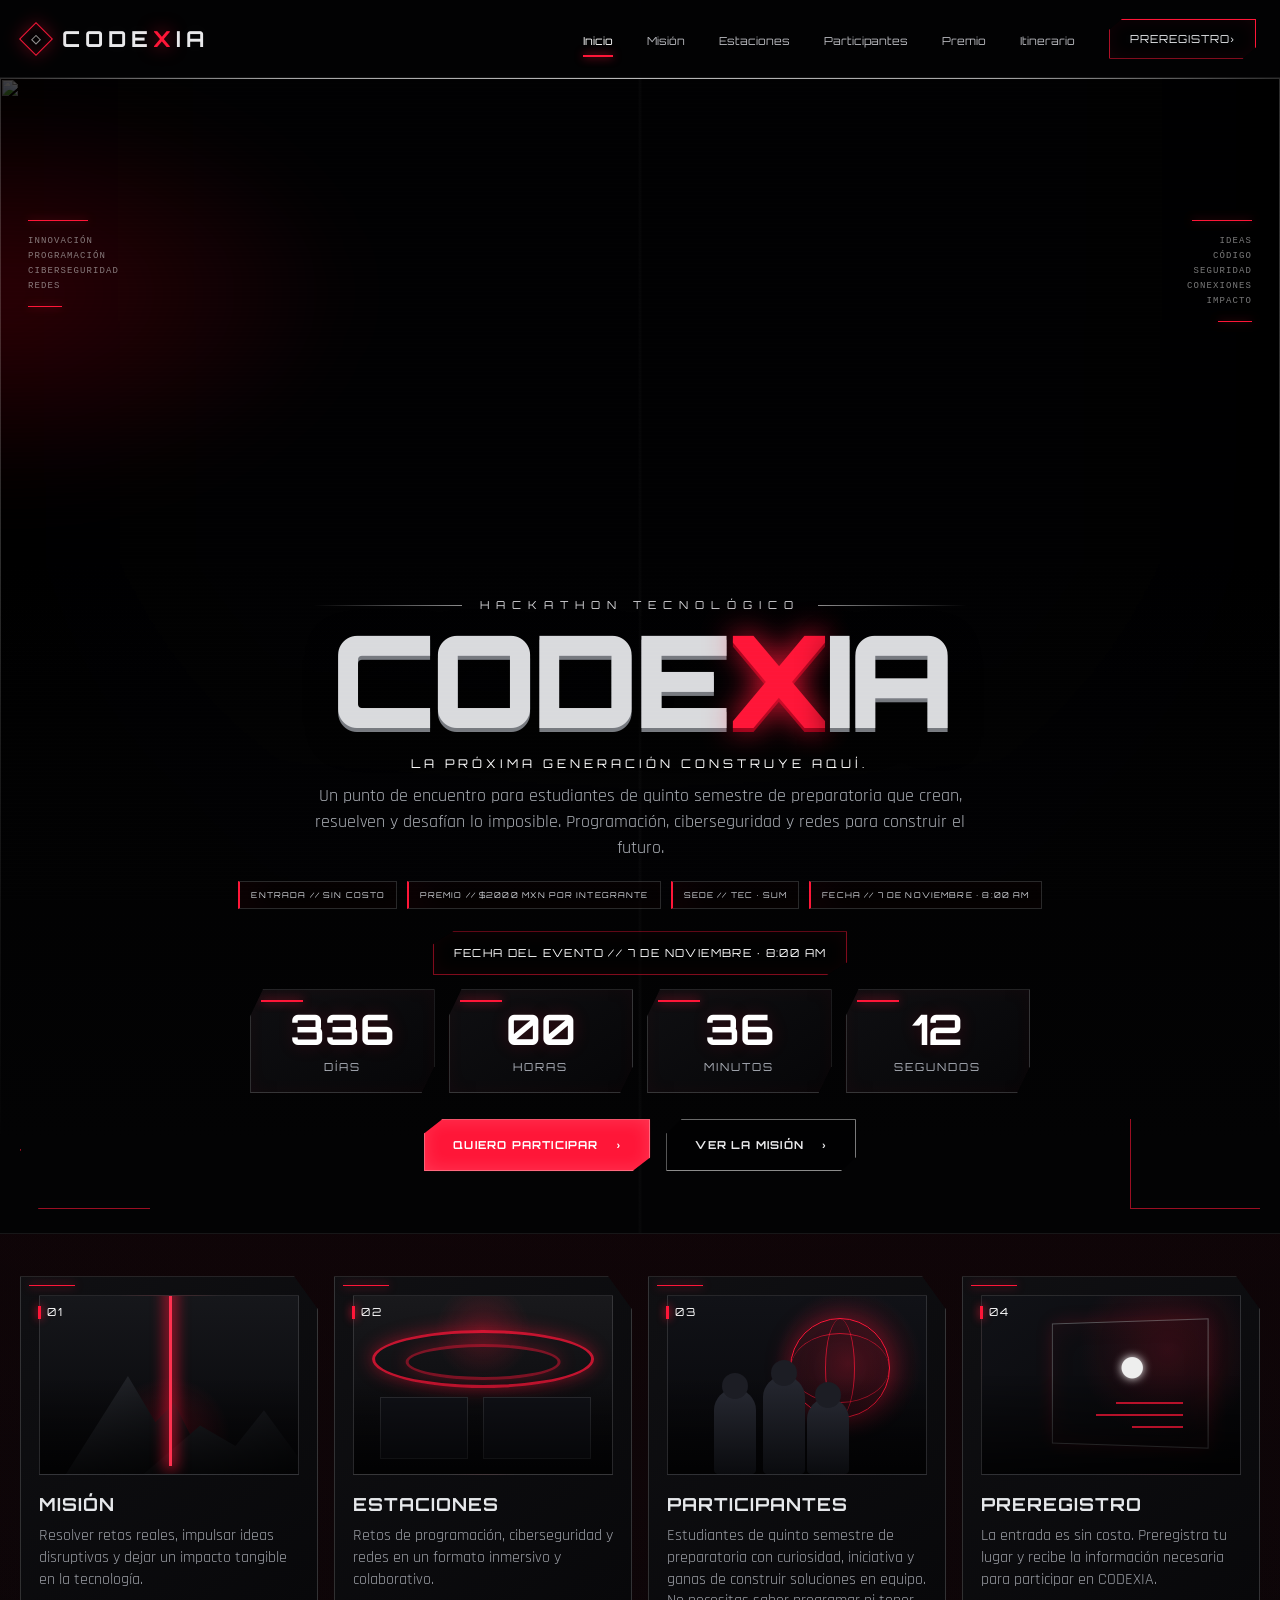
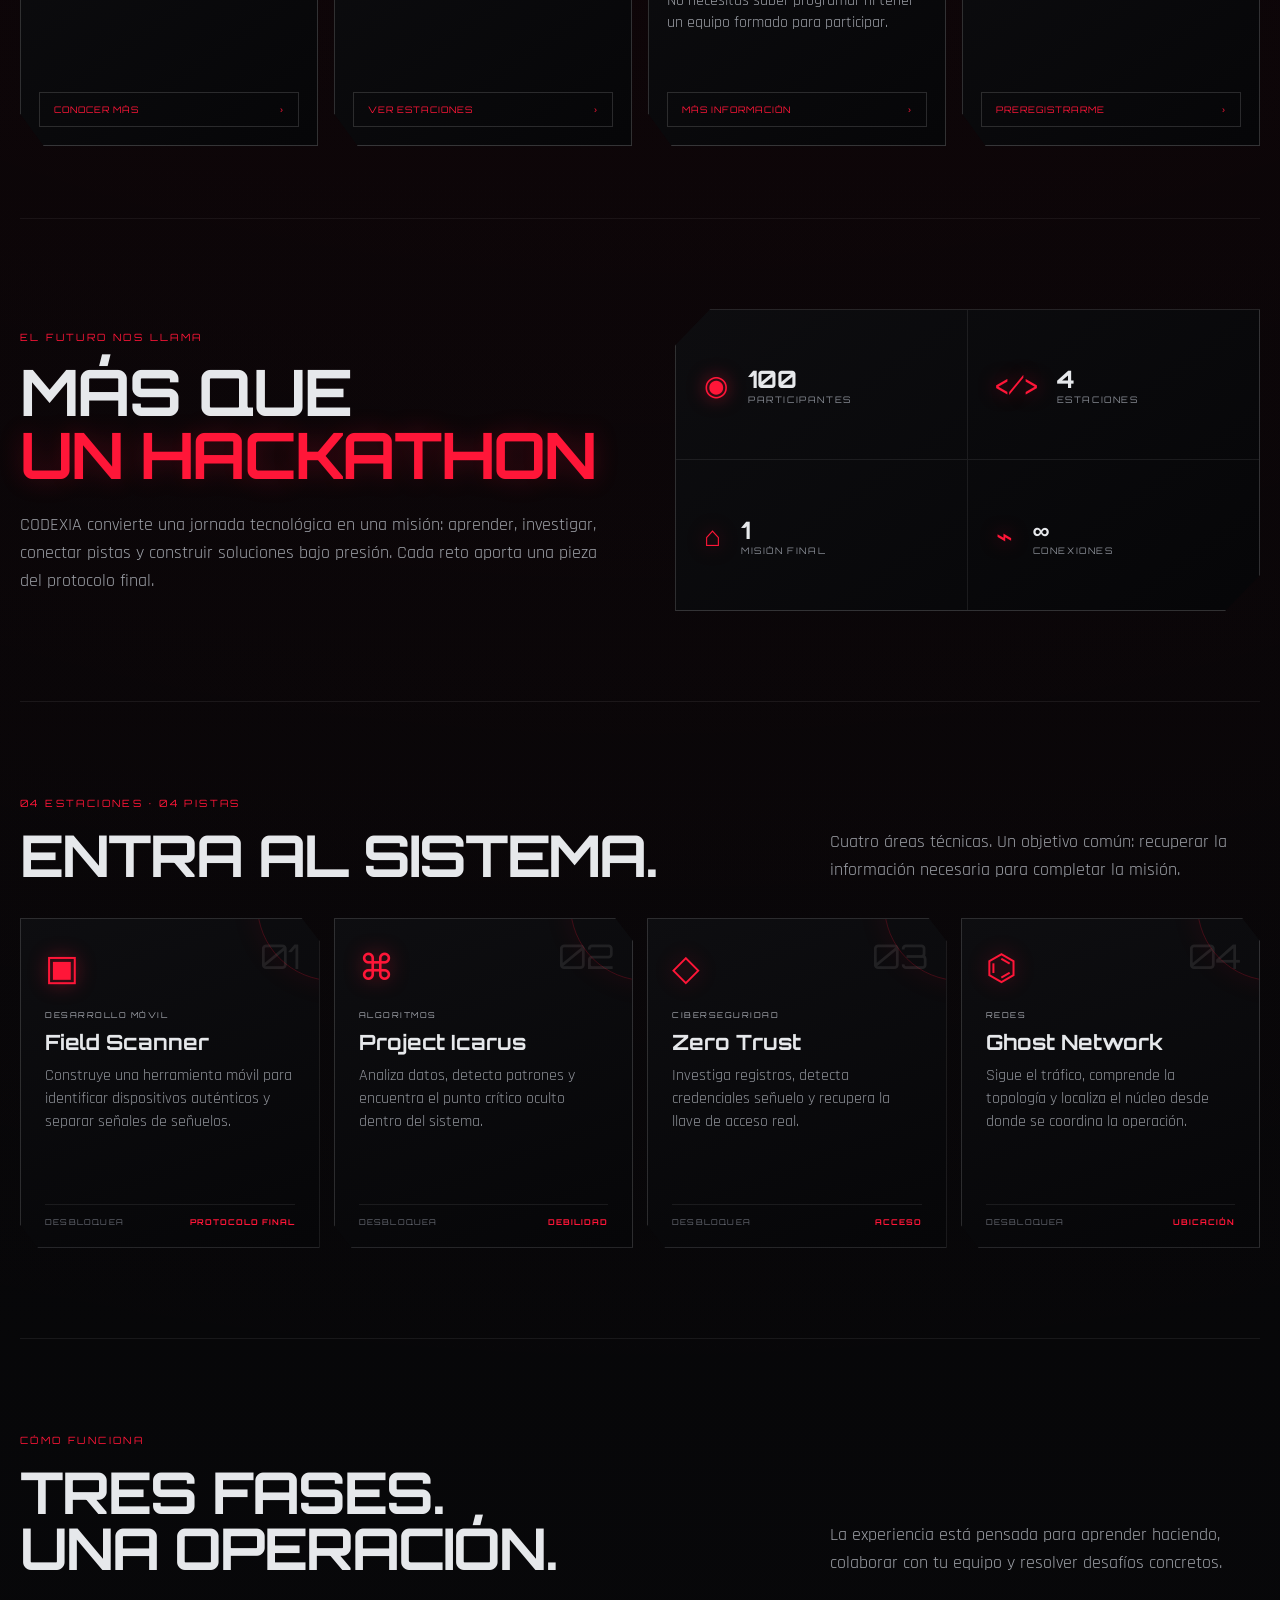
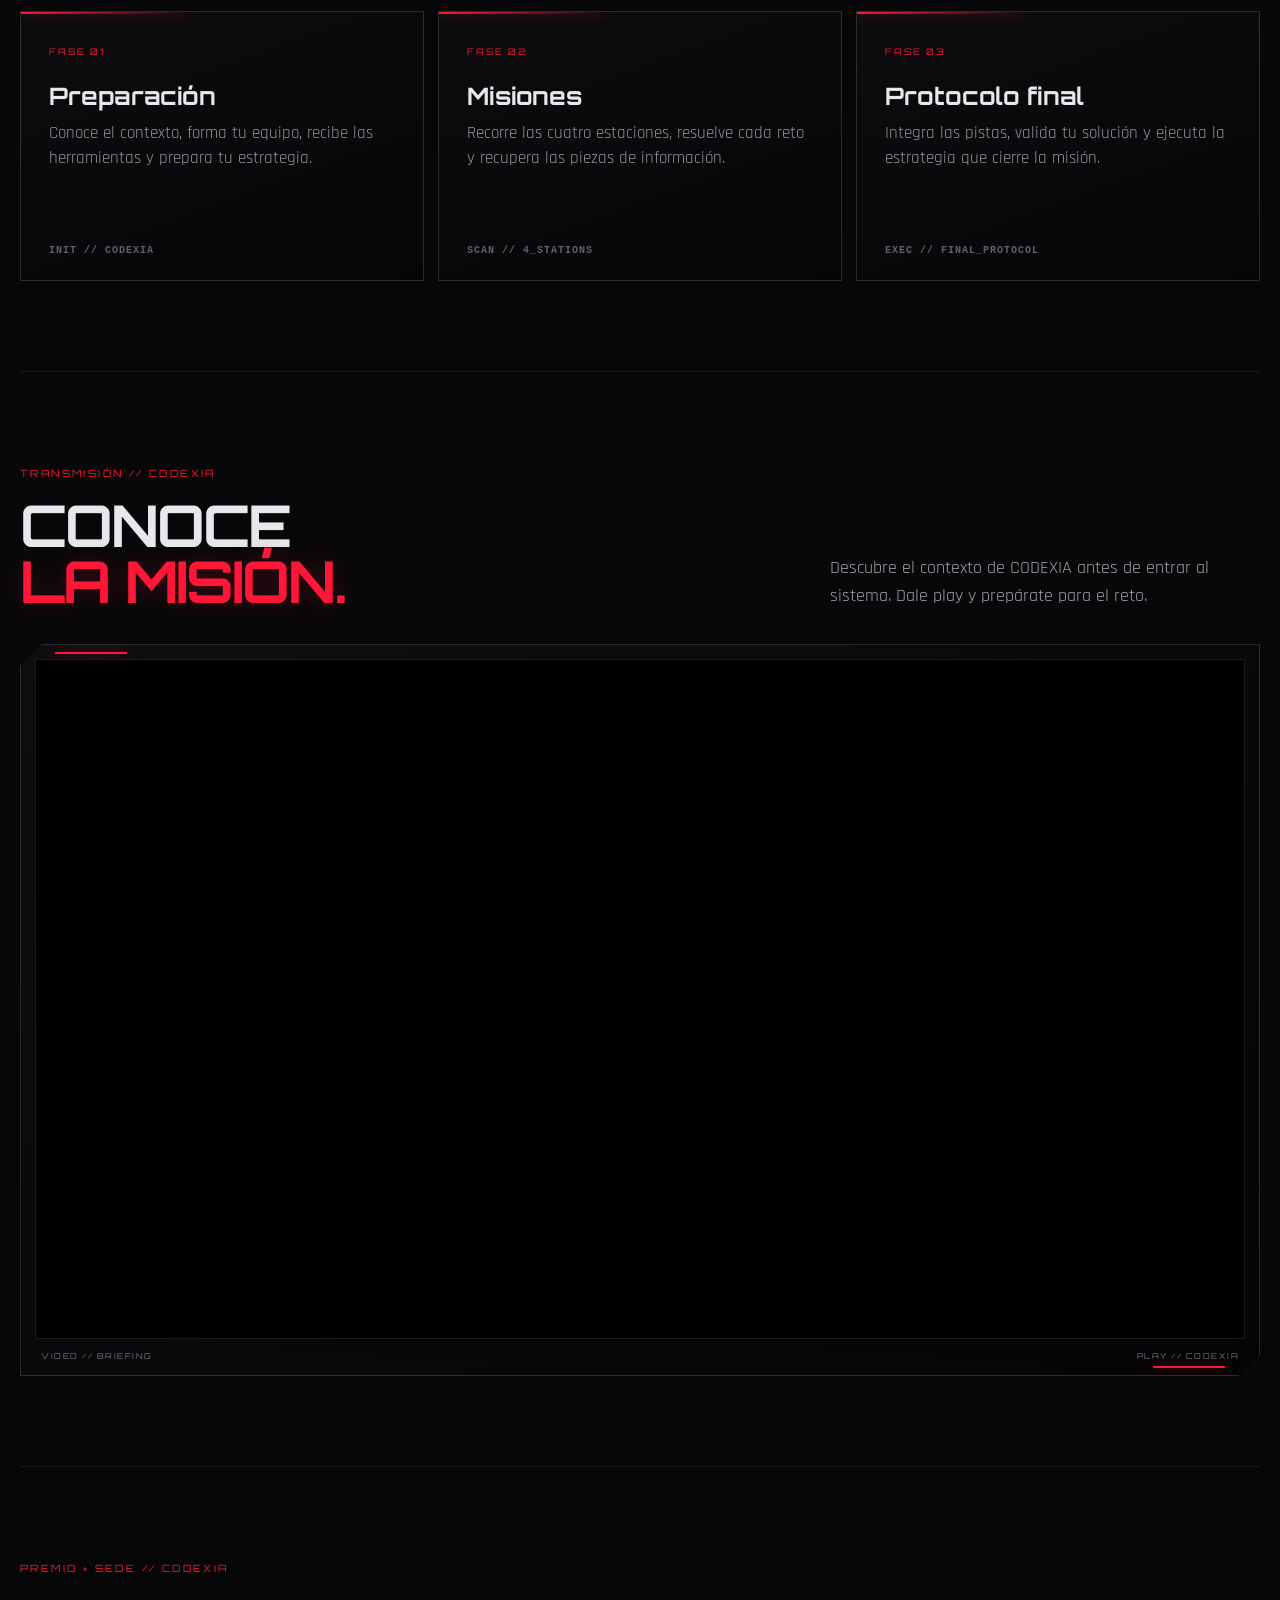
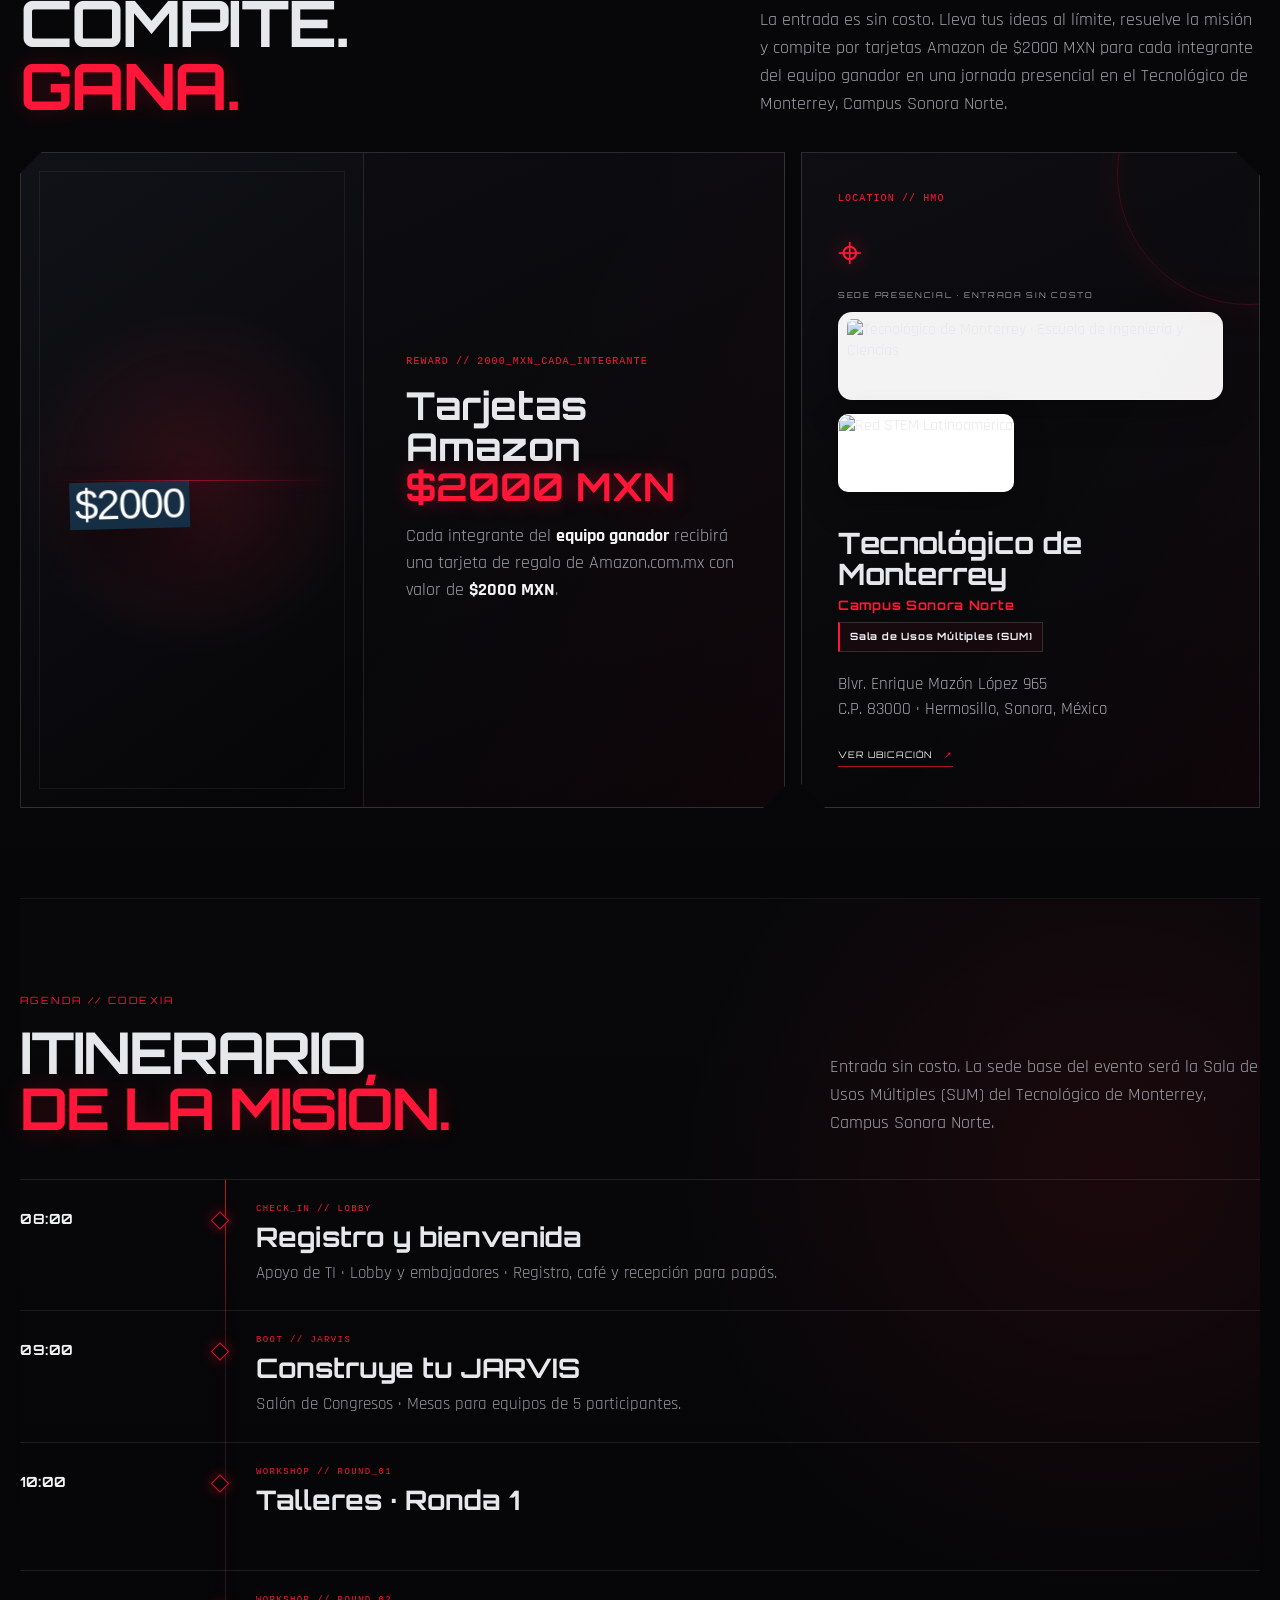
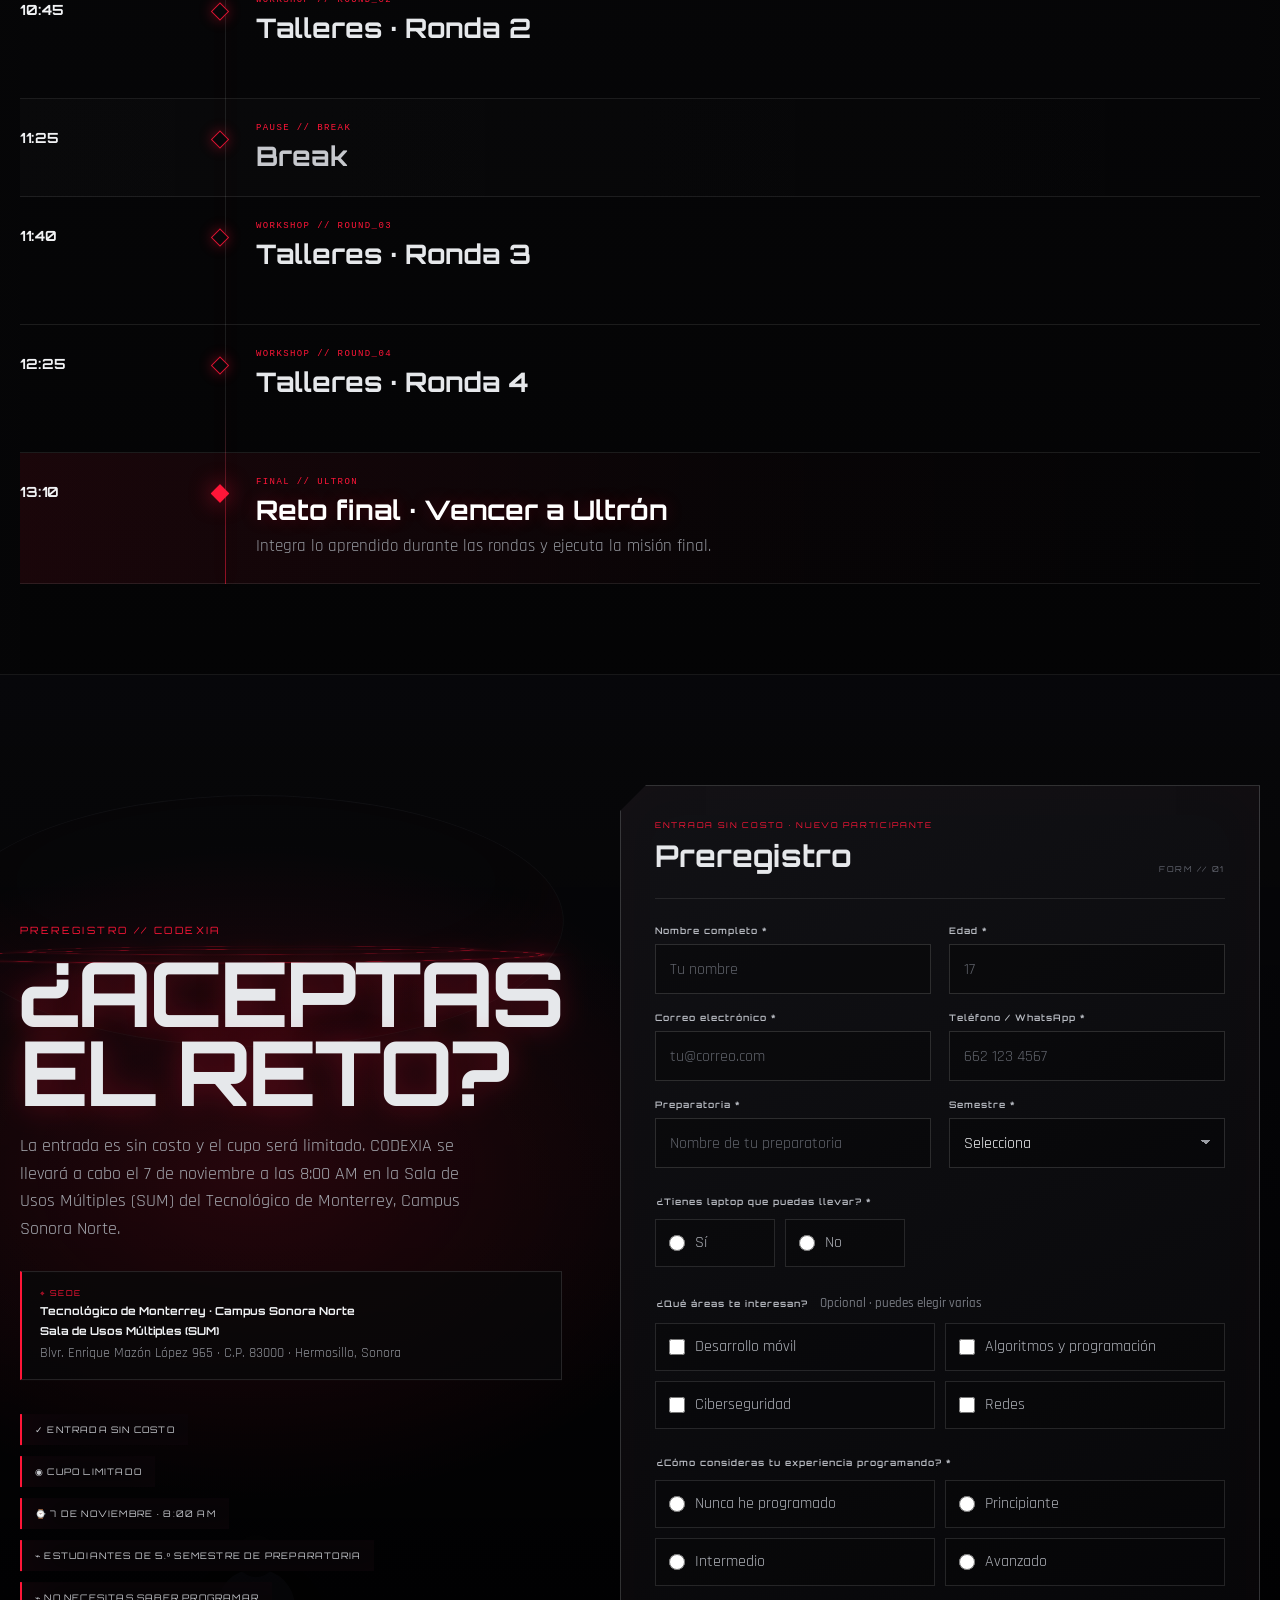
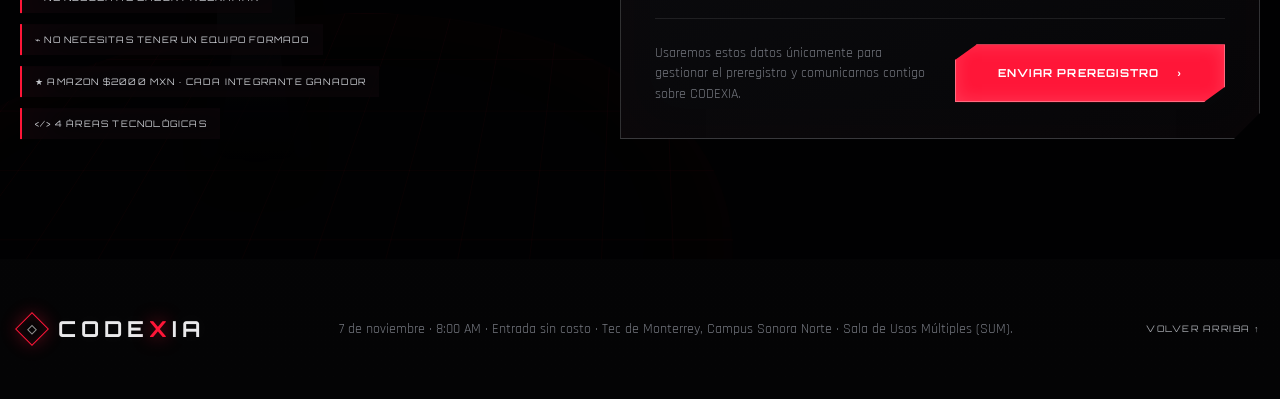
==== index.html @ 2ec7e184 "Add files via upload" ====
<!DOCTYPE html>
<html lang="es">
<head>
  <meta charset="UTF-8" />
  <meta name="viewport" content="width=device-width, initial-scale=1.0" />
  <meta name="theme-color" content="#050506" />
  <meta name="description" content="CODEXIA — hackathon tecnológico para estudiantes de quinto semestre de preparatoria de Sonora." />
  <title>CODEXIA | Hackathon Tecnológico</title>
  <link rel="preconnect" href="https://fonts.googleapis.com">
  <link rel="preconnect" href="https://fonts.gstatic.com" crossorigin>
  <link href="https://fonts.googleapis.com/css2?family=Orbitron:wght@500;600;700;800;900&family=Rajdhani:wght@400;500;600;700&display=swap" rel="stylesheet">
  <link rel="stylesheet" href="styles.css" />
</head>
<body>
  <div class="ambient-grid" aria-hidden="true"></div>
  <div class="scanlines" aria-hidden="true"></div>

  <header class="topbar">
    <a class="brand" href="#inicio" aria-label="CODEXIA, ir al inicio">
      <span class="brand-emblem" aria-hidden="true"><i></i></span>
      <span class="brand-word">CODE<span>X</span>IA</span>
    </a>

    <button class="menu-btn" id="menuBtn" aria-label="Abrir menú" aria-expanded="false">
      <span></span><span></span><span></span>
    </button>

    <nav class="nav" id="nav" aria-label="Navegación principal">
      <a href="#inicio" class="active">Inicio</a>
      <a href="#mision">Misión</a>
      <a href="#estaciones">Estaciones</a>
      <a href="#participantes">Participantes</a>
      <a href="#premio">Premio</a>
      <a href="#itinerario">Itinerario</a>
      <a class="nav-cta" href="#registro">Preregistro <span>›</span></a>
    </nav>
  </header>

  <main>
    <section class="hero" id="inicio">
      <div class="hero-image-wrap" id="heroImageWrap" aria-hidden="true">
        <img class="ultron-layer is-visible" id="ultronLayerA" src="assets/ultron-sd-dim.webp" alt="" fetchpriority="high" decoding="async" />
        <img class="ultron-layer" id="ultronLayerB" src="assets/ultron-sd-bright.webp" alt="" decoding="async" />
        <div class="hero-shade"></div>
        <div class="hero-red-glow"></div>
      </div>

      <div class="hud hud-left" aria-hidden="true">
        <span>INNOVACIÓN</span>
        <span>PROGRAMACIÓN</span>
        <span>CIBERSEGURIDAD</span>
        <span>REDES</span>
      </div>
      <div class="hud hud-right" aria-hidden="true">
        <span>IDEAS</span>
        <span>CÓDIGO</span>
        <span>SEGURIDAD</span>
        <span>CONEXIONES</span>
        <span>IMPACTO</span>
      </div>

      <div class="hero-content reveal">
        <div class="hero-rule"><i></i><span>HACKATHON TECNOLÓGICO</span><i></i></div>
        <h1>CODE<span>X</span>IA</h1>
        <p class="hero-subtitle">La próxima generación construye aquí.</p>
        <p class="hero-description">
          Un punto de encuentro para estudiantes de quinto semestre de preparatoria que crean, resuelven y desafían lo imposible.
          Programación, ciberseguridad y redes para construir el futuro.
        </p>
        <div class="hero-intel" aria-label="Información destacada del evento">
          <span>ENTRADA // SIN COSTO</span>
          <span>PREMIO // $2000 MXN POR INTEGRANTE</span>
          <span>SEDE // TEC · SUM</span>
          <span>FECHA // 7 DE NOVIEMBRE · 8:00 AM</span>
        </div>

        <div class="event-countdown reveal" aria-label="Cuenta regresiva para CODEXIA">
          <div class="event-date-row">
            <span class="event-date-pill">FECHA DEL EVENTO // 7 DE NOVIEMBRE · 8:00 AM</span>
          </div>
          <div class="countdown-grid" id="countdown" data-target-month="11" data-target-day="7" data-target-hour="8" data-target-minute="0">
            <div class="countdown-card">
              <strong id="countdownDays">--</strong>
              <span>DÍAS</span>
            </div>
            <div class="countdown-card">
              <strong id="countdownHours">--</strong>
              <span>HORAS</span>
            </div>
            <div class="countdown-card">
              <strong id="countdownMinutes">--</strong>
              <span>MINUTOS</span>
            </div>
            <div class="countdown-card">
              <strong id="countdownSeconds">--</strong>
              <span>SEGUNDOS</span>
            </div>
          </div>
        </div>
        <div class="hero-actions">
          <a class="btn btn-primary" href="#registro">QUIERO PARTICIPAR <span>›</span></a>
          <a class="btn btn-outline" href="#mision">VER LA MISIÓN <span>›</span></a>
        </div>
      </div>

      <div class="hero-corner hero-corner-left" aria-hidden="true"></div>
      <div class="hero-corner hero-corner-right" aria-hidden="true"></div>
    </section>

    <section class="quick-grid" aria-label="Explora CODEXIA">
      <article class="quick-card reveal">
        <div class="quick-visual visual-mission" aria-hidden="true">
          <span class="beam"></span><span class="mountain m1"></span><span class="mountain m2"></span>
        </div>
        <div class="quick-index">01</div>
        <h2>MISIÓN</h2>
        <p>Resolver retos reales, impulsar ideas disruptivas y dejar un impacto tangible en la tecnología.</p>
        <a href="#mision">CONOCER MÁS <span>›</span></a>
      </article>

      <article class="quick-card reveal">
        <div class="quick-visual visual-stations" aria-hidden="true">
          <span class="ring r1"></span><span class="ring r2"></span><span class="terminal-block t1"></span><span class="terminal-block t2"></span>
        </div>
        <div class="quick-index">02</div>
        <h2>ESTACIONES</h2>
        <p>Retos de programación, ciberseguridad y redes en un formato inmersivo y colaborativo.</p>
        <a href="#estaciones">VER ESTACIONES <span>›</span></a>
      </article>

      <article class="quick-card reveal" id="participantes">
        <div class="quick-visual visual-people" aria-hidden="true">
          <span class="globe"></span><span class="person p1"></span><span class="person p2"></span><span class="person p3"></span>
        </div>
        <div class="quick-index">03</div>
        <h2>PARTICIPANTES</h2>
        <p>Estudiantes de quinto semestre de preparatoria con curiosidad, iniciativa y ganas de construir soluciones en equipo. No necesitas saber programar ni tener un equipo formado para participar.</p>
        <a href="#perfil">MÁS INFORMACIÓN <span>›</span></a>
      </article>

      <article class="quick-card reveal">
        <div class="quick-visual visual-register" aria-hidden="true">
          <span class="screen"></span><span class="user-icon">●</span><span class="screen-line l1"></span><span class="screen-line l2"></span><span class="screen-line l3"></span>
        </div>
        <div class="quick-index">04</div>
        <h2>PREREGISTRO</h2>
        <p>La entrada es sin costo. Preregistra tu lugar y recibe la información necesaria para participar en CODEXIA.</p>
        <a href="#registro">PREREGISTRARME <span>›</span></a>
      </article>
    </section>

    <section class="section mission" id="mision">
      <div class="section-heading reveal">
        <div>
          <span class="eyebrow">EL FUTURO NOS LLAMA</span>
          <h2>MÁS QUE<br><strong>UN HACKATHON</strong></h2>
        </div>
        <p>
          CODEXIA convierte una jornada tecnológica en una misión: aprender, investigar, conectar pistas
          y construir soluciones bajo presión. Cada reto aporta una pieza del protocolo final.
        </p>
      </div>

      <div class="stats-panel reveal">
        <div class="stat"><span class="stat-icon">◉</span><strong>100</strong><small>PARTICIPANTES</small></div>
        <div class="stat"><span class="stat-icon">&lt;/&gt;</span><strong>4</strong><small>ESTACIONES</small></div>
        <div class="stat"><span class="stat-icon">⌂</span><strong>1</strong><small>MISIÓN FINAL</small></div>
        <div class="stat"><span class="stat-icon">⌁</span><strong>∞</strong><small>CONEXIONES</small></div>
      </div>
    </section>

    <section class="section stations" id="estaciones">
      <div class="section-title-row reveal">
        <div>
          <span class="eyebrow">04 ESTACIONES · 04 PISTAS</span>
          <h2>ENTRA AL SISTEMA.</h2>
        </div>
        <p>Cuatro áreas técnicas. Un objetivo común: recuperar la información necesaria para completar la misión.</p>
      </div>

      <div class="station-grid">
        <article class="station-card reveal">
          <span class="station-no">01</span>
          <span class="station-icon">▣</span>
          <span class="station-type">DESARROLLO MÓVIL</span>
          <h3>Field Scanner</h3>
          <p>Construye una herramienta móvil para identificar dispositivos auténticos y separar señales de señuelos.</p>
          <div class="station-output"><span>DESBLOQUEA</span><strong>PROTOCOLO FINAL</strong></div>
        </article>

        <article class="station-card reveal">
          <span class="station-no">02</span>
          <span class="station-icon">⌘</span>
          <span class="station-type">ALGORITMOS</span>
          <h3>Project Icarus</h3>
          <p>Analiza datos, detecta patrones y encuentra el punto crítico oculto dentro del sistema.</p>
          <div class="station-output"><span>DESBLOQUEA</span><strong>DEBILIDAD</strong></div>
        </article>

        <article class="station-card reveal">
          <span class="station-no">03</span>
          <span class="station-icon">◇</span>
          <span class="station-type">CIBERSEGURIDAD</span>
          <h3>Zero Trust</h3>
          <p>Investiga registros, detecta credenciales señuelo y recupera la llave de acceso real.</p>
          <div class="station-output"><span>DESBLOQUEA</span><strong>ACCESO</strong></div>
        </article>

        <article class="station-card reveal">
          <span class="station-no">04</span>
          <span class="station-icon">⌬</span>
          <span class="station-type">REDES</span>
          <h3>Ghost Network</h3>
          <p>Sigue el tráfico, comprende la topología y localiza el núcleo desde donde se coordina la operación.</p>
          <div class="station-output"><span>DESBLOQUEA</span><strong>UBICACIÓN</strong></div>
        </article>
      </div>
    </section>

    <section class="section flow" id="perfil">
      <div class="section-title-row reveal">
        <div>
          <span class="eyebrow">CÓMO FUNCIONA</span>
          <h2>TRES FASES.<br>UNA OPERACIÓN.</h2>
        </div>
        <p>La experiencia está pensada para aprender haciendo, colaborar con tu equipo y resolver desafíos concretos.</p>
      </div>

      <div class="flow-grid">
        <article class="flow-card reveal">
          <span>FASE 01</span>
          <h3>Preparación</h3>
          <p>Conoce el contexto, forma tu equipo, recibe las herramientas y prepara tu estrategia.</p>
          <b>INIT // CODEXIA</b>
        </article>
        <article class="flow-card reveal">
          <span>FASE 02</span>
          <h3>Misiones</h3>
          <p>Recorre las cuatro estaciones, resuelve cada reto y recupera las piezas de información.</p>
          <b>SCAN // 4_STATIONS</b>
        </article>
        <article class="flow-card reveal">
          <span>FASE 03</span>
          <h3>Protocolo final</h3>
          <p>Integra las pistas, valida tu solución y ejecuta la estrategia que cierre la misión.</p>
          <b>EXEC // FINAL_PROTOCOL</b>
        </article>
      </div>
    </section>



    <section class="section video-section" id="video">
      <div class="section-title-row video-heading reveal">
        <div>
          <span class="eyebrow">TRANSMISIÓN // CODEXIA</span>
          <h2>CONOCE<br><strong>LA MISIÓN.</strong></h2>
        </div>
        <p>
          Descubre el contexto de CODEXIA antes de entrar al sistema. Dale play y prepárate para el reto.
        </p>
      </div>

      <div class="video-shell reveal">
        <div class="video-frame">
          <iframe
            src="https://www.youtube-nocookie.com/embed/uPzdcvvG328?rel=0"
            title="Video de CODEXIA"
            loading="lazy"
            referrerpolicy="strict-origin-when-cross-origin"
            allow="accelerometer; autoplay; clipboard-write; encrypted-media; gyroscope; picture-in-picture; web-share"
            allowfullscreen
          ></iframe>
        </div>
        <div class="video-meta" aria-hidden="true">
          <span>VIDEO // BRIEFING</span>
          <span>PLAY // CODEXIA</span>
        </div>
      </div>
    </section>

    <section class="section reward-section" id="premio">
      <div class="reward-heading reveal">
        <div>
          <span class="eyebrow">PREMIO + SEDE // CODEXIA</span>
          <h2>COMPITE.<br><strong>GANA.</strong></h2>
        </div>
        <p>
          La entrada es sin costo. Lleva tus ideas al límite, resuelve la misión y compite por tarjetas Amazon de $2000 MXN para cada integrante del equipo ganador
          en una jornada presencial en el Tecnológico de Monterrey, Campus Sonora Norte.
        </p>
      </div>

      <div class="reward-grid">
        <article class="prize-card reveal">
          <div class="prize-image-wrap">
            <div class="amazon-card-visual" aria-hidden="true">
              <img src="assets/amazon-500.webp" alt="" />
              <span class="amazon-card-value">$2000</span>
            </div>
            <span class="prize-scan" aria-hidden="true"></span>
          </div>
          <div class="prize-copy">
            <span class="card-code">REWARD // 2000_MXN_CADA_INTEGRANTE</span>
            <h3>Tarjetas Amazon<br><strong>$2000 MXN</strong></h3>
            <p>
              Cada integrante del <strong>equipo ganador</strong> recibirá una tarjeta de regalo de Amazon.com.mx
              con valor de <strong>$2000 MXN</strong>.
            </p>
          </div>
        </article>

        <article class="venue-card reveal">
          <span class="card-code">LOCATION // HMO</span>
          <div class="venue-pin" aria-hidden="true">⌖</div>
          <span class="venue-label">SEDE PRESENCIAL · ENTRADA SIN COSTO</span>
          <div class="venue-logos" aria-label="Organizaciones participantes">
            <img class="venue-logo venue-logo-tec" src="assets/tec-ingenieria-ciencias.png" alt="Tecnológico de Monterrey · Escuela de Ingeniería y Ciencias" />
            <img class="venue-logo venue-logo-stem" src="assets/red-stem-logo.png" alt="Red STEM Latinoamérica" />
          </div>
          <h3>Tecnológico de Monterrey</h3>
          <strong class="venue-campus">Campus Sonora Norte</strong>
          <strong class="venue-room">Sala de Usos Múltiples (SUM)</strong>
          <address>
            Blvr. Enrique Mazón López 965<br>
            C.P. 83000 · Hermosillo, Sonora, México
          </address>
          <a class="venue-link" href="https://www.google.com/maps/search/?api=1&amp;query=Tecnologico+de+Monterrey+Campus+Sonora+Norte+Hermosillo" target="_blank" rel="noopener noreferrer">
            VER UBICACIÓN <span>↗</span>
          </a>
        </article>
      </div>
    </section>

    <section class="section itinerary-section" id="itinerario">
      <div class="section-title-row itinerary-heading reveal">
        <div>
          <span class="eyebrow">AGENDA // CODEXIA</span>
          <h2>ITINERARIO<br><strong>DE LA MISIÓN.</strong></h2>
        </div>
        <p>
          Entrada sin costo. La sede base del evento será la Sala de Usos Múltiples (SUM) del
          Tecnológico de Monterrey, Campus Sonora Norte.
        </p>
      </div>

      <div class="timeline" aria-label="Itinerario del hackathon">
        <article class="timeline-item reveal">
          <time datetime="08:00">08:00</time>
          <div class="timeline-copy">
            <span class="timeline-code">CHECK_IN // LOBBY</span>
            <h3>Registro y bienvenida</h3>
            <p>Apoyo de TI · Lobby y embajadores · Registro, café y recepción para papás.</p>
          </div>
        </article>

        <article class="timeline-item reveal">
          <time datetime="09:00">09:00</time>
          <div class="timeline-copy">
            <span class="timeline-code">BOOT // JARVIS</span>
            <h3>Construye tu JARVIS</h3>
            <p>Salón de Congresos · Mesas para equipos de 5 participantes.</p>
          </div>
        </article>

        <article class="timeline-item reveal">
          <time datetime="10:00">10:00</time>
          <div class="timeline-copy">
            <span class="timeline-code">WORKSHOP // ROUND_01</span>
            <h3>Talleres · Ronda 1</h3>
          </div>
        </article>

        <article class="timeline-item reveal">
          <time datetime="10:45">10:45</time>
          <div class="timeline-copy">
            <span class="timeline-code">WORKSHOP // ROUND_02</span>
            <h3>Talleres · Ronda 2</h3>
          </div>
        </article>

        <article class="timeline-item timeline-break reveal">
          <time datetime="11:25">11:25</time>
          <div class="timeline-copy">
            <span class="timeline-code">PAUSE // BREAK</span>
            <h3>Break</h3>
          </div>
        </article>

        <article class="timeline-item reveal">
          <time datetime="11:40">11:40</time>
          <div class="timeline-copy">
            <span class="timeline-code">WORKSHOP // ROUND_03</span>
            <h3>Talleres · Ronda 3</h3>
          </div>
        </article>

        <article class="timeline-item reveal">
          <time datetime="12:25">12:25</time>
          <div class="timeline-copy">
            <span class="timeline-code">WORKSHOP // ROUND_04</span>
            <h3>Talleres · Ronda 4</h3>
          </div>
        </article>

        <article class="timeline-item timeline-final reveal">
          <time datetime="13:10">13:10</time>
          <div class="timeline-copy">
            <span class="timeline-code">FINAL // ULTRON</span>
            <h3>Reto final · Vencer a Ultrón</h3>
            <p>Integra lo aprendido durante las rondas y ejecuta la misión final.</p>
          </div>
        </article>
      </div>
    </section>

    <section class="final-cta registration-section" id="registro-section" data-nav-id="registro">
      <div class="arena" aria-hidden="true">
        <span class="arena-ring ring-a"></span>
        <span class="arena-ring ring-b"></span>
        <span class="arena-floor"></span>
        <span class="silhouette"><i></i></span>
      </div>

      <div class="registration-shell">
        <div class="registration-intro reveal">
          <span class="eyebrow">PREREGISTRO // CODEXIA</span>
          <h2>¿ACEPTAS<br>EL RETO?</h2>
          <p>
            La entrada es sin costo y el cupo será limitado. CODEXIA se llevará a cabo el 7 de noviembre a las 8:00 AM en la
            Sala de Usos Múltiples (SUM) del Tecnológico de Monterrey, Campus Sonora Norte.
          </p>

          <div class="registration-location">
            <span>⌖ SEDE</span>
            <strong>Tecnológico de Monterrey · Campus Sonora Norte</strong>
            <strong>Sala de Usos Múltiples (SUM)</strong>
            <small>Blvr. Enrique Mazón López 965 · C.P. 83000 · Hermosillo, Sonora</small>
          </div>

          <div class="registration-meta" aria-label="Información del preregistro">
            <span>✓ ENTRADA SIN COSTO</span>
            <span>◉ CUPO LIMITADO</span>
            <span>⌚ 7 DE NOVIEMBRE · 8:00 AM</span>
            <span>⌁ ESTUDIANTES DE 5.º SEMESTRE DE PREPARATORIA</span>
            <span>⌁ NO NECESITAS SABER PROGRAMAR</span>
            <span>⌁ NO NECESITAS TENER UN EQUIPO FORMADO</span>
            <span>★ AMAZON $2000 MXN · CADA INTEGRANTE GANADOR</span>
            <span>&lt;/&gt; 4 ÁREAS TECNOLÓGICAS</span>
          </div>
        </div>

        <div class="registration-form-target" id="registro">
        <form class="registration-form reveal" id="preregistroForm" novalidate>
          <div class="form-header">
            <div>
              <span class="form-kicker">ENTRADA SIN COSTO · NUEVO PARTICIPANTE</span>
              <h3>Preregistro</h3>
            </div>
            <span class="form-status-code">FORM // 01</span>
          </div>


          <div class="registration-success" id="registrationSuccess" role="status" aria-live="polite" hidden>
            <div class="registration-success-check" aria-hidden="true">✓</div>
            <strong>PREREGISTRO CORRECTO</strong>
            <span>Tu lugar quedó registrado. Te contactaremos con la información de CODEXIA.</span>
          </div>

          <div class="form-message" id="formMessage" role="status" aria-live="polite"></div>

          <div class="form-grid">
            <label class="field">
              <span>Nombre completo *</span>
              <input
                type="text"
                name="nombre"
                autocomplete="name"
                minlength="2"
                maxlength="120"
                placeholder="Tu nombre"
                required
              />
            </label>

            <label class="field">
              <span>Edad *</span>
              <input
                type="number"
                name="edad"
                inputmode="numeric"
                min="12"
                max="100"
                placeholder="17"
                required
              />
            </label>

            <label class="field">
              <span>Correo electrónico *</span>
              <input
                type="email"
                name="email"
                autocomplete="email"
                maxlength="254"
                placeholder="tu@correo.com"
                required
              />
            </label>

            <label class="field">
              <span>Teléfono / WhatsApp *</span>
              <input
                type="tel"
                name="telefono"
                autocomplete="tel"
                minlength="7"
                maxlength="30"
                placeholder="662 123 4567"
                required
              />
            </label>

            <label class="field">
              <span>Preparatoria *</span>
              <input
                type="text"
                name="preparatoria"
                autocomplete="organization"
                minlength="2"
                maxlength="150"
                placeholder="Nombre de tu preparatoria"
                required
              />
            </label>

            <label class="field">
              <span>Semestre *</span>
              <select name="semestre" required>
                <option value="" selected disabled>Selecciona</option>
                <option value="1">1.º semestre</option>
                <option value="2">2.º semestre</option>
                <option value="3">3.º semestre</option>
                <option value="4">4.º semestre</option>
                <option value="5">5.º semestre</option>
                <option value="6">6.º semestre</option>
              </select>
            </label>
          </div>

          <fieldset class="choice-group">
            <legend>¿Tienes laptop que puedas llevar? *</legend>
            <div class="choice-row choice-row-small">
              <label class="choice-card">
                <input type="radio" name="tiene_laptop" value="true" required />
                <span>Sí</span>
              </label>
              <label class="choice-card">
                <input type="radio" name="tiene_laptop" value="false" required />
                <span>No</span>
              </label>
            </div>
          </fieldset>

          <fieldset class="choice-group">
            <legend>
              ¿Qué áreas te interesan?
              <small>Opcional · puedes elegir varias</small>
            </legend>
            <div class="choice-grid">
              <label class="choice-card">
                <input type="checkbox" name="areas_interes" value="desarrollo_movil" />
                <span>Desarrollo móvil</span>
              </label>
              <label class="choice-card">
                <input type="checkbox" name="areas_interes" value="algoritmos_programacion" />
                <span>Algoritmos y programación</span>
              </label>
              <label class="choice-card">
                <input type="checkbox" name="areas_interes" value="ciberseguridad" />
                <span>Ciberseguridad</span>
              </label>
              <label class="choice-card">
                <input type="checkbox" name="areas_interes" value="redes" />
                <span>Redes</span>
              </label>
            </div>
          </fieldset>

          <fieldset class="choice-group">
            <legend>¿Cómo consideras tu experiencia programando? *</legend>
            <div class="choice-grid">
              <label class="choice-card">
                <input type="radio" name="experiencia_programando" value="nunca" required />
                <span>Nunca he programado</span>
              </label>
              <label class="choice-card">
                <input type="radio" name="experiencia_programando" value="principiante" required />
                <span>Principiante</span>
              </label>
              <label class="choice-card">
                <input type="radio" name="experiencia_programando" value="intermedio" required />
                <span>Intermedio</span>
              </label>
              <label class="choice-card">
                <input type="radio" name="experiencia_programando" value="avanzado" required />
                <span>Avanzado</span>
              </label>
            </div>
          </fieldset>

          <label class="honeypot" aria-hidden="true">
            Sitio web
            <input type="text" name="website" tabindex="-1" autocomplete="off" />
          </label>

          <div class="form-footer">
            <p>
              Usaremos estos datos únicamente para gestionar el preregistro y comunicarnos
              contigo sobre CODEXIA.
            </p>
            <button class="btn btn-primary btn-large submit-btn" type="submit" id="submitPreregistro">
              <span class="submit-label">ENVIAR PREREGISTRO</span>
              <span aria-hidden="true">›</span>
            </button>
          </div>
        </form>
        </div>
      </div>
    </section>
  </main>

  <footer>
    <a class="brand footer-brand" href="#inicio">
      <span class="brand-emblem" aria-hidden="true"><i></i></span>
      <span class="brand-word">CODE<span>X</span>IA</span>
    </a>
    <p>7 de noviembre · 8:00 AM · Entrada sin costo · Tec de Monterrey, Campus Sonora Norte · Sala de Usos Múltiples (SUM).</p>
    <a href="#inicio" class="back-top">VOLVER ARRIBA ↑</a>
  </footer>

  <section class="presenting-qr" id="presentingQr" hidden aria-label="Código QR de CODEXIA">
    <div class="presenting-qr-shell">
      <span class="eyebrow">CODEXIA // PREREGISTRO</span>
      <h2>ESCANEA<br><strong>Y PARTICIPA.</strong></h2>
      <p>Abre el sitio de CODEXIA desde tu celular para conocer el evento y completar tu preregistro.</p>
      <div class="presenting-qr-card">
        <img src="assets/presenting-qr.png" alt="Código QR para abrir el sitio de CODEXIA" />
      </div>
      <a class="presenting-url" href="https://codexia-challenge.onrender.com/">codexia-challenge.onrender.com</a>
    </div>
  </section>

  <script src="script.js"></script>
</body>
</html>
---- styles.css ----
:root {
  --bg: #050506;
  --bg-soft: #09090b;
  --panel: #0d0d10;
  --panel-2: #121216;
  --silver: #e6e8eb;
  --muted: #8f9299;
  --muted-2: #676a72;
  --red: #ff1638;
  --red-2: #ad001d;
  --line: rgba(255,255,255,.12);
  --line-red: rgba(255,22,56,.5);
  --max: 1360px;
}

* { box-sizing: border-box; }
html { scroll-behavior: smooth; }
body {
  margin: 0;
  color: var(--silver);
  background:
    radial-gradient(circle at 50% 0%, rgba(255,22,56,.08), transparent 36%),
    linear-gradient(180deg, #020203 0%, #08080a 42%, #040405 100%);
  font-family: "Rajdhani", system-ui, sans-serif;
  overflow-x: hidden;
}
a { color: inherit; text-decoration: none; }
button, a { -webkit-tap-highlight-color: transparent; }

.ambient-grid {
  position: fixed;
  inset: 0;
  pointer-events: none;
  opacity: .18;
  z-index: -2;
  background-image:
    linear-gradient(rgba(255,255,255,.035) 1px, transparent 1px),
    linear-gradient(90deg, rgba(255,255,255,.035) 1px, transparent 1px);
  background-size: 54px 54px;
  mask-image: linear-gradient(to bottom, transparent, #000 25%, #000 80%, transparent);
}
.scanlines {
  position: fixed;
  inset: 0;
  z-index: 30;
  pointer-events: none;
  opacity: .045;
  background: repeating-linear-gradient(to bottom, transparent 0, transparent 3px, #fff 4px);
  mix-blend-mode: overlay;
}

.topbar {
  height: 78px;
  position: fixed;
  inset: 0 0 auto 0;
  z-index: 50;
  display: flex;
  align-items: center;
  justify-content: space-between;
  padding: 0 max(24px, calc((100vw - var(--max)) / 2));
  background: rgba(3,3,4,.82);
  border-bottom: 1px solid rgba(255,255,255,.08);
  backdrop-filter: blur(18px);
}
.brand { display: inline-flex; align-items: center; gap: 14px; min-width: 210px; }
.brand-emblem {
  width: 24px;
  height: 24px;
  border: 1px solid var(--red);
  transform: rotate(45deg);
  display: grid;
  place-items: center;
  box-shadow: 0 0 18px rgba(255,22,56,.32), inset 0 0 12px rgba(255,22,56,.12);
}
.brand-emblem i { width: 7px; height: 7px; border: 1px solid rgba(255,255,255,.55); }
.brand-word {
  font-family: "Orbitron", sans-serif;
  font-size: 22px;
  font-weight: 700;
  letter-spacing: 5px;
  color: #e9e9eb;
  text-shadow: 0 0 20px rgba(255,255,255,.08);
}
.brand-word span { color: var(--red); text-shadow: 0 0 18px rgba(255,22,56,.65); }
.nav { display: flex; align-items: center; gap: 34px; font-family: "Orbitron", sans-serif; font-size: 11px; }
.nav > a:not(.nav-cta) { color: #b7b8bd; position: relative; padding: 30px 0 26px; }
.nav > a:not(.nav-cta)::after { content: ""; position: absolute; left: 50%; right: 50%; bottom: 17px; height: 2px; background: var(--red); box-shadow: 0 0 10px var(--red); transition: .2s ease; }
.nav > a:not(.nav-cta):hover, .nav > a.active { color: #fff; }
.nav > a:not(.nav-cta):hover::after, .nav > a.active::after { left: 0; right: 0; }
.nav-cta {
  border: 1px solid var(--red);
  padding: 12px 20px;
  min-width: 142px;
  display: flex;
  justify-content: space-between;
  text-transform: uppercase;
  letter-spacing: 1px;
  box-shadow: 0 0 18px rgba(255,22,56,.18), inset 0 0 18px rgba(255,22,56,.07);
  clip-path: polygon(9% 0, 100% 0, 100% 72%, 91% 100%, 0 100%, 0 28%);
}
.nav-cta:hover { background: rgba(255,22,56,.08); }
.menu-btn { display: none; }

.hero {
  position: relative;
  min-height: 940px;
  padding-top: 78px;
  overflow: hidden;
  display: flex;
  align-items: flex-end;
  justify-content: center;
  border-bottom: 1px solid rgba(255,255,255,.08);
  background: #030304;
}
.hero-image-wrap { position: absolute; inset: 78px 0 0; z-index: 0; overflow: hidden; }
.ultron-hero {
  width: 100%;
  height: 100%;
  object-fit: cover;
  object-position: center top;
  filter: contrast(1.05) saturate(1.04) brightness(.9);
  transform: scale(1.015);
}
.hero-shade {
  position: absolute;
  inset: 0;
  background:
    linear-gradient(180deg, rgba(0,0,0,.02) 0%, rgba(0,0,0,.03) 42%, rgba(3,3,4,.50) 62%, #030304 92%),
    linear-gradient(90deg, rgba(0,0,0,.76) 0%, rgba(0,0,0,.12) 22%, rgba(0,0,0,.02) 50%, rgba(0,0,0,.12) 78%, rgba(0,0,0,.76) 100%);
}
.hero-red-glow {
  position: absolute;
  width: 760px;
  height: 430px;
  left: 50%;
  top: 22%;
  transform: translateX(-50%);
  background: radial-gradient(ellipse, rgba(255,0,25,.18), transparent 66%);
  filter: blur(35px);
  mix-blend-mode: screen;
}
.hero::after {
  content: "";
  position: absolute;
  inset: 0;
  z-index: 1;
  pointer-events: none;
  background-image: linear-gradient(90deg, transparent 49.8%, rgba(255,255,255,.08) 50%, transparent 50.2%);
  opacity: .35;
}
.hero-content {
  position: relative;
  z-index: 4;
  width: min(100% - 48px, 1040px);
  text-align: center;
  padding: 520px 0 62px;
}
.hero-rule { display: flex; align-items: center; gap: 18px; justify-content: center; margin-bottom: 12px; }
.hero-rule i { height: 1px; flex: 1; max-width: 150px; background: linear-gradient(90deg, transparent, rgba(255,255,255,.55)); }
.hero-rule i:last-child { background: linear-gradient(90deg, rgba(255,255,255,.55), transparent); }
.hero-rule span { font-family: "Orbitron", sans-serif; letter-spacing: 7px; font-size: 11px; color: #d5d5d8; }
.hero h1 {
  margin: 0;
  font-family: "Orbitron", sans-serif;
  font-weight: 900;
  font-size: clamp(74px, 10vw, 150px);
  line-height: .86;
  letter-spacing: -5px;
  color: #d9dadd;
  text-shadow: 0 4px 0 #777a80, 0 9px 30px rgba(0,0,0,.8);
}
.hero h1 span { color: var(--red); text-shadow: 0 0 30px rgba(255,22,56,.9), 0 4px 0 #890016; }
.hero-subtitle { margin: 22px 0 4px; text-transform: uppercase; letter-spacing: 4px; font-family: "Orbitron", sans-serif; font-size: 12px; color: #fff; }
.hero-description { max-width: 680px; margin: 12px auto 0; color: #aaaeb5; font-size: 18px; line-height: 1.45; }
.hero-actions { margin-top: 26px; display: flex; justify-content: center; gap: 16px; flex-wrap: wrap; }
.btn {
  min-height: 52px;
  padding: 0 28px;
  display: inline-flex;
  align-items: center;
  justify-content: center;
  gap: 18px;
  font-family: "Orbitron", sans-serif;
  font-size: 11px;
  font-weight: 700;
  letter-spacing: 1.2px;
  text-transform: uppercase;
  transition: transform .18s ease, box-shadow .18s ease, background .18s ease;
  clip-path: polygon(8% 0, 100% 0, 100% 73%, 92% 100%, 0 100%, 0 27%);
}
.btn:hover { transform: translateY(-2px); }
.btn-primary { background: var(--red); color: white; border: 1px solid #ff6a7f; box-shadow: 0 0 24px rgba(255,22,56,.5), inset 0 0 18px rgba(255,255,255,.15); }
.btn-primary:hover { box-shadow: 0 0 36px rgba(255,22,56,.72), inset 0 0 24px rgba(255,255,255,.18); }
.btn-outline { background: rgba(0,0,0,.46); border: 1px solid rgba(255,255,255,.55); color: #e9e9eb; }
.btn-outline:hover { background: rgba(255,255,255,.05); }
.btn-large { min-width: 270px; min-height: 58px; }

.hud { position: absolute; z-index: 4; top: 220px; font-family: ui-monospace, monospace; font-size: 9px; letter-spacing: 1.1px; color: rgba(218,218,221,.55); display: flex; flex-direction: column; gap: 5px; }
.hud::before, .hud::after { content: ""; display: block; width: 60px; height: 1px; background: var(--red); margin: 0 0 10px; box-shadow: 0 0 8px rgba(255,22,56,.6); }
.hud::after { margin: 10px 0 0; width: 34px; }
.hud-left { left: max(28px, calc((100vw - var(--max)) / 2)); }
.hud-right { right: max(28px, calc((100vw - var(--max)) / 2)); align-items: flex-end; text-align: right; }
.hud-right::before, .hud-right::after { align-self: flex-end; }
.hero-corner { position: absolute; z-index: 4; width: 130px; height: 90px; bottom: 24px; border-bottom: 1px solid rgba(255,22,56,.6); }
.hero-corner-left { left: 20px; border-left: 1px solid rgba(255,22,56,.6); clip-path: polygon(0 35%, 14% 35%, 14% 100%, 100% 100%, 100% 98%, 16% 98%, 16% 33%, 0 33%); }
.hero-corner-right { right: 20px; border-right: 1px solid rgba(255,22,56,.6); transform: scaleX(-1); }

.quick-grid {
  width: min(calc(100% - 40px), var(--max));
  margin: 0 auto;
  padding: 42px 0 72px;
  display: grid;
  grid-template-columns: repeat(4, minmax(0, 1fr));
  gap: 16px;
}
.quick-card {
  position: relative;
  min-height: 470px;
  padding: 18px 18px 20px;
  border: 1px solid rgba(255,255,255,.16);
  background: linear-gradient(145deg, rgba(16,16,19,.98), rgba(6,6,8,.98));
  clip-path: polygon(0 0, 92% 0, 100% 7%, 100% 100%, 8% 100%, 0 93%);
  overflow: hidden;
}
.quick-card::before { content: ""; position: absolute; left: 8px; top: 8px; width: 46px; height: 1px; background: var(--red); box-shadow: 0 0 10px var(--red); }
.quick-visual { height: 180px; position: relative; overflow: hidden; border: 1px solid rgba(255,255,255,.13); background: #09090c; margin-bottom: 18px; }
.quick-visual::after { content: ""; position: absolute; inset: 0; background: linear-gradient(180deg, transparent 45%, rgba(0,0,0,.75)); }
.quick-index { position: absolute; top: 28px; left: 26px; z-index: 3; font-family: "Orbitron", sans-serif; font-size: 11px; color: #fff; letter-spacing: 2px; }
.quick-index::before { content: ""; position: absolute; left: -9px; top: 1px; width: 3px; height: 13px; background: var(--red); box-shadow: 0 0 8px var(--red); }
.quick-card h2 { margin: 0; font-family: "Orbitron", sans-serif; font-size: 18px; letter-spacing: 1px; }
.quick-card p { min-height: 72px; margin: 10px 0 20px; color: #9a9da4; line-height: 1.35; font-size: 16px; }
.quick-card > a { position: absolute; left: 18px; right: 18px; bottom: 18px; border: 1px solid rgba(255,255,255,.14); padding: 11px 14px; display: flex; justify-content: space-between; font-family: "Orbitron", sans-serif; font-size: 9px; color: var(--red); letter-spacing: 1px; }
.quick-card > a:hover { background: rgba(255,22,56,.06); border-color: rgba(255,22,56,.45); }

.visual-mission { background: radial-gradient(circle at 50% 80%, rgba(255,22,56,.28), transparent 32%), linear-gradient(180deg, #16171b, #060609); }
.beam { position: absolute; z-index: 2; left: 50%; top: -20px; width: 3px; height: 190px; background: #ff3150; box-shadow: 0 0 14px 4px rgba(255,22,56,.65); }
.mountain { position: absolute; bottom: 0; background: linear-gradient(145deg, #2a2c32, #08090c); transform-origin: bottom; }
.m1 { left: 10%; width: 56%; height: 65%; clip-path: polygon(0 100%, 43% 15%, 62% 55%, 75% 38%, 100% 100%); }
.m2 { right: -5%; width: 65%; height: 50%; clip-path: polygon(0 100%, 34% 45%, 55% 68%, 72% 28%, 100% 100%); }
.visual-stations { background: radial-gradient(circle at 50% 20%, rgba(255,22,56,.22), transparent 25%), linear-gradient(180deg, #19191c, #060609); }
.ring { position: absolute; border: 3px solid rgba(255,22,56,.75); border-radius: 50%; left: 50%; transform: translateX(-50%); box-shadow: 0 0 18px rgba(255,22,56,.45); }
.r1 { width: 86%; height: 58px; top: 34px; }
.r2 { width: 60%; height: 36px; top: 48px; opacity: .6; }
.terminal-block { position: absolute; bottom: 15px; height: 62px; background: #111218; border: 1px solid rgba(255,255,255,.12); }
.t1 { left: 10%; width: 34%; } .t2 { right: 8%; width: 42%; }
.visual-people { background: radial-gradient(circle at 70% 38%, rgba(255,22,56,.25), transparent 35%), linear-gradient(180deg, #111217, #060609); }
.globe { position: absolute; right: 14%; top: 22px; width: 100px; height: 100px; border: 1px solid var(--red); border-radius: 50%; box-shadow: 0 0 24px rgba(255,22,56,.35), inset 0 0 25px rgba(255,22,56,.12); }
.globe::before, .globe::after { content: ""; position: absolute; inset: 14px 0; border-top: 1px solid rgba(255,22,56,.7); border-bottom: 1px solid rgba(255,22,56,.7); border-radius: 50%; }
.globe::after { inset: 0 34px; border: 0; border-left: 1px solid rgba(255,22,56,.7); border-right: 1px solid rgba(255,22,56,.7); }
.person { position: absolute; bottom: 0; width: 42px; height: 85px; background: linear-gradient(#262831, #0a0b0e); border-radius: 24px 24px 5px 5px; z-index: 2; }
.person::before { content: ""; position: absolute; width: 26px; height: 26px; border-radius: 50%; background: #1c1d24; left: 8px; top: -16px; }
.p1 { left: 18%; }.p2 { left: 37%; height: 98px; }.p3 { left: 54%; height: 76px; }
.visual-register { background: radial-gradient(circle at 72% 30%, rgba(255,22,56,.16), transparent 40%), linear-gradient(145deg,#111217,#050507); }
.screen { position: absolute; right: 13%; top: 25px; width: 62%; height: 125px; border: 1px solid rgba(255,255,255,.28); transform: perspective(400px) rotateY(-12deg); box-shadow: inset 0 0 30px rgba(255,22,56,.06), 0 0 18px rgba(255,22,56,.15); }
.user-icon { position: absolute; right: 37%; top: 53px; z-index: 2; color: #eee; font-size: 28px; text-shadow: 0 0 10px #fff; }
.screen-line { position: absolute; z-index: 2; right: 22%; height: 2px; background: rgba(255,22,56,.7); }
.l1 { width: 26%; top: 106px; }.l2 { width: 34%; top: 118px; }.l3 { width: 20%; top: 130px; }

.section { width: min(calc(100% - 40px), var(--max)); margin: 0 auto; padding: 90px 0; }
.mission { display: grid; grid-template-columns: 1fr 1fr; gap: 70px; align-items: stretch; border-top: 1px solid rgba(255,255,255,.06); }
.section-heading { align-self: center; }
.eyebrow { font-family: "Orbitron", sans-serif; color: var(--red); font-size: 10px; letter-spacing: 2.4px; }
.section h2 { margin: 14px 0 0; font-family: "Orbitron", sans-serif; font-size: clamp(44px, 5vw, 72px); line-height: .98; letter-spacing: -2px; }
.section h2 strong { color: var(--red); text-shadow: 0 0 24px rgba(255,22,56,.24); }
.section-heading > p, .section-title-row > p { color: #9da0a7; font-size: 18px; line-height: 1.55; max-width: 620px; margin: 24px 0 0; }
.stats-panel {
  border: 1px solid rgba(255,255,255,.16);
  display: grid;
  grid-template-columns: 1fr 1fr;
  background: linear-gradient(145deg, rgba(14,14,17,.92), rgba(6,6,8,.96));
  clip-path: polygon(6% 0,100% 0,100% 88%,94% 100%,0 100%,0 12%);
}
.stat { min-height: 150px; padding: 34px 28px; position: relative; display: grid; grid-template-columns: auto 1fr; grid-template-rows: auto auto; column-gap: 20px; align-content: center; border-right: 1px solid rgba(255,255,255,.08); border-bottom: 1px solid rgba(255,255,255,.08); }
.stat:nth-child(2n) { border-right: 0; }.stat:nth-child(n+3) { border-bottom: 0; }
.stat-icon { grid-row: 1 / 3; align-self: center; color: var(--red); font-family: "Orbitron", sans-serif; font-size: 28px; text-shadow: 0 0 18px rgba(255,22,56,.55); }
.stat strong { font-family: "Orbitron", sans-serif; font-size: 24px; }
.stat small { color: #888c94; font-family: "Orbitron", sans-serif; letter-spacing: 1.6px; font-size: 9px; }

.stations { border-top: 1px solid rgba(255,255,255,.07); }
.section-title-row { display: flex; align-items: end; justify-content: space-between; gap: 50px; margin-bottom: 34px; }
.section-title-row h2 { font-size: clamp(40px, 4.5vw, 64px); }
.section-title-row > p { margin: 0; max-width: 430px; }
.station-grid { display: grid; grid-template-columns: repeat(4, 1fr); gap: 14px; }
.station-card {
  position: relative;
  min-height: 330px;
  padding: 28px 24px 78px;
  border: 1px solid rgba(255,255,255,.15);
  background: linear-gradient(160deg, rgba(14,14,17,.98), rgba(6,6,8,.98));
  clip-path: polygon(0 0, 94% 0, 100% 7%, 100% 100%, 6% 100%, 0 93%);
  overflow: hidden;
  transition: .2s ease;
}
.station-card::after { content: ""; position: absolute; width: 150px; height: 150px; right: -90px; top: -90px; border: 1px solid rgba(255,22,56,.22); border-radius: 50%; box-shadow: 0 0 30px rgba(255,22,56,.08); }
.station-card:hover { transform: translateY(-5px); border-color: rgba(255,22,56,.55); box-shadow: 0 16px 50px rgba(0,0,0,.32), inset 0 0 30px rgba(255,22,56,.04); }
.station-no { position: absolute; right: 18px; top: 16px; color: rgba(255,255,255,.09); font-family: "Orbitron", sans-serif; font-size: 34px; }
.station-icon { display: block; color: var(--red); font-size: 36px; text-shadow: 0 0 20px rgba(255,22,56,.45); }
.station-type { display: block; margin-top: 18px; color: #a7aab1; font-family: "Orbitron", sans-serif; font-size: 8px; letter-spacing: 1.5px; }
.station-card h3 { margin: 9px 0; font-family: "Orbitron", sans-serif; font-size: 21px; }
.station-card p { color: #8d9097; line-height: 1.45; margin: 0; font-size: 16px; }
.station-output { position: absolute; left: 24px; right: 24px; bottom: 20px; border-top: 1px solid rgba(255,255,255,.08); padding-top: 12px; display: flex; justify-content: space-between; gap: 12px; font-family: "Orbitron", sans-serif; }
.station-output span { font-size: 8px; color: #656871; letter-spacing: 1.2px; }.station-output strong { font-size: 8px; color: var(--red); letter-spacing: 1px; text-align: right; }

.flow { border-top: 1px solid rgba(255,255,255,.07); }
.flow-grid { display: grid; grid-template-columns: repeat(3,1fr); gap: 14px; }
.flow-card { min-height: 270px; padding: 28px; position: relative; border: 1px solid rgba(255,255,255,.14); background: linear-gradient(160deg, rgba(14,14,17,.92), rgba(6,6,8,.95)); overflow: hidden; }
.flow-card::before { content: ""; position: absolute; left: 0; top: 0; width: 42%; height: 2px; background: linear-gradient(90deg,var(--red), transparent); box-shadow: 0 0 12px rgba(255,22,56,.45); }
.flow-card > span { font-family: "Orbitron", sans-serif; font-size: 9px; color: var(--red); letter-spacing: 2px; }
.flow-card h3 { margin: 20px 0 10px; font-family: "Orbitron", sans-serif; font-size: 24px; }
.flow-card p { color: #92959c; line-height: 1.5; font-size: 17px; margin: 0; }
.flow-card b { position: absolute; bottom: 24px; left: 28px; color: #5f6269; font-family: ui-monospace, monospace; font-size: 10px; letter-spacing: 1px; }

.final-cta {
  position: relative;
  min-height: 650px;
  overflow: hidden;
  display: grid;
  place-items: center;
  border-top: 1px solid rgba(255,255,255,.08);
  background:
    radial-gradient(ellipse at 50% 48%, rgba(255,22,56,.20), transparent 35%),
    linear-gradient(180deg, #08080b, #030304 78%);
}
.final-cta::after { content: ""; position: absolute; inset: 0; background: linear-gradient(180deg, rgba(0,0,0,.1), rgba(0,0,0,.4)); pointer-events: none; }
.arena { position: absolute; inset: 0; overflow: hidden; perspective: 800px; }
.arena::before { content: ""; position: absolute; left: 50%; top: 130px; width: 74%; height: 250px; transform: translateX(-50%); border: 1px solid rgba(255,255,255,.08); border-radius: 50%; box-shadow: inset 0 -40px 80px rgba(255,22,56,.07); }
.arena-ring { position: absolute; left: 50%; transform: translateX(-50%) rotateX(66deg); border: 4px solid rgba(255,22,56,.85); border-radius: 50%; box-shadow: 0 0 28px rgba(255,22,56,.65), inset 0 0 22px rgba(255,22,56,.35); }
.ring-a { top: 80px; width: 64%; height: 270px; }.ring-b { top: 112px; width: 48%; height: 190px; opacity: .6; }
.arena-floor { position: absolute; left: 50%; bottom: -190px; width: 1200px; height: 550px; transform: translateX(-50%) rotateX(66deg); background-image: linear-gradient(rgba(255,22,56,.1) 1px, transparent 1px), linear-gradient(90deg, rgba(255,22,56,.1) 1px, transparent 1px); background-size: 70px 70px; border-radius: 50%; box-shadow: inset 0 0 120px rgba(255,22,56,.08); }
.silhouette { position: absolute; left: 50%; bottom: 105px; width: 78px; height: 190px; transform: translateX(-50%); background: linear-gradient(#17181d,#020203); border-radius: 38px 38px 12px 12px; box-shadow: 0 20px 32px #000; z-index: 2; }
.silhouette::before { content: ""; position: absolute; left: 18px; top: -34px; width: 42px; height: 42px; border-radius: 50%; background: #09090b; }
.silhouette i::before, .silhouette i::after { content: ""; position: absolute; top: 70px; width: 18px; height: 120px; background: #050506; border-radius: 10px; }
.silhouette i::before { left: -10px; transform: rotate(8deg); }.silhouette i::after { right: -10px; transform: rotate(-8deg); }
.final-copy { position: relative; z-index: 4; text-align: center; width: min(90%, 780px); margin-top: 185px; }
.final-copy > span { font-family: "Orbitron", sans-serif; font-size: 10px; letter-spacing: 4px; color: #d3d3d7; }
.final-copy h2 { margin: 14px 0 0; font-family: "Orbitron", sans-serif; font-size: clamp(54px,8vw,96px); line-height: .9; text-shadow: 0 0 28px rgba(255,22,56,.28); }
.final-copy p { color: #9b9ea5; max-width: 560px; margin: 18px auto 24px; font-size: 17px; line-height: 1.5; }

footer {
  width: min(calc(100% - 40px), var(--max));
  margin: 0 auto;
  min-height: 140px;
  display: flex;
  align-items: center;
  justify-content: space-between;
  gap: 30px;
  color: #757880;
  font-size: 14px;
}
.footer-brand { min-width: auto; }
.back-top { font-family: "Orbitron", sans-serif; font-size: 9px; letter-spacing: 1.5px; color: #a4a7ad; }
.back-top:hover { color: var(--red); }

.reveal { opacity: 0; transform: translateY(22px); transition: opacity .7s ease, transform .7s ease; }
.reveal.visible { opacity: 1; transform: none; }


/* Preregistro */
.registration-section {
  min-height: auto;
  padding: 110px 0 120px;
  place-items: initial;
  background:
    radial-gradient(ellipse at 20% 42%, rgba(255,22,56,.18), transparent 34%),
    linear-gradient(180deg, #08080b, #030304 78%);
}
.registration-section::after {
  background: linear-gradient(180deg, rgba(0,0,0,.08), rgba(0,0,0,.44));
}
.registration-section .arena {
  opacity: .55;
}
.registration-section .arena::before {
  left: 20%;
  top: 120px;
  width: 48%;
}
.registration-section .ring-a {
  left: 20%;
  top: 145px;
  width: 45%;
}
.registration-section .ring-b {
  left: 20%;
  top: 180px;
  width: 34%;
}
.registration-section .arena-floor {
  left: 22%;
  bottom: -250px;
  width: 900px;
}
.registration-section .silhouette {
  left: 20%;
  bottom: 100px;
  opacity: .72;
}
.registration-shell {
  position: relative;
  z-index: 4;
  width: min(calc(100% - 40px), var(--max));
  margin: 0 auto;
  display: grid;
  grid-template-columns: .78fr 1.22fr;
  gap: 58px;
  align-items: start;
}
.registration-intro {
  position: sticky;
  top: 128px;
  padding-top: 52px;
}
.registration-intro h2 {
  margin: 14px 0 20px;
  font-family: "Orbitron", sans-serif;
  font-size: clamp(58px, 7vw, 94px);
  line-height: .88;
  letter-spacing: -3px;
  text-shadow: 0 0 28px rgba(255,22,56,.28);
}
.registration-intro p {
  max-width: 470px;
  margin: 0;
  color: #a3a6ad;
  font-size: 18px;
  line-height: 1.55;
}
.registration-meta {
  margin-top: 34px;
  display: grid;
  gap: 11px;
  font-family: "Orbitron", sans-serif;
  font-size: 9px;
  letter-spacing: 1.2px;
  color: #c7c9ce;
}
.registration-meta span {
  width: fit-content;
  padding: 10px 13px;
  border-left: 2px solid var(--red);
  background: rgba(8,8,10,.72);
  box-shadow: inset 18px 0 32px rgba(255,22,56,.04);
}
.registration-form {
  padding: 34px;
  border: 1px solid rgba(255,255,255,.17);
  background:
    linear-gradient(155deg, rgba(18,18,22,.96), rgba(6,6,8,.98));
  box-shadow:
    0 30px 90px rgba(0,0,0,.45),
    inset 0 0 60px rgba(255,22,56,.025);
  clip-path: polygon(26px 0,100% 0,100% calc(100% - 26px),calc(100% - 26px) 100%,0 100%,0 26px);
}
.form-header {
  display: flex;
  justify-content: space-between;
  align-items: end;
  gap: 20px;
  padding-bottom: 24px;
  margin-bottom: 26px;
  border-bottom: 1px solid rgba(255,255,255,.09);
}
.form-kicker,
.form-status-code {
  display: block;
  font-family: "Orbitron", sans-serif;
  font-size: 8px;
  letter-spacing: 1.7px;
  color: var(--red);
}
.form-header h3 {
  margin: 7px 0 0;
  font-family: "Orbitron", sans-serif;
  font-size: 30px;
}
.form-status-code {
  color: #656872;
  white-space: nowrap;
}
.form-message {
  display: none;
  margin: 0 0 22px;
  padding: 13px 15px;
  border: 1px solid rgba(255,255,255,.12);
  background: rgba(255,255,255,.025);
  color: #c9cbd0;
  font-size: 15px;
  line-height: 1.4;
}
.form-message:not(:empty) {
  display: block;
}
.form-message.is-info {
  border-color: rgba(255,255,255,.18);
}
.form-message.is-success {
  border-color: rgba(95,219,145,.52);
  background: rgba(95,219,145,.07);
  color: #d7f7e3;
}
.form-message.is-error {
  border-color: rgba(255,22,56,.56);
  background: rgba(255,22,56,.07);
  color: #ffd6dc;
}
.form-grid {
  display: grid;
  grid-template-columns: repeat(2, minmax(0,1fr));
  gap: 18px;
}
.field {
  display: grid;
  gap: 8px;
}
.field > span,
.choice-group legend {
  font-family: "Orbitron", sans-serif;
  font-size: 9px;
  font-weight: 600;
  letter-spacing: 1px;
  color: #b8bbc2;
}
.field input,
.field select {
  width: 100%;
  min-height: 50px;
  padding: 0 14px;
  border: 1px solid rgba(255,255,255,.14);
  border-radius: 0;
  outline: none;
  background: rgba(0,0,0,.32);
  color: #f2f3f5;
  font: inherit;
  font-size: 16px;
  transition: border-color .18s ease, box-shadow .18s ease, background .18s ease;
}
.field input::placeholder {
  color: #5f626a;
}
.field select {
  appearance: none;
  cursor: pointer;
  background-image:
    linear-gradient(45deg, transparent 50%, #9b9ea5 50%),
    linear-gradient(135deg, #9b9ea5 50%, transparent 50%);
  background-position:
    calc(100% - 18px) 21px,
    calc(100% - 13px) 21px;
  background-size: 5px 5px, 5px 5px;
  background-repeat: no-repeat;
}
.field select option {
  background: #0b0b0e;
  color: #f2f3f5;
}
.field input:focus,
.field select:focus {
  border-color: rgba(255,22,56,.7);
  box-shadow: 0 0 0 3px rgba(255,22,56,.09), 0 0 22px rgba(255,22,56,.08);
  background: rgba(255,22,56,.025);
}
.choice-group {
  margin: 28px 0 0;
  padding: 0;
  border: 0;
}
.choice-group legend {
  width: 100%;
  margin-bottom: 12px;
}
.choice-group legend small {
  margin-left: 8px;
  font-family: "Rajdhani", system-ui, sans-serif;
  font-size: 13px;
  font-weight: 500;
  letter-spacing: 0;
  color: #777a82;
}
.choice-grid {
  display: grid;
  grid-template-columns: repeat(2, minmax(0,1fr));
  gap: 10px;
}
.choice-row {
  display: flex;
  gap: 10px;
  flex-wrap: wrap;
}
.choice-row-small .choice-card {
  min-width: 120px;
}
.choice-card {
  position: relative;
  min-height: 48px;
  display: flex;
  align-items: center;
  gap: 10px;
  padding: 11px 13px;
  border: 1px solid rgba(255,255,255,.12);
  background: rgba(0,0,0,.24);
  color: #aeb1b8;
  cursor: pointer;
  transition: border-color .18s ease, background .18s ease, color .18s ease, transform .18s ease;
}
.choice-card:hover {
  border-color: rgba(255,255,255,.25);
  color: #e6e8eb;
  transform: translateY(-1px);
}
.choice-card input {
  width: 16px;
  height: 16px;
  margin: 0;
  accent-color: var(--red);
  flex: 0 0 auto;
}
.choice-card:has(input:checked) {
  border-color: rgba(255,22,56,.72);
  background: rgba(255,22,56,.08);
  color: #fff;
  box-shadow: inset 0 0 22px rgba(255,22,56,.035);
}
.choice-card span {
  line-height: 1.2;
}
.honeypot {
  position: absolute !important;
  width: 1px !important;
  height: 1px !important;
  overflow: hidden !important;
  clip: rect(0 0 0 0) !important;
  white-space: nowrap !important;
}
.form-footer {
  margin-top: 32px;
  padding-top: 24px;
  border-top: 1px solid rgba(255,255,255,.09);
  display: flex;
  align-items: center;
  justify-content: space-between;
  gap: 26px;
}
.form-footer p {
  margin: 0;
  max-width: 410px;
  color: #74777f;
  font-size: 14px;
  line-height: 1.45;
}
.submit-btn {
  border-radius: 0;
  cursor: pointer;
  flex: 0 0 auto;
}
.submit-btn:disabled {
  cursor: wait;
  opacity: .68;
  transform: none;
}
.submit-btn.is-loading {
  box-shadow: 0 0 18px rgba(255,22,56,.25);
}

@media (max-width: 1120px) {
  .nav { gap: 20px; }
  .nav > a:not(.nav-cta) { display: none; }
  .quick-grid, .station-grid { grid-template-columns: repeat(2,1fr); }
  .mission { grid-template-columns: 1fr; }
  .registration-shell { grid-template-columns: 1fr; }
  .registration-intro { position: relative; top: auto; padding-top: 0; max-width: 760px; }
  .registration-section .arena { opacity: .28; }
  .registration-section .arena::before,
  .registration-section .ring-a,
  .registration-section .ring-b,
  .registration-section .silhouette { left: 50%; }
  .registration-section .arena-floor { left: 50%; }
  .stats-panel { min-height: 320px; }
  .hero-content { padding-top: 500px; }
  .hud { top: 180px; }
}

@media (max-width: 760px) {
  .topbar { height: 68px; padding: 0 18px; }
  .brand-word { font-size: 18px; letter-spacing: 4px; }
  .brand-emblem { width: 20px; height: 20px; }
  .menu-btn { width: 42px; height: 42px; border: 1px solid rgba(255,255,255,.15); background: transparent; display: flex; flex-direction: column; justify-content: center; gap: 5px; align-items: center; color: #fff; }
  .menu-btn span { width: 18px; height: 1px; background: #fff; transition: .2s ease; }
  .nav { display: none; position: fixed; top: 68px; left: 0; right: 0; padding: 16px 18px 22px; background: rgba(5,5,6,.97); border-bottom: 1px solid rgba(255,255,255,.1); flex-direction: column; align-items: stretch; gap: 0; }
  .nav.open { display: flex; }
  .nav > a:not(.nav-cta) { display: block; padding: 14px 2px; border-bottom: 1px solid rgba(255,255,255,.06); }
  .nav > a:not(.nav-cta)::after { display: none; }
  .nav-cta { margin-top: 14px; }
  .hero { min-height: 800px; padding-top: 68px; }
  .hero-image-wrap { inset: 68px 0 0; }
  .ultron-hero { object-position: 50% 0; }
  .hero-shade { background: linear-gradient(180deg, rgba(0,0,0,.02), rgba(0,0,0,.08) 45%, #030304 82%), linear-gradient(90deg, rgba(0,0,0,.35), transparent 38%, transparent 62%, rgba(0,0,0,.35)); }
  .hero-content { width: min(100% - 30px, 620px); padding: 440px 0 42px; }
  .hero h1 { font-size: clamp(58px, 18vw, 104px); letter-spacing: -3px; }
  .hero-rule span { font-size: 8px; letter-spacing: 4px; }
  .hero-description { font-size: 16px; }
  .hud { display: none; }
  .quick-grid { grid-template-columns: 1fr; padding-top: 20px; }
  .quick-card { min-height: 450px; }
  .section { padding: 68px 0; }
  .section h2 { font-size: clamp(38px, 11vw, 58px); }
  .section-title-row { display: block; }
  .section-title-row > p { margin-top: 20px; }
  .station-grid, .flow-grid { grid-template-columns: 1fr; }
  .stats-panel { grid-template-columns: 1fr 1fr; }
  .stat { min-height: 130px; padding: 24px 18px; }
  .final-cta { min-height: 610px; }
  .ring-a { width: 110%; }.ring-b { width: 82%; }
  .silhouette { bottom: 115px; }
  .final-copy { margin-top: 210px; }
  .registration-section { min-height: auto; padding: 78px 0 86px; }
  .registration-shell { width: min(100% - 28px, var(--max)); gap: 34px; }
  .registration-intro h2 { font-size: clamp(54px, 17vw, 82px); }
  .registration-form { padding: 24px 18px; clip-path: polygon(18px 0,100% 0,100% calc(100% - 18px),calc(100% - 18px) 100%,0 100%,0 18px); }
  .form-grid, .choice-grid { grid-template-columns: 1fr; }
  .form-header { align-items: start; }
  .form-status-code { display: none; }
  .choice-group legend small { display: block; margin: 5px 0 0; }
  .choice-row-small .choice-card { flex: 1 1 120px; }
  .form-footer { align-items: stretch; flex-direction: column; }
  .form-footer .submit-btn { width: 100%; }
  .registration-section .arena { opacity: .18; }
  footer { padding: 30px 0; flex-direction: column; text-align: center; }
}

@media (prefers-reduced-motion: reduce) {
  html { scroll-behavior: auto; }
  .reveal { opacity: 1; transform: none; transition: none; }
  .btn, .station-card { transition: none; }
}

/* Premio + sede */
.hero-intel {
  margin: 20px auto 0;
  display: flex;
  justify-content: center;
  gap: 10px;
  flex-wrap: wrap;
}
.hero-intel span {
  padding: 8px 11px;
  border: 1px solid rgba(255,255,255,.16);
  border-left: 2px solid var(--red);
  background: rgba(0,0,0,.42);
  color: #d5d7dc;
  font-family: "Orbitron", sans-serif;
  font-size: 8px;
  letter-spacing: 1.15px;
  box-shadow: inset 16px 0 26px rgba(255,22,56,.045);
}

.reward-section {
  border-top: 1px solid rgba(255,255,255,.07);
}
.reward-heading {
  display: flex;
  align-items: end;
  justify-content: space-between;
  gap: 50px;
  margin-bottom: 34px;
}
.reward-heading > p {
  margin: 0;
  max-width: 500px;
  color: #9da0a7;
  font-size: 18px;
  line-height: 1.55;
}
.reward-grid {
  display: grid;
  grid-template-columns: 1.25fr .75fr;
  gap: 16px;
}
.prize-card,
.venue-card {
  min-height: 390px;
  position: relative;
  overflow: hidden;
  border: 1px solid rgba(255,255,255,.15);
  background: linear-gradient(155deg, rgba(15,15,19,.98), rgba(5,5,7,.98));
}
.prize-card {
  display: grid;
  grid-template-columns: minmax(300px,.9fr) 1.1fr;
  clip-path: polygon(22px 0,100% 0,100% calc(100% - 22px),calc(100% - 22px) 100%,0 100%,0 22px);
}
.prize-card::after,
.venue-card::after {
  content: "";
  position: absolute;
  pointer-events: none;
  inset: 0;
  background: linear-gradient(120deg, transparent 55%, rgba(255,22,56,.04));
}
.prize-image-wrap {
  position: relative;
  min-height: 390px;
  display: grid;
  place-items: center;
  padding: 38px;
  background:
    radial-gradient(circle at 50% 50%, rgba(255,22,56,.15), transparent 47%),
    linear-gradient(145deg, #111217, #050507);
  border-right: 1px solid rgba(255,255,255,.09);
}
.amazon-card-visual {
  position: relative;
  width: min(100%, 440px);
  transform: rotate(-1.5deg);
  filter: drop-shadow(0 20px 30px rgba(0,0,0,.55));
}
.amazon-card-visual img {
  width: 100%;
  display: block;
}
.amazon-card-value {
  position: absolute;
  top: 5.2%;
  left: 3.8%;
  min-width: 25%;
  padding: .04em .12em .08em;
  background: #162e43;
  color: #fff;
  font-family: Arial, Helvetica, sans-serif;
  font-size: clamp(24px, 4vw, 42px);
  font-weight: 400;
  line-height: 1;
  letter-spacing: -.035em;
}
.prize-image-wrap::before {
  content: "";
  position: absolute;
  inset: 18px;
  border: 1px solid rgba(255,255,255,.06);
}
.prize-scan {
  position: absolute;
  left: 9%;
  right: 9%;
  top: 50%;
  height: 1px;
  background: linear-gradient(90deg, transparent, rgba(255,22,56,.95), transparent);
  box-shadow: 0 0 14px rgba(255,22,56,.7);
  opacity: .5;
}
.prize-copy {
  padding: 46px 42px;
  align-self: center;
  position: relative;
  z-index: 2;
}
.card-code {
  display: block;
  font-family: ui-monospace, monospace;
  font-size: 10px;
  letter-spacing: 1.1px;
  color: var(--red);
}
.prize-copy h3,
.venue-card h3 {
  margin: 18px 0 16px;
  font-family: "Orbitron", sans-serif;
  font-size: clamp(28px, 3vw, 44px);
  line-height: 1.05;
}
.prize-copy h3 strong {
  color: var(--red);
  text-shadow: 0 0 20px rgba(255,22,56,.38);
}
.prize-copy p {
  margin: 0;
  max-width: 460px;
  color: #9da0a7;
  font-size: 18px;
  line-height: 1.5;
}
.prize-copy p strong { color: #f4f4f5; }
.venue-card {
  padding: 40px 36px;
  display: flex;
  flex-direction: column;
  justify-content: center;
  clip-path: polygon(0 0,calc(100% - 24px) 0,100% 24px,100% 100%,24px 100%,0 calc(100% - 24px));
}
.venue-card::before {
  content: "";
  position: absolute;
  width: 260px;
  height: 260px;
  right: -120px;
  top: -110px;
  border: 1px solid rgba(255,22,56,.2);
  border-radius: 50%;
  box-shadow: 0 0 40px rgba(255,22,56,.08), inset 0 0 40px rgba(255,22,56,.04);
}
.venue-pin {
  margin-top: 30px;
  color: var(--red);
  font-size: 42px;
  line-height: 1;
  text-shadow: 0 0 20px rgba(255,22,56,.5);
}
.venue-label {
  margin-top: 14px;
  color: #9ea1a8;
  font-family: "Orbitron", sans-serif;
  font-size: 8px;
  letter-spacing: 1.7px;
}
.venue-card h3 {
  margin-bottom: 8px;
  font-size: clamp(25px, 2.3vw, 36px);
}
.venue-campus {
  color: var(--red);
  font-family: "Orbitron", sans-serif;
  font-size: 13px;
  letter-spacing: .7px;
}
.venue-card address {
  margin-top: 20px;
  color: #a4a7ad;
  font-style: normal;
  font-size: 17px;
  line-height: 1.5;
}
.venue-link {
  width: fit-content;
  margin-top: 26px;
  padding-bottom: 6px;
  border-bottom: 1px solid rgba(255,22,56,.65);
  color: #f0f1f3;
  font-family: "Orbitron", sans-serif;
  font-size: 9px;
  letter-spacing: 1.2px;
}
.venue-link span { color: var(--red); margin-left: 8px; }
.registration-location {
  margin-top: 28px;
  padding: 16px 18px;
  display: grid;
  gap: 5px;
  border: 1px solid rgba(255,255,255,.12);
  border-left: 2px solid var(--red);
  background: rgba(8,8,10,.76);
}
.registration-location > span {
  color: var(--red);
  font-family: "Orbitron", sans-serif;
  font-size: 8px;
  letter-spacing: 1.4px;
}
.registration-location strong {
  color: #eef0f2;
  font-family: "Orbitron", sans-serif;
  font-size: 11px;
  line-height: 1.35;
}
.registration-location small {
  color: #8e9198;
  font-size: 14px;
  line-height: 1.35;
}

@media (max-width: 1120px) {
  .reward-grid { grid-template-columns: 1fr; }
  .venue-card { min-height: 330px; }
}

@media (max-width: 760px) {
  .hero-intel { gap: 7px; }
  .hero-intel span { width: 100%; max-width: 360px; text-align: center; }
  .reward-heading { display: block; }
  .reward-heading > p { margin-top: 20px; }
  .prize-card { grid-template-columns: 1fr; }
  .prize-image-wrap { min-height: 270px; padding: 30px; border-right: 0; border-bottom: 1px solid rgba(255,255,255,.09); }
  .prize-copy { padding: 32px 24px 36px; }
  .venue-card { padding: 34px 24px; }
  .registration-location strong { font-size: 10px; }
}

/* Entrada gratuita + sala */
.venue-room {
  margin-top: 9px;
  width: fit-content;
  padding: 7px 10px;
  border: 1px solid rgba(255,255,255,.14);
  border-left: 2px solid var(--red);
  background: rgba(255,22,56,.055);
  color: #f1f2f4;
  font-family: "Orbitron", sans-serif;
  font-size: 10px;
  letter-spacing: .8px;
  line-height: 1.35;
}

/* Itinerario */
.itinerary-section {
  border-top: 1px solid rgba(255,255,255,.07);
  background:
    radial-gradient(circle at 88% 20%, rgba(255,22,56,.08), transparent 28%),
    linear-gradient(180deg, rgba(8,8,10,.96), rgba(4,4,5,.98));
}
.itinerary-heading strong {
  color: var(--red);
  text-shadow: 0 0 22px rgba(255,22,56,.25);
}
.timeline {
  position: relative;
  margin-top: 42px;
  border-top: 1px solid rgba(255,255,255,.10);
}
.timeline::before {
  content: "";
  position: absolute;
  left: 205px;
  top: 0;
  bottom: 0;
  width: 1px;
  background: linear-gradient(180deg, rgba(255,22,56,.75), rgba(255,255,255,.09) 18%, rgba(255,255,255,.09) 82%, rgba(255,22,56,.55));
  box-shadow: 0 0 16px rgba(255,22,56,.18);
}
.timeline-item {
  position: relative;
  display: grid;
  grid-template-columns: 180px 1fr;
  gap: 52px;
  min-height: 128px;
  padding: 24px 26px 24px 0;
  border-bottom: 1px solid rgba(255,255,255,.09);
}
.timeline-item::before {
  content: "";
  position: absolute;
  left: 200px;
  top: 34px;
  width: 11px;
  height: 11px;
  transform: translateX(-50%) rotate(45deg);
  border: 1px solid rgba(255,22,56,.85);
  background: #070709;
  box-shadow: 0 0 14px rgba(255,22,56,.45);
}
.timeline-item time {
  padding-top: 6px;
  color: #f1f2f4;
  font-family: "Orbitron", sans-serif;
  font-size: 14px;
  font-weight: 700;
  letter-spacing: .5px;
  white-space: nowrap;
}
.timeline-item time span { color: var(--red); }
.timeline-copy { padding-left: 4px; }
.timeline-code {
  display: block;
  margin-bottom: 8px;
  color: var(--red);
  font-family: ui-monospace, monospace;
  font-size: 9px;
  letter-spacing: 1.4px;
}
.timeline-copy h3 {
  margin: 0;
  font-family: "Orbitron", sans-serif;
  font-size: clamp(20px, 2.1vw, 30px);
  line-height: 1.15;
}
.timeline-copy p {
  margin: 8px 0 0;
  max-width: 720px;
  color: #95989f;
  font-size: 17px;
  line-height: 1.5;
}
.timeline-break {
  min-height: 98px;
  background: linear-gradient(90deg, rgba(255,255,255,.015), transparent);
}
.timeline-break .timeline-copy h3 { color: #c6c8cd; }
.timeline-final {
  background: linear-gradient(90deg, rgba(255,22,56,.085), rgba(255,22,56,.015) 58%, transparent);
}
.timeline-final::before {
  background: var(--red);
  box-shadow: 0 0 22px rgba(255,22,56,.75);
}
.timeline-final .timeline-copy h3 {
  color: #fff;
  text-shadow: 0 0 18px rgba(255,22,56,.22);
}

@media (max-width: 760px) {
  .timeline { margin-top: 30px; }
  .timeline::before { left: 9px; }
  .timeline-item {
    grid-template-columns: 1fr;
    gap: 10px;
    min-height: 0;
    padding: 24px 8px 24px 34px;
  }
  .timeline-item::before {
    left: 9px;
    top: 31px;
  }
  .timeline-item time {
    font-size: 12px;
  }
  .timeline-copy { padding-left: 0; }
  .timeline-copy p { font-size: 16px; }
  .venue-room { font-size: 9px; }
}


/* Fecha y cuenta regresiva */
.event-countdown {
  margin: 22px auto 0;
  max-width: 780px;
}

.event-date-row {
  display: flex;
  justify-content: center;
  margin-bottom: 14px;
}

.event-date-pill {
  display: inline-flex;
  align-items: center;
  justify-content: center;
  min-height: 44px;
  padding: 10px 20px;
  border: 1px solid rgba(255,22,56,.5);
  background: rgba(0,0,0,.46);
  color: #fff;
  font-family: "Orbitron", sans-serif;
  font-size: 11px;
  letter-spacing: 1.4px;
  text-transform: uppercase;
  box-shadow: 0 0 22px rgba(255,22,56,.16), inset 0 0 18px rgba(255,22,56,.06);
  clip-path: polygon(5% 0, 100% 0, 100% 70%, 95% 100%, 0 100%, 0 30%);
}

.countdown-grid {
  display: grid;
  grid-template-columns: repeat(3, minmax(0, 1fr));
  gap: 14px;
}

.countdown-card {
  position: relative;
  min-height: 104px;
  border: 1px solid rgba(255,255,255,.16);
  background: linear-gradient(145deg, rgba(16,16,19,.95), rgba(6,6,8,.96));
  box-shadow: 0 0 18px rgba(255,22,56,.12), inset 0 0 18px rgba(255,22,56,.04);
  clip-path: polygon(7% 0, 100% 0, 100% 74%, 93% 100%, 0 100%, 0 26%);
  padding: 18px 14px;
  display: flex;
  align-items: center;
  justify-content: center;
  flex-direction: column;
}

.countdown-card::before {
  content: "";
  position: absolute;
  left: 10px;
  top: 10px;
  width: 42px;
  height: 2px;
  background: var(--red);
  box-shadow: 0 0 10px rgba(255,22,56,.8);
}

.countdown-card strong {
  display: block;
  font-family: "Orbitron", sans-serif;
  font-size: clamp(28px, 5vw, 42px);
  line-height: 1;
  color: #fff;
  text-shadow: 0 0 18px rgba(255,22,56,.18);
}

.countdown-card span {
  margin-top: 10px;
  font-family: "Orbitron", sans-serif;
  font-size: 11px;
  letter-spacing: 2px;
  color: #aeb2bb;
}

.countdown-ended .countdown-card strong {
  color: #ffb4be;
}







/* Hero cyborg image system */
.hero-image-wrap {
  position: absolute;
  inset: 78px 0 0;
  z-index: 0;
  overflow: hidden;
  background: #020203;
}

.hero-image-wrap > * {
  position: absolute;
  inset: 0;
}

.ultron-layer {
  width: 100%;
  height: 100%;
  object-fit: cover;
  object-position: center 8%;
  opacity: 0;
  will-change: opacity;
}

.ultron-layer.is-visible {
  opacity: 1;
}

.hero-shade {
  z-index: 3;
}

.hero-red-glow {
  z-index: 3;
}

@media (max-width: 1120px) {
  .hero-image-wrap {
    inset: 78px 0 auto 0;
    height: min(56vh, 430px);
  }

  .ultron-layer {
    object-position: center 10%;
    transform: scale(1.12);
  }

  .hero-content {
    padding-top: calc(min(56vh, 430px) + 44px);
  }
}

@media (max-width: 760px) {
  .hero {
    min-height: 860px;
    padding-top: 68px;
  }

  .hero-image-wrap {
    inset: 68px 0 auto 0;
    height: min(48vh, 360px);
  }

  .ultron-layer {
    object-position: center 12%;
    transform: scale(1.22);
  }

  .hero-shade {
    background:
      linear-gradient(180deg, rgba(0,0,0,.03) 0%, rgba(0,0,0,.08) 42%, rgba(3,3,4,.72) 88%, #030304 100%),
      linear-gradient(90deg, rgba(0,0,0,.25), transparent 28%, transparent 72%, rgba(0,0,0,.25));
  }

  .hero-red-glow {
    width: 92vw;
    height: 180px;
    top: 6%;
    left: 50%;
    transform: translateX(-50%);
    opacity: .55;
    filter: blur(28px);
  }

  .hero-content {
    padding-top: calc(min(48vh, 360px) + 38px);
  }
}

.venue-logos {
  display: flex;
  align-items: center;
  gap: 14px;
  margin: 12px 0 18px;
  flex-wrap: wrap;
}

.venue-logo {
  display: block;
  height: 78px;
  width: auto;
  max-width: 100%;
  object-fit: contain;
  border-radius: 10px;
  border: 1px solid rgba(255,255,255,.14);
  box-shadow: 0 12px 34px rgba(0,0,0,.28);
}

.venue-logo-tec {
  background: #f3f3f3;
  padding: 6px 8px;
  border-radius: 14px;
  height: 88px;
}

.venue-logo-stem {
  background: #fff;
}

@media (max-width: 760px) {
  .venue-logos {
    gap: 10px;
    margin-bottom: 14px;
  }

  .venue-logo {
    height: 62px;
    max-width: calc(50% - 5px);
  }
}

/* Countdown responsive layout */
.countdown-grid {
  display: grid;
  grid-template-columns: repeat(4, minmax(0, 1fr));
  gap: 14px;
}

@media (max-width: 980px) {
  .countdown-grid {
    grid-template-columns: repeat(2, minmax(0, 1fr));
  }
}

@media (max-width: 560px) {
  .countdown-grid {
    grid-template-columns: 1fr;
    gap: 10px;
  }

  .event-date-pill {
    width: 100%;
    text-align: center;
    padding: 12px 16px;
  }
}





/* Registro: correcciones de navegación y móvil */
.registration-form-target {
  min-width: 0;
  width: 100%;
  scroll-margin-top: 96px;
}

.registration-form-target .registration-form {
  width: 100%;
}

.registration-intro h2 {
  max-width: 100%;
}

@media (max-width: 760px) {
  .registration-section {
    overflow: hidden;
  }

  .registration-intro {
    min-width: 0;
    width: 100%;
  }

  .registration-intro h2 {
    font-size: clamp(40px, 12.6vw, 58px);
    line-height: .94;
    letter-spacing: -2px;
    max-width: 100%;
    overflow-wrap: normal;
    word-break: keep-all;
  }

  .registration-intro p,
  .registration-location,
  .registration-meta {
    max-width: 100%;
  }

  .registration-form-target {
    scroll-margin-top: 82px;
  }
}

@media (max-width: 390px) {
  .registration-intro h2 {
    font-size: clamp(38px, 12vw, 47px);
    letter-spacing: -1.5px;
  }
}


/* Logos institucionales */
@media (max-width: 760px) {
  .venue-logos {
    align-items: stretch;
  }

  .venue-logo-tec {
    width: 100%;
    max-width: 100%;
    height: auto;
    max-height: 92px;
    object-fit: contain;
    border-radius: 14px;
  }

  .venue-logo-stem {
    height: 62px;
    max-width: 100%;
  }
}


/* Modo presentación: QR al final cuando la URL contiene ?presenting */
.presenting-qr[hidden] {
  display: none !important;
}

.presenting-qr {
  min-height: 82vh;
  padding: 96px 24px 110px;
  display: grid;
  place-items: center;
  position: relative;
  overflow: hidden;
  background:
    radial-gradient(circle at 50% 45%, rgba(255,22,56,.11), transparent 32%),
    linear-gradient(180deg, #050506, #020203);
  border-top: 1px solid rgba(255,255,255,.08);
}

.presenting-qr::before,
.presenting-qr::after {
  content: "";
  position: absolute;
  width: 240px;
  height: 240px;
  border: 1px solid rgba(255,22,56,.18);
  transform: rotate(45deg);
  pointer-events: none;
}

.presenting-qr::before {
  left: -150px;
  top: 80px;
}

.presenting-qr::after {
  right: -150px;
  bottom: 80px;
}

.presenting-qr-shell {
  width: min(100%, 760px);
  text-align: center;
  position: relative;
  z-index: 1;
}

.presenting-qr h2 {
  margin: 14px 0 14px;
  font-family: "Orbitron", sans-serif;
  font-size: clamp(44px, 7vw, 84px);
  line-height: .98;
  letter-spacing: -2px;
  color: #f0f0f2;
}

.presenting-qr h2 strong {
  color: var(--red);
  text-shadow: 0 0 24px rgba(255,22,56,.38);
}

.presenting-qr p {
  max-width: 610px;
  margin: 0 auto 30px;
  color: #a6a9b0;
  font-size: 18px;
  line-height: 1.5;
}

.presenting-qr-card {
  width: min(78vw, 390px);
  aspect-ratio: 1;
  margin: 0 auto 24px;
  padding: 18px;
  background: #fff;
  border-radius: 24px;
  box-shadow: 0 0 0 1px rgba(255,255,255,.12), 0 0 42px rgba(255,22,56,.18);
}

.presenting-qr-card img {
  display: block;
  width: 100%;
  height: 100%;
  object-fit: contain;
  border-radius: 10px;
}

.presenting-url {
  display: inline-block;
  color: #fff;
  font-family: "Orbitron", sans-serif;
  font-size: clamp(12px, 2vw, 16px);
  letter-spacing: 1px;
  border-bottom: 1px solid rgba(255,22,56,.7);
  padding-bottom: 5px;
}

@media (max-width: 760px) {
  .presenting-qr {
    min-height: 70vh;
    padding: 72px 18px 86px;
  }

  .presenting-qr p {
    font-size: 16px;
  }

  .presenting-qr-card {
    width: min(86vw, 340px);
    padding: 14px;
    border-radius: 20px;
  }
}


/* Video CODEXIA */
.video-section {
  border-top: 1px solid rgba(255,255,255,.07);
}

.video-heading {
  margin-bottom: 34px;
}

.video-shell {
  position: relative;
  padding: 14px;
  border: 1px solid rgba(255,255,255,.14);
  background: linear-gradient(145deg, rgba(14,14,17,.98), rgba(4,4,6,.98));
  box-shadow: 0 26px 80px rgba(0,0,0,.42), inset 0 0 40px rgba(255,22,56,.025);
  clip-path: polygon(22px 0,100% 0,100% calc(100% - 22px),calc(100% - 22px) 100%,0 100%,0 22px);
}

.video-shell::before,
.video-shell::after {
  content: "";
  position: absolute;
  z-index: 2;
  width: 72px;
  height: 2px;
  background: var(--red);
  box-shadow: 0 0 14px rgba(255,22,56,.55);
}
.video-shell::before { top: 7px; left: 34px; }
.video-shell::after { right: 34px; bottom: 7px; }

.video-frame {
  position: relative;
  aspect-ratio: 16 / 9;
  overflow: hidden;
  background: #000;
  border: 1px solid rgba(255,255,255,.1);
}

.video-frame iframe {
  position: absolute;
  inset: 0;
  width: 100%;
  height: 100%;
  border: 0;
}

.video-meta {
  display: flex;
  justify-content: space-between;
  gap: 16px;
  padding: 12px 6px 0;
  color: #73767e;
  font-family: "Orbitron", sans-serif;
  font-size: 8px;
  letter-spacing: 1.5px;
}

/* Validación visual del preregistro */
.field.is-invalid > span,
.choice-group.is-invalid legend {
  color: #ff6a7f;
}

.field.is-invalid input,
.field.is-invalid select,
.registration-form.was-validated .field input:invalid,
.registration-form.was-validated .field select:invalid {
  border-color: rgba(255,22,56,.95);
  background: rgba(255,22,56,.07);
  box-shadow: 0 0 0 2px rgba(255,22,56,.10), 0 0 20px rgba(255,22,56,.12);
}

.choice-group.is-invalid {
  padding: 12px;
  margin-left: -12px;
  margin-right: -12px;
  border: 1px solid rgba(255,22,56,.55);
  background: rgba(255,22,56,.045);
  box-shadow: inset 0 0 24px rgba(255,22,56,.035);
}

.choice-group.is-invalid .choice-card {
  border-color: rgba(255,22,56,.32);
}

.field.is-invalid input:focus,
.field.is-invalid select:focus {
  border-color: var(--red);
  box-shadow: 0 0 0 3px rgba(255,22,56,.14), 0 0 24px rgba(255,22,56,.14);
}

/* Confirmación de preregistro */
.registration-success[hidden] {
  display: none;
}

.registration-success {
  margin: 0 0 26px;
  padding: 30px 22px;
  display: grid;
  justify-items: center;
  gap: 10px;
  text-align: center;
  border: 1px solid rgba(91,225,143,.55);
  background: radial-gradient(circle at 50% 35%, rgba(91,225,143,.10), transparent 55%), rgba(91,225,143,.035);
  box-shadow: 0 0 34px rgba(91,225,143,.09), inset 0 0 32px rgba(91,225,143,.035);
  clip-path: polygon(18px 0,100% 0,100% calc(100% - 18px),calc(100% - 18px) 100%,0 100%,0 18px);
}

.registration-success-check {
  width: 88px;
  height: 88px;
  display: grid;
  place-items: center;
  border: 2px solid #69e79a;
  border-radius: 50%;
  color: #85f0aa;
  font-family: "Orbitron", sans-serif;
  font-size: 52px;
  line-height: 1;
  text-shadow: 0 0 16px rgba(105,231,154,.45);
  box-shadow: 0 0 28px rgba(105,231,154,.15), inset 0 0 20px rgba(105,231,154,.07);
  animation: successCheckIn .45s cubic-bezier(.2,.8,.2,1) both;
}

.registration-success strong {
  font-family: "Orbitron", sans-serif;
  font-size: 15px;
  letter-spacing: 1.5px;
  color: #d8f8e4;
}

.registration-success span {
  max-width: 460px;
  color: #a9c9b5;
  font-size: 16px;
  line-height: 1.4;
}

@keyframes successCheckIn {
  from { opacity: 0; transform: scale(.65); }
  to { opacity: 1; transform: scale(1); }
}

@media (max-width: 760px) {
  .video-shell { padding: 9px; }
  .video-meta { flex-direction: column; gap: 5px; }
  .registration-success { padding: 26px 16px; }
  .registration-success-check { width: 76px; height: 76px; font-size: 44px; }
}
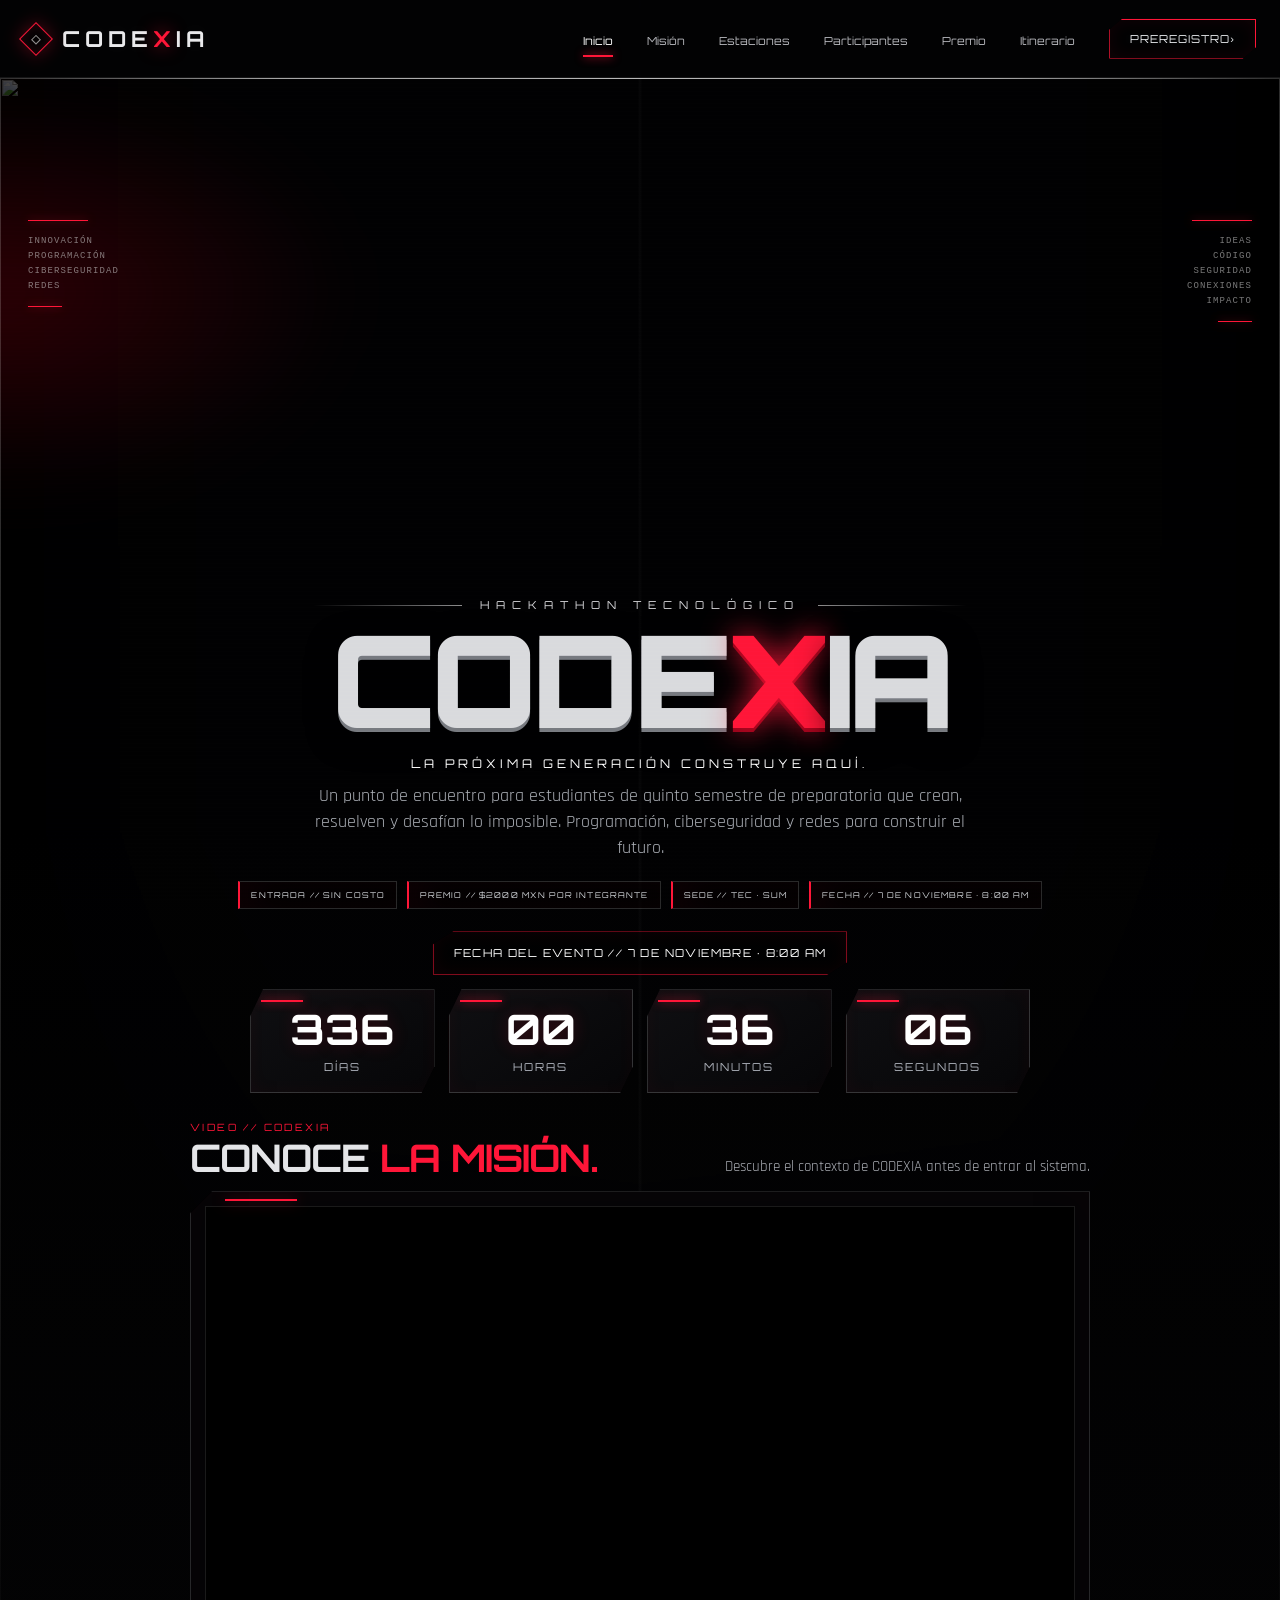
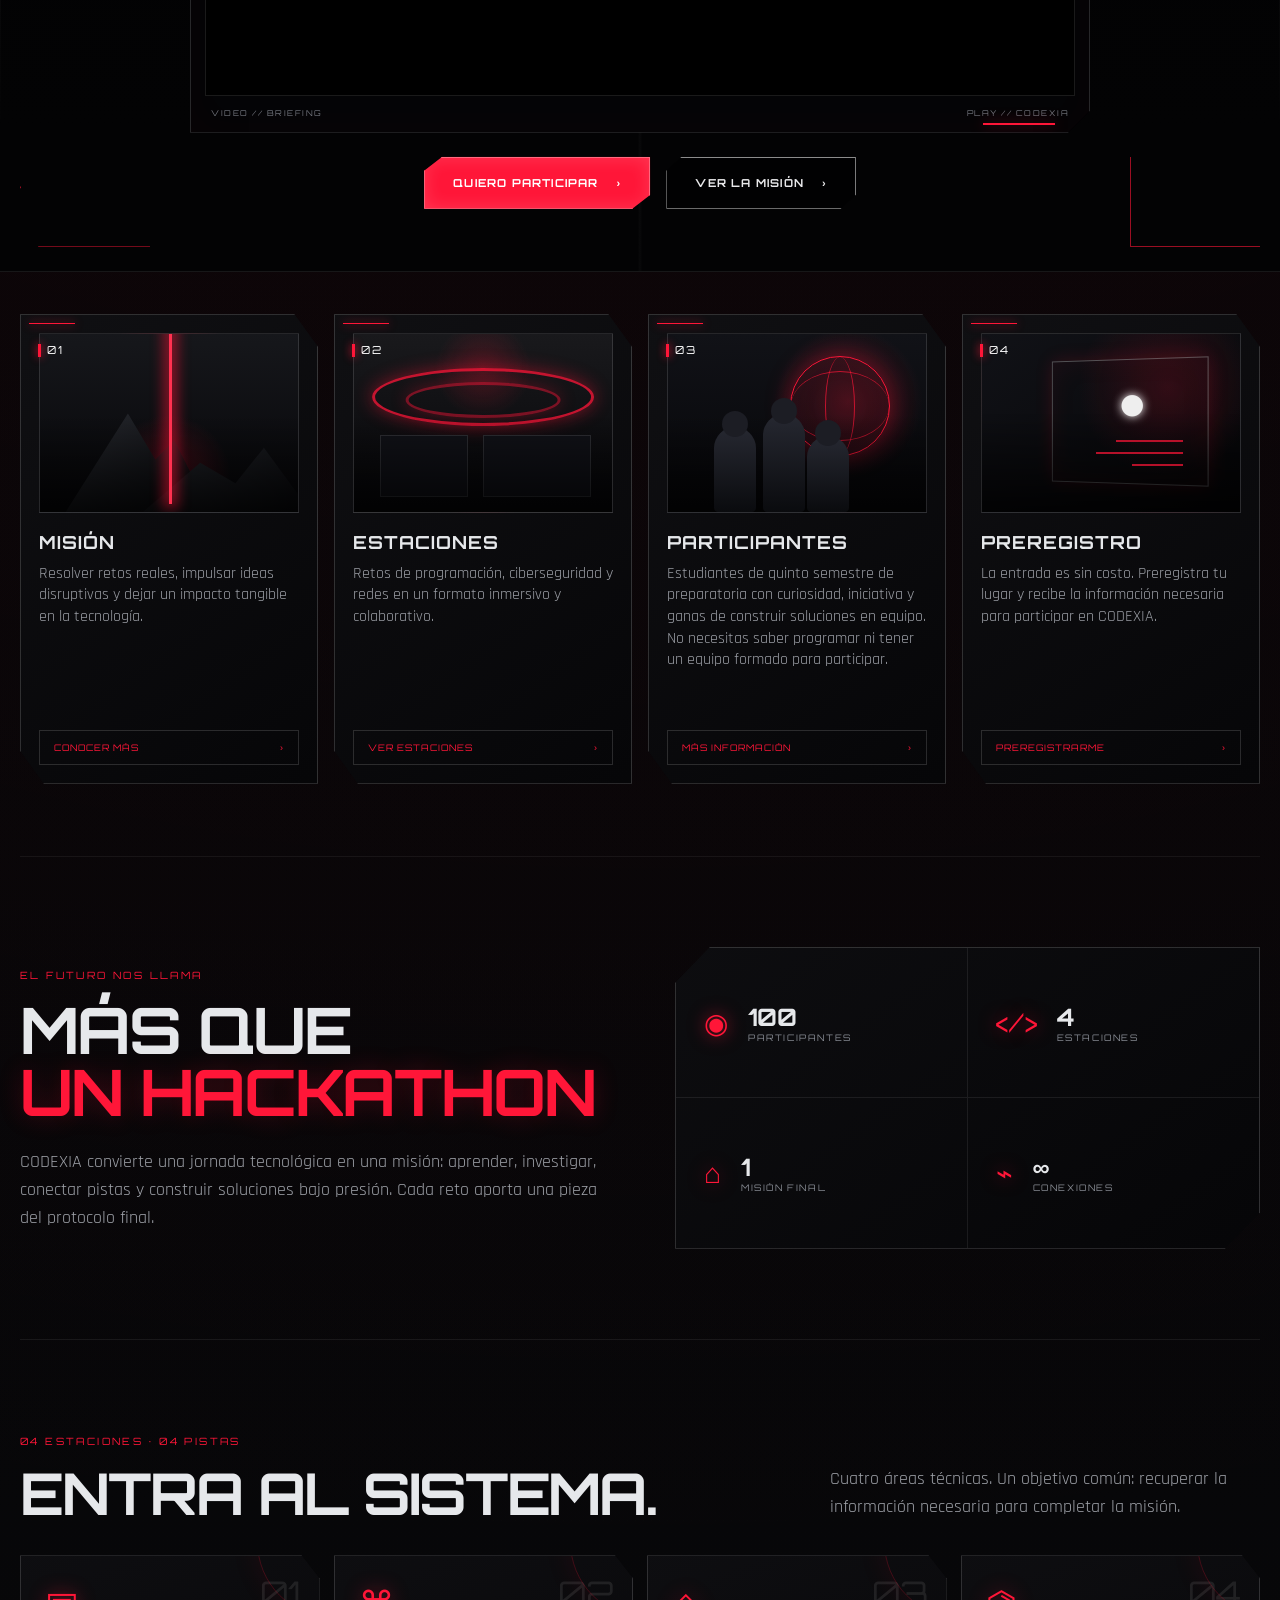
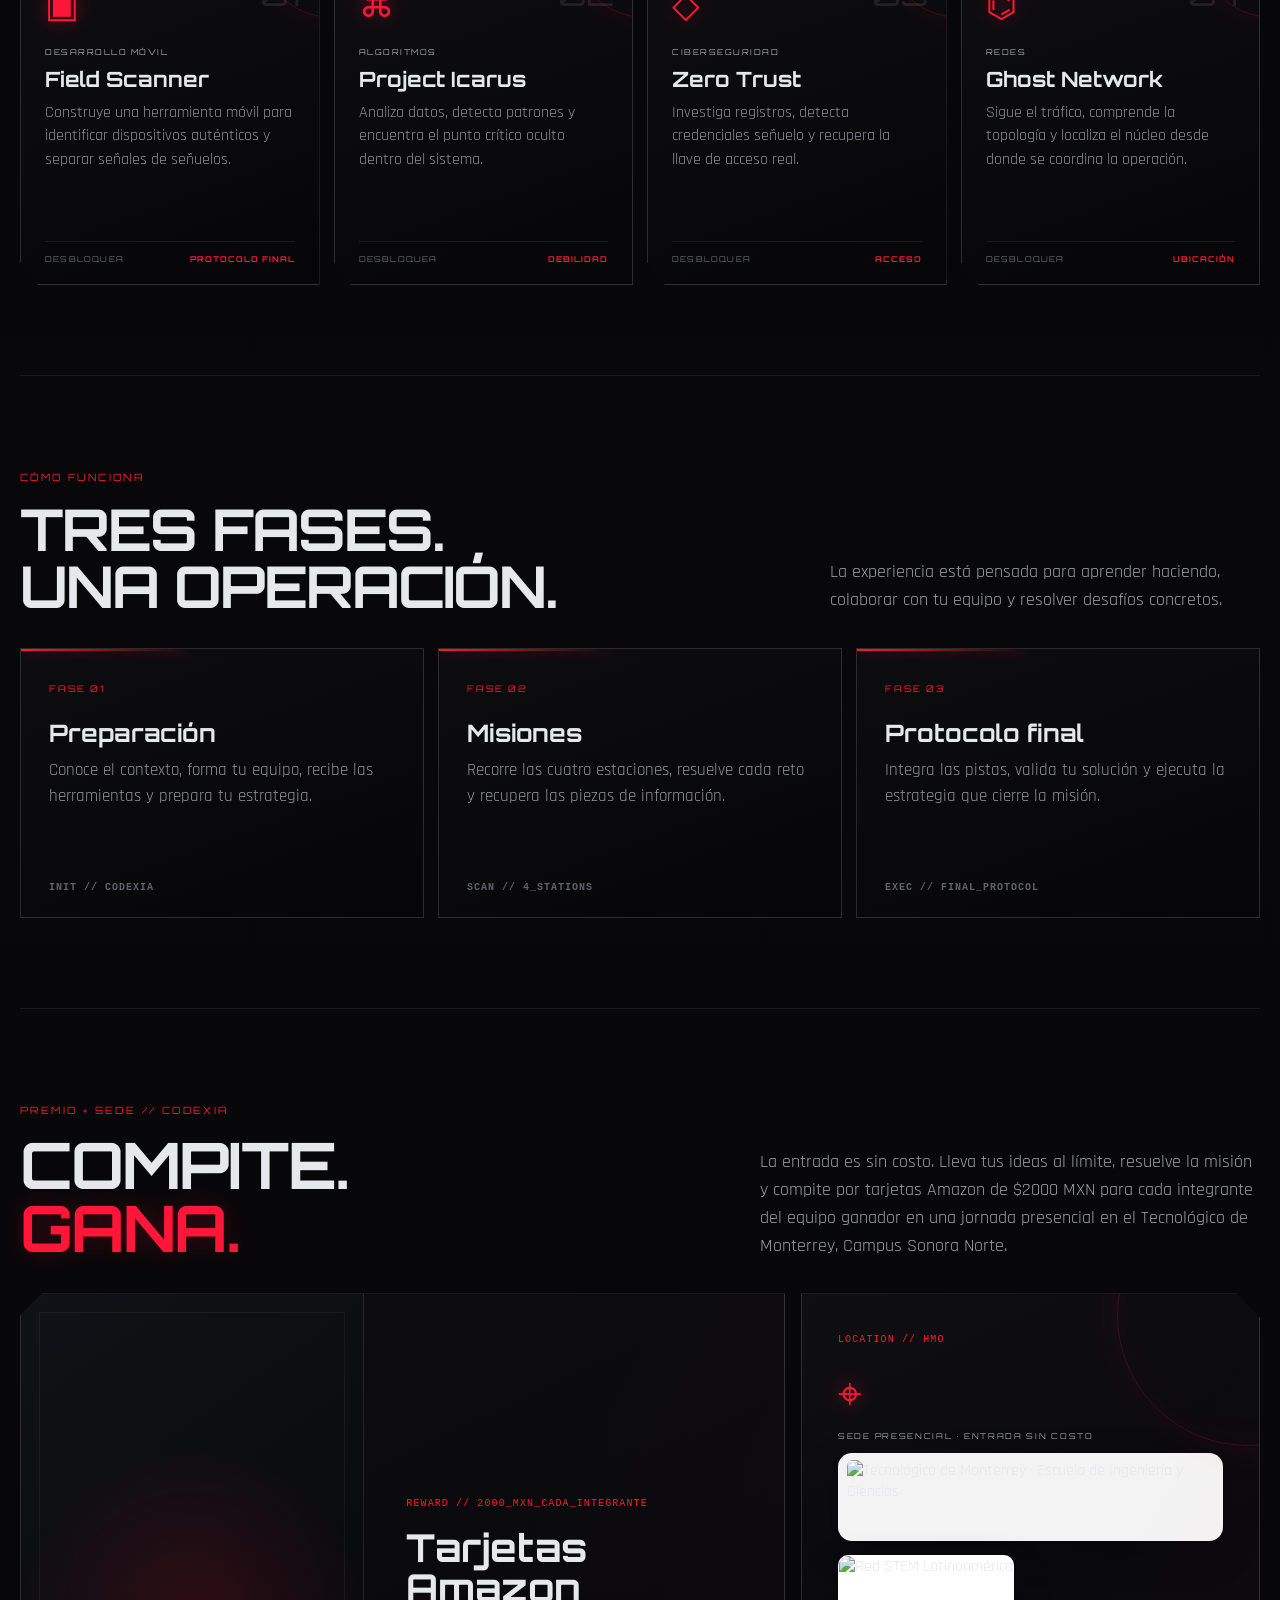
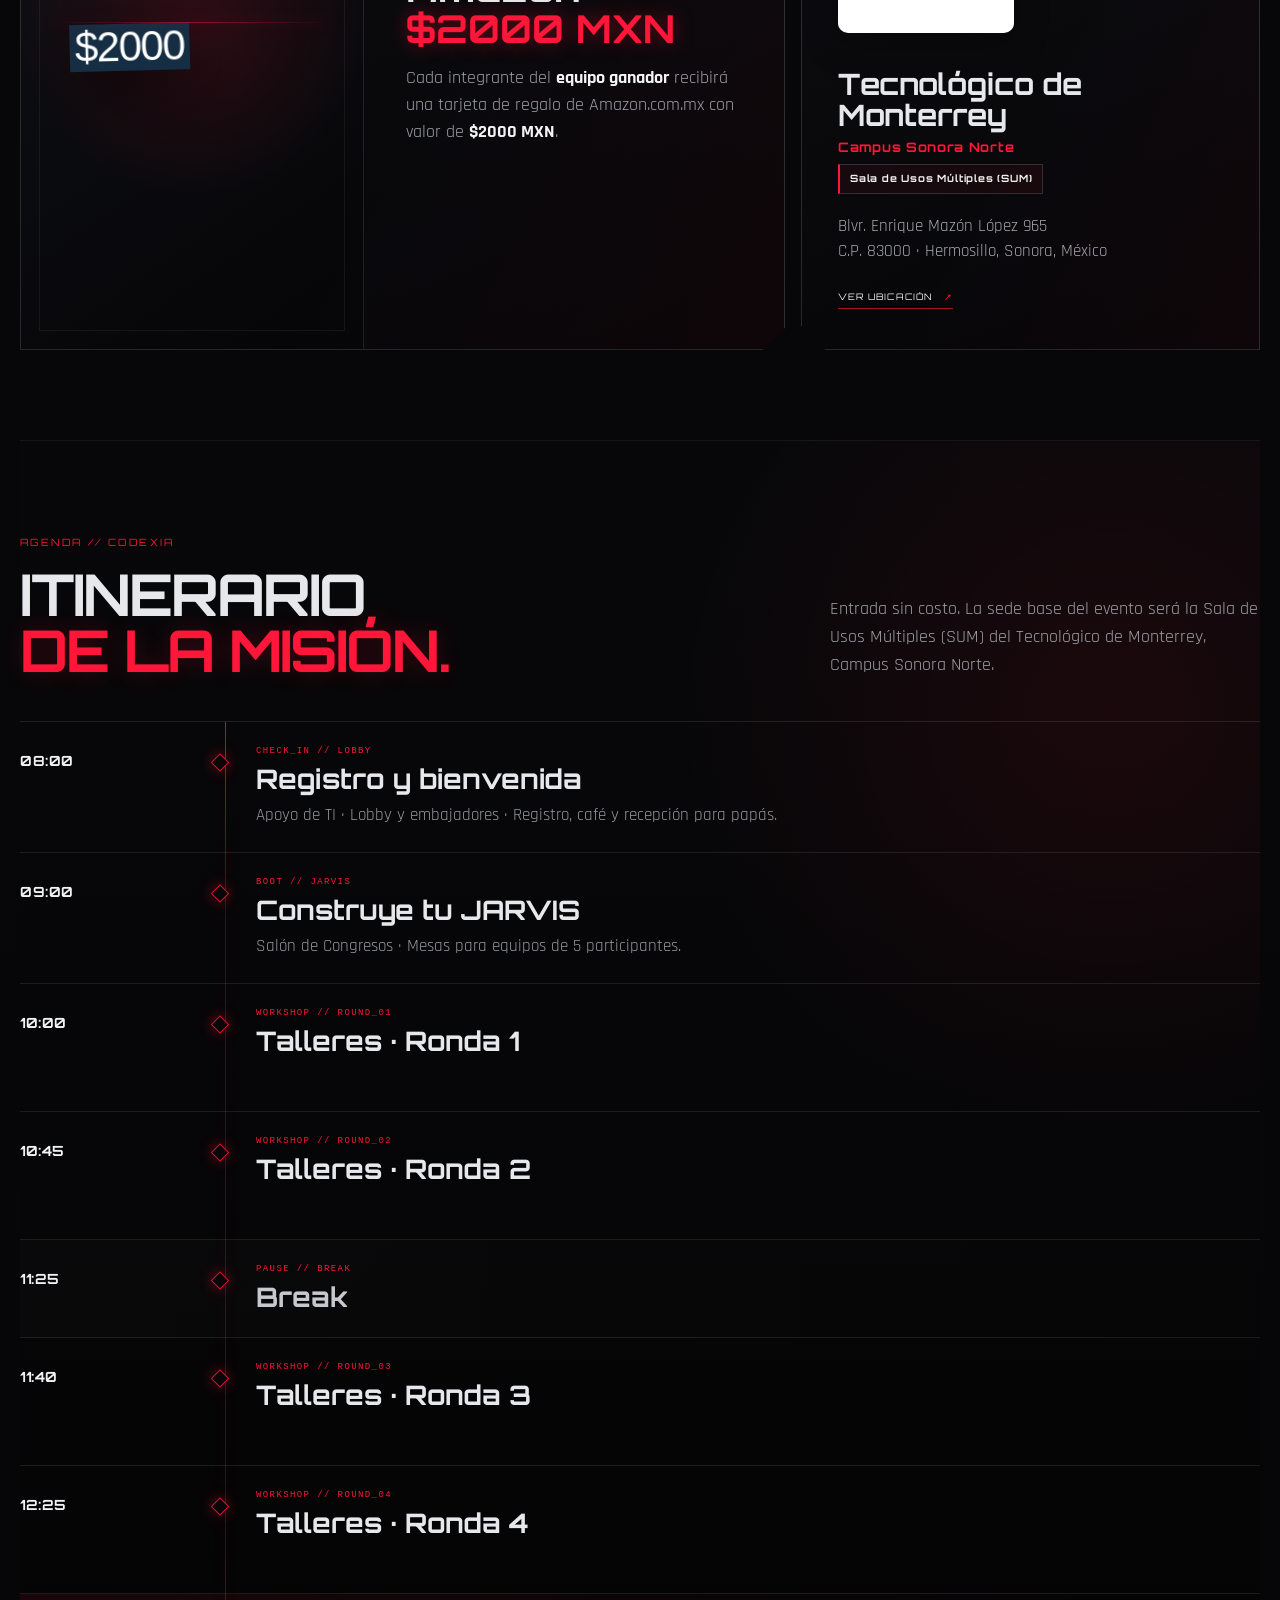
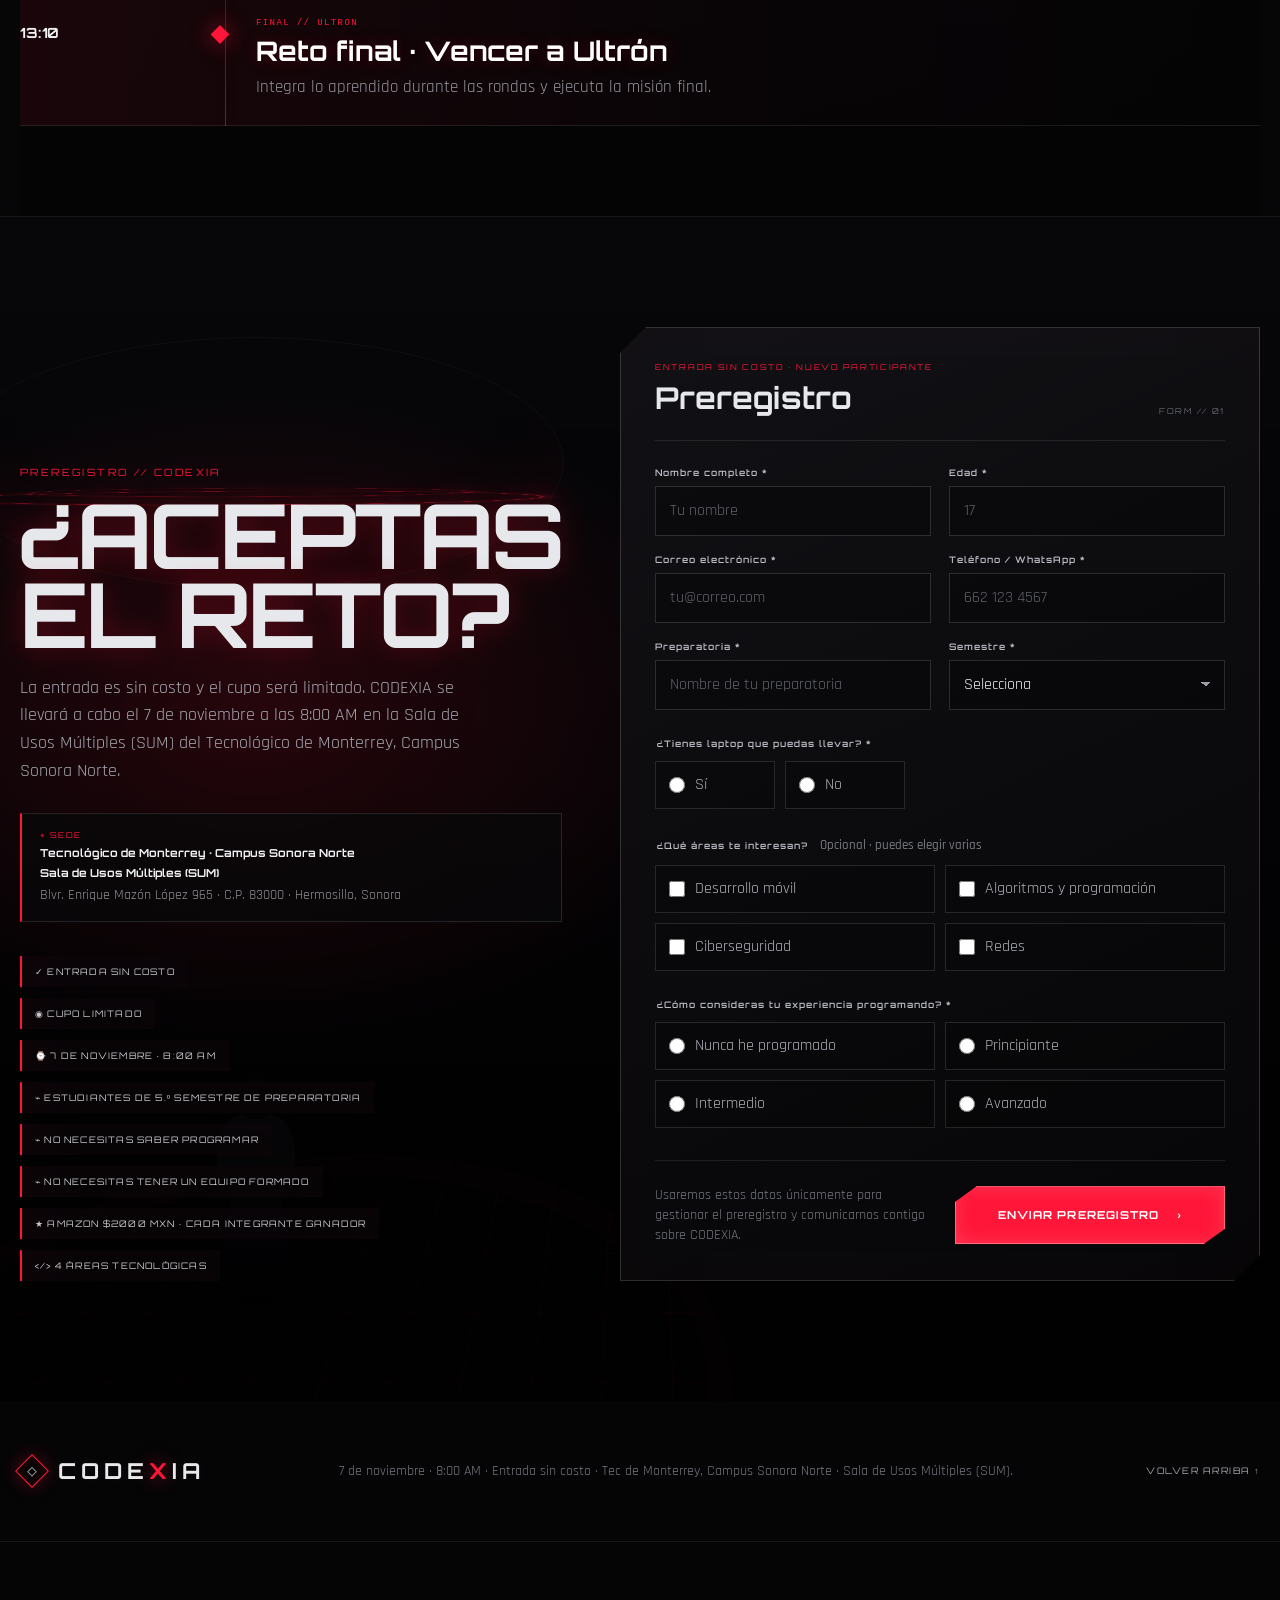
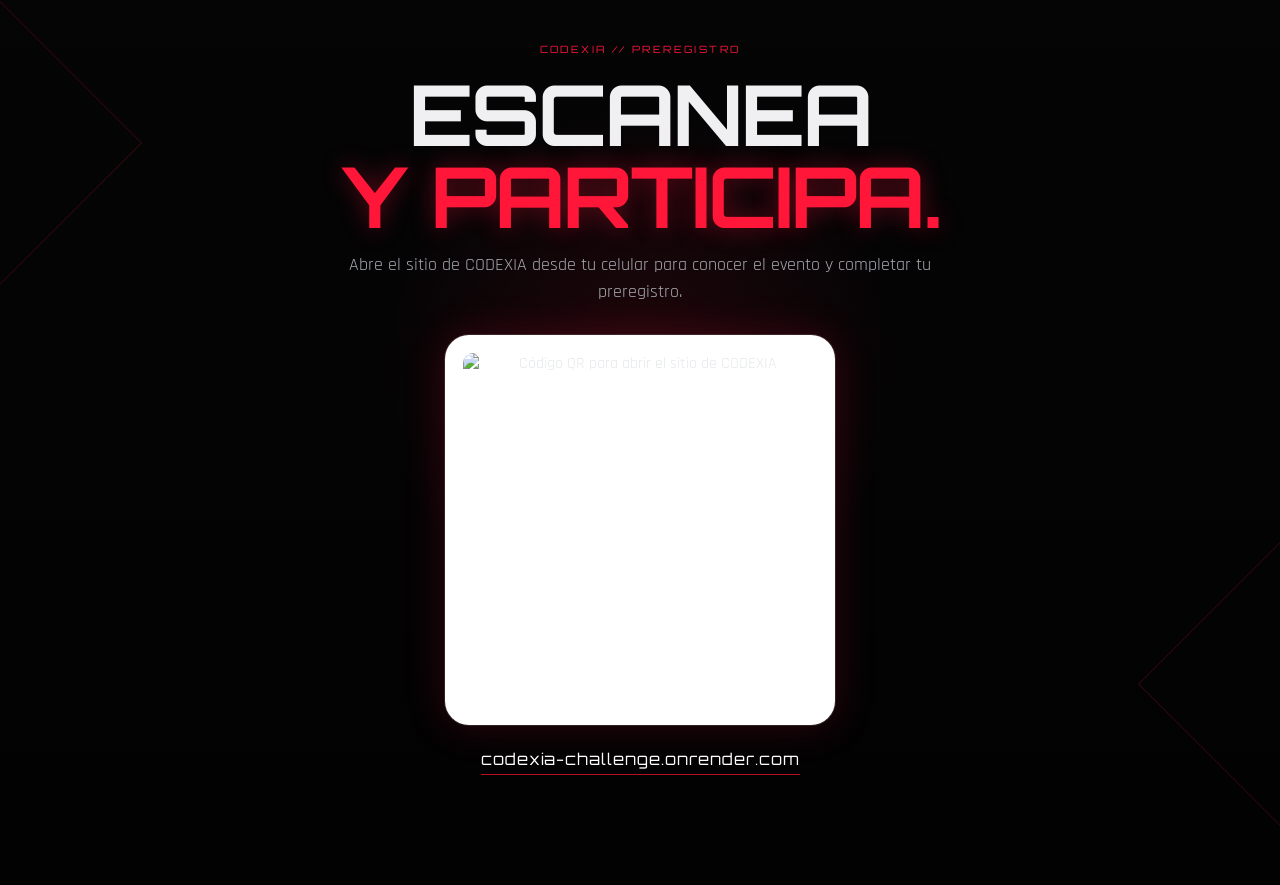
==== commit b11a902c: "Add files via upload" ====
--- a/index.html
+++ b/index.html
@@ -97,6 +97,30 @@
             </div>
           </div>
         </div>
+
+        <div class="hero-mission-video reveal" id="video">
+          <div class="hero-video-heading">
+            <span class="eyebrow">VIDEO // CODEXIA</span>
+            <h2>CONOCE <strong>LA MISIÓN.</strong></h2>
+            <p>Descubre el contexto de CODEXIA antes de entrar al sistema.</p>
+          </div>
+          <div class="video-shell hero-video-shell">
+            <div class="video-frame">
+              <iframe
+                src="https://www.youtube-nocookie.com/embed/uPzdcvvG328?rel=0"
+                title="Video de CODEXIA — Conoce la misión"
+                loading="lazy"
+                referrerpolicy="strict-origin-when-cross-origin"
+                allow="accelerometer; autoplay; clipboard-write; encrypted-media; gyroscope; picture-in-picture; web-share"
+                allowfullscreen
+              ></iframe>
+            </div>
+            <div class="video-meta" aria-hidden="true">
+              <span>VIDEO // BRIEFING</span>
+              <span>PLAY // CODEXIA</span>
+            </div>
+          </div>
+        </div>
         <div class="hero-actions">
           <a class="btn btn-primary" href="#registro">QUIERO PARTICIPAR <span>›</span></a>
           <a class="btn btn-outline" href="#mision">VER LA MISIÓN <span>›</span></a>
@@ -245,37 +269,6 @@
           <p>Integra las pistas, valida tu solución y ejecuta la estrategia que cierre la misión.</p>
           <b>EXEC // FINAL_PROTOCOL</b>
         </article>
-      </div>
-    </section>
-
-
-
-    <section class="section video-section" id="video">
-      <div class="section-title-row video-heading reveal">
-        <div>
-          <span class="eyebrow">TRANSMISIÓN // CODEXIA</span>
-          <h2>CONOCE<br><strong>LA MISIÓN.</strong></h2>
-        </div>
-        <p>
-          Descubre el contexto de CODEXIA antes de entrar al sistema. Dale play y prepárate para el reto.
-        </p>
-      </div>
-
-      <div class="video-shell reveal">
-        <div class="video-frame">
-          <iframe
-            src="https://www.youtube-nocookie.com/embed/uPzdcvvG328?rel=0"
-            title="Video de CODEXIA"
-            loading="lazy"
-            referrerpolicy="strict-origin-when-cross-origin"
-            allow="accelerometer; autoplay; clipboard-write; encrypted-media; gyroscope; picture-in-picture; web-share"
-            allowfullscreen
-          ></iframe>
-        </div>
-        <div class="video-meta" aria-hidden="true">
-          <span>VIDEO // BRIEFING</span>
-          <span>PLAY // CODEXIA</span>
-        </div>
       </div>
     </section>
 
@@ -639,7 +632,7 @@
     <a href="#inicio" class="back-top">VOLVER ARRIBA ↑</a>
   </footer>
 
-  <section class="presenting-qr" id="presentingQr" hidden aria-label="Código QR de CODEXIA">
+  <section class="presenting-qr" id="presentingQr" aria-label="Código QR de CODEXIA">
     <div class="presenting-qr-shell">
       <span class="eyebrow">CODEXIA // PREREGISTRO</span>
       <h2>ESCANEA<br><strong>Y PARTICIPA.</strong></h2>
--- a/styles.css
+++ b/styles.css
@@ -1703,3 +1703,83 @@
   .registration-success { padding: 26px 16px; }
   .registration-success-check { width: 76px; height: 76px; font-size: 44px; }
 }
+
+
+/* Video de misión inmediatamente debajo del contador */
+.hero-mission-video {
+  width: min(100%, 900px);
+  margin: 28px auto 0;
+  text-align: left;
+}
+
+.hero-video-heading {
+  margin-bottom: 14px;
+  display: grid;
+  grid-template-columns: auto 1fr;
+  column-gap: 18px;
+  align-items: end;
+}
+
+.hero-video-heading .eyebrow {
+  grid-column: 1 / -1;
+  margin-bottom: 6px;
+}
+
+.hero-video-heading h2 {
+  margin: 0;
+  font-family: "Orbitron", sans-serif;
+  font-size: clamp(22px, 3.2vw, 38px);
+  line-height: 1;
+  letter-spacing: -1px;
+  color: #e4e5e8;
+}
+
+.hero-video-heading h2 strong {
+  color: var(--red);
+}
+
+.hero-video-heading p {
+  margin: 0;
+  color: #a9acb3;
+  font-size: 15px;
+  line-height: 1.4;
+  justify-self: end;
+  max-width: 430px;
+  text-align: right;
+}
+
+.hero-video-shell {
+  margin-top: 0;
+  background: rgba(5,5,7,.88);
+  backdrop-filter: blur(5px);
+}
+
+.hero-mission-video + .hero-actions {
+  margin-top: 24px;
+}
+
+@media (max-width: 760px) {
+  .hero-mission-video {
+    margin-top: 22px;
+  }
+
+  .hero-video-heading {
+    display: block;
+    text-align: left;
+  }
+
+  .hero-video-heading h2 {
+    font-size: clamp(24px, 8vw, 34px);
+  }
+
+  .hero-video-heading p {
+    margin-top: 8px;
+    max-width: none;
+    text-align: left;
+    font-size: 14px;
+  }
+
+  .hero-video-shell {
+    padding: 7px;
+  }
+}
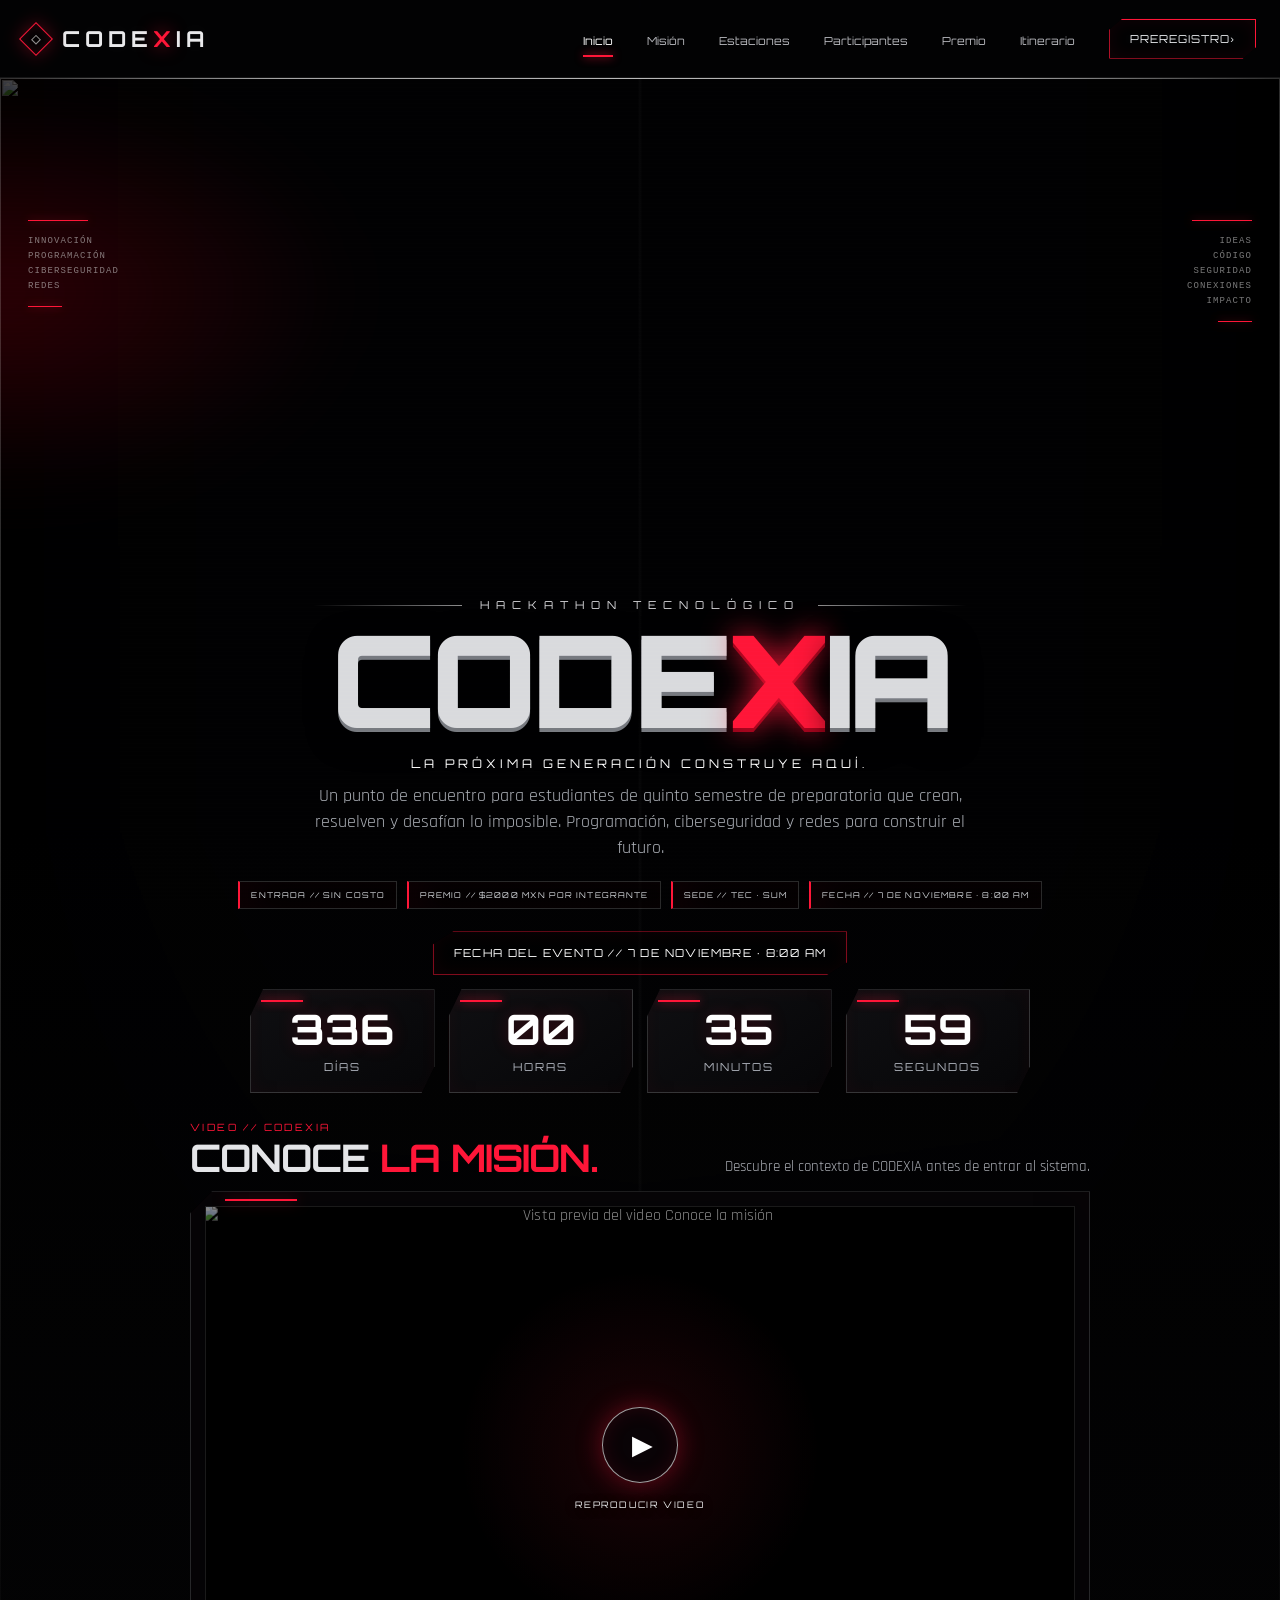
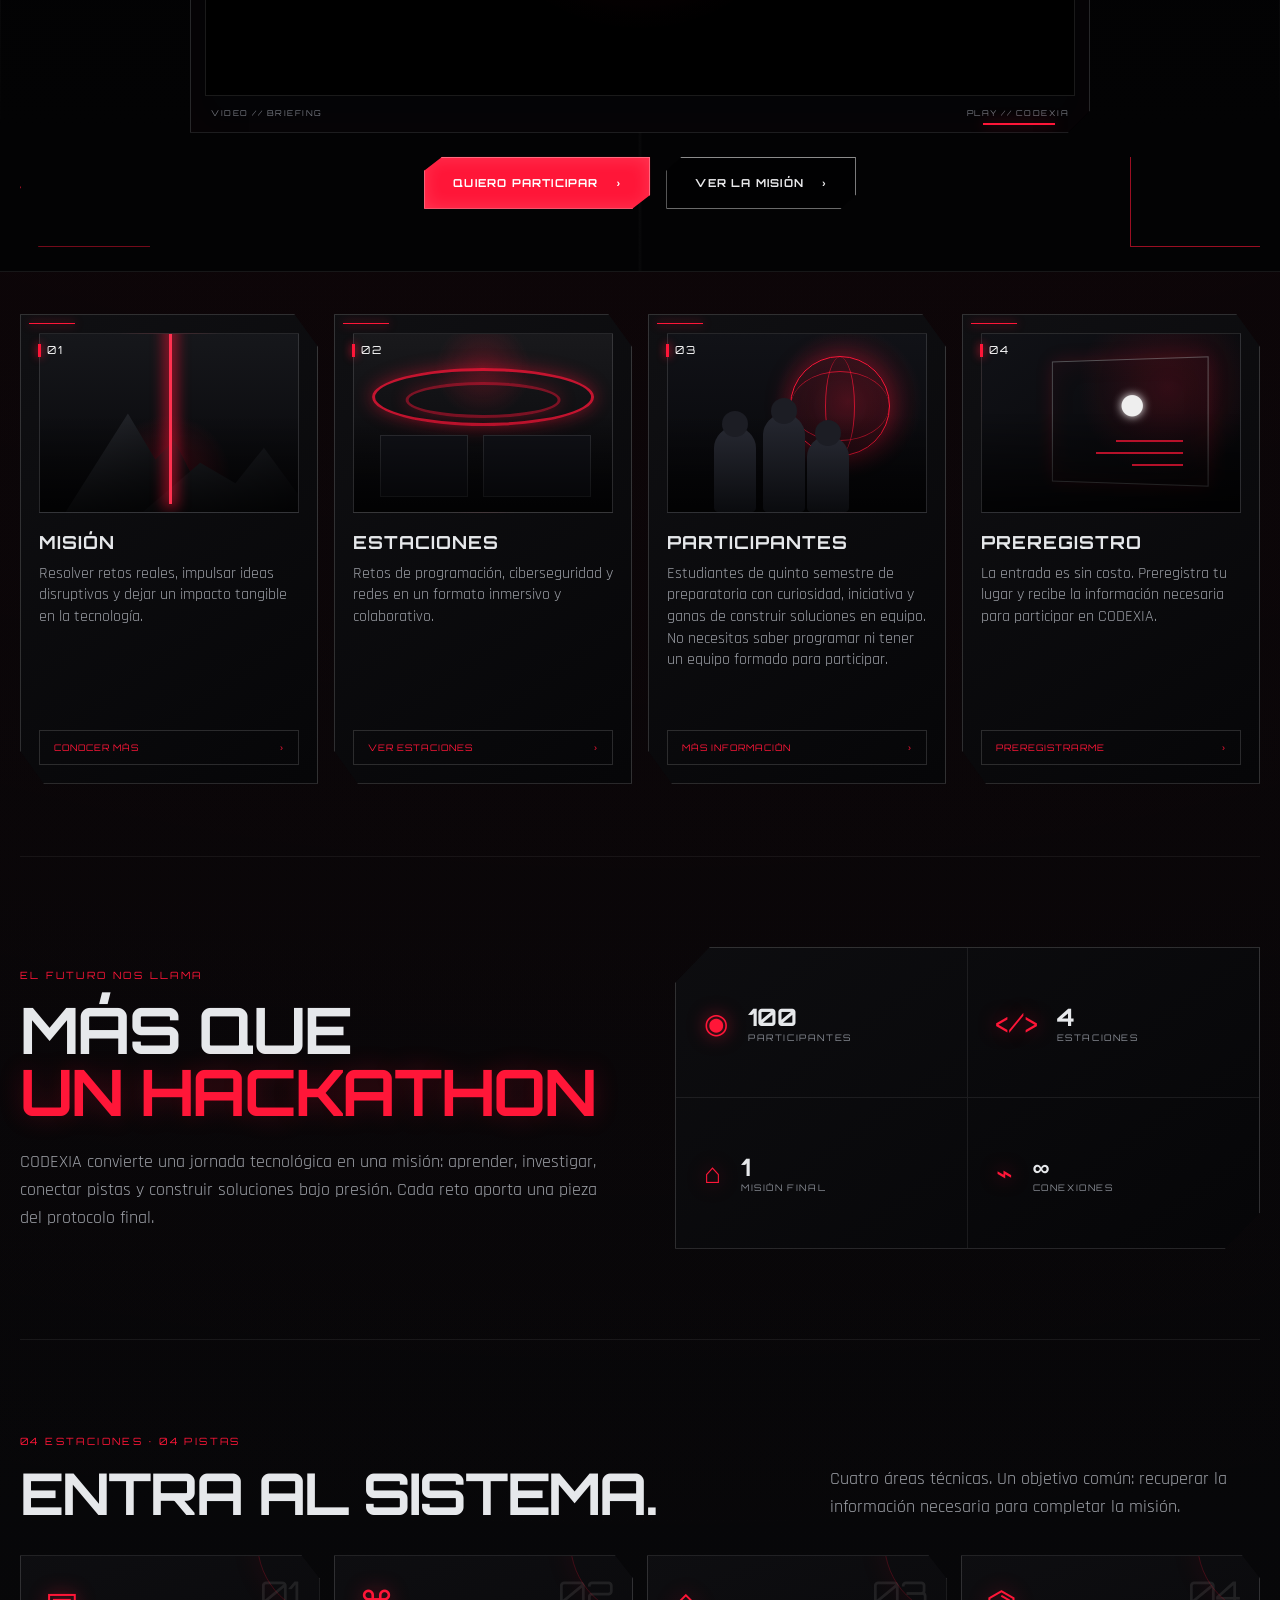
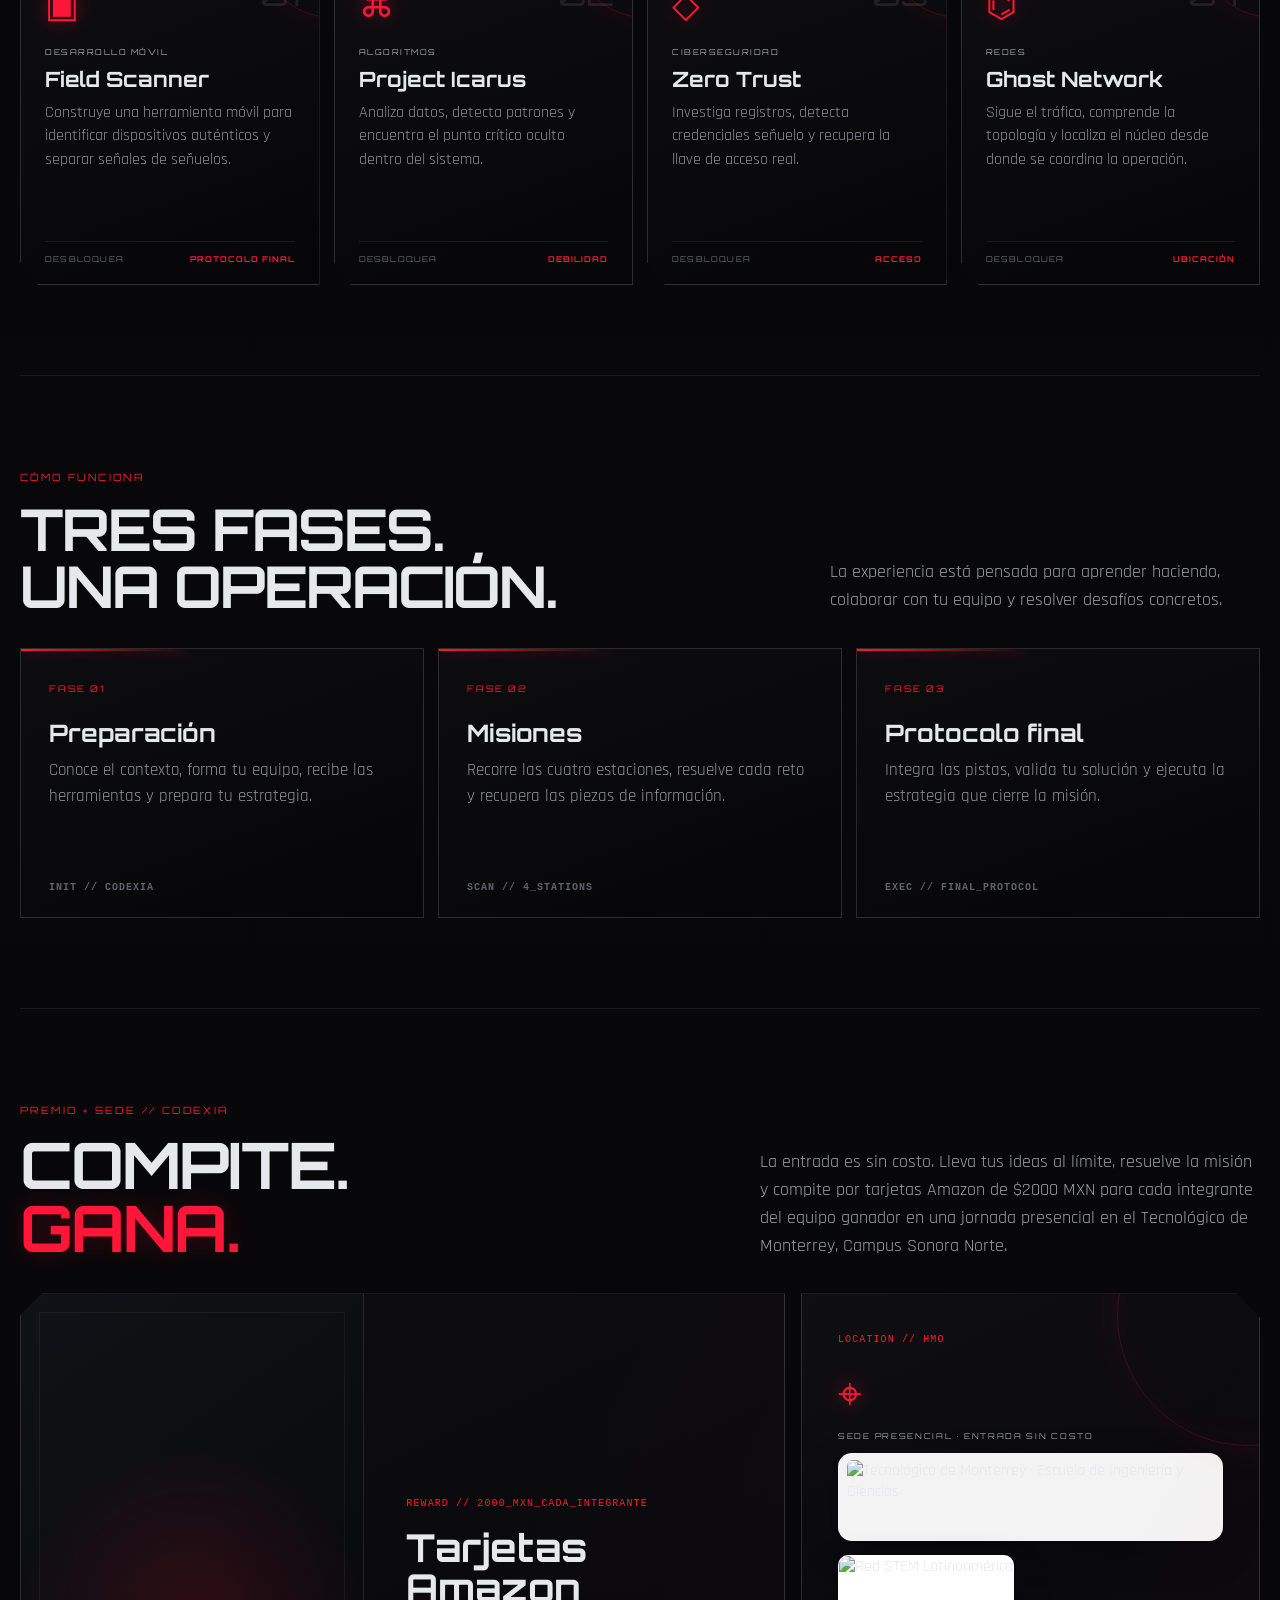
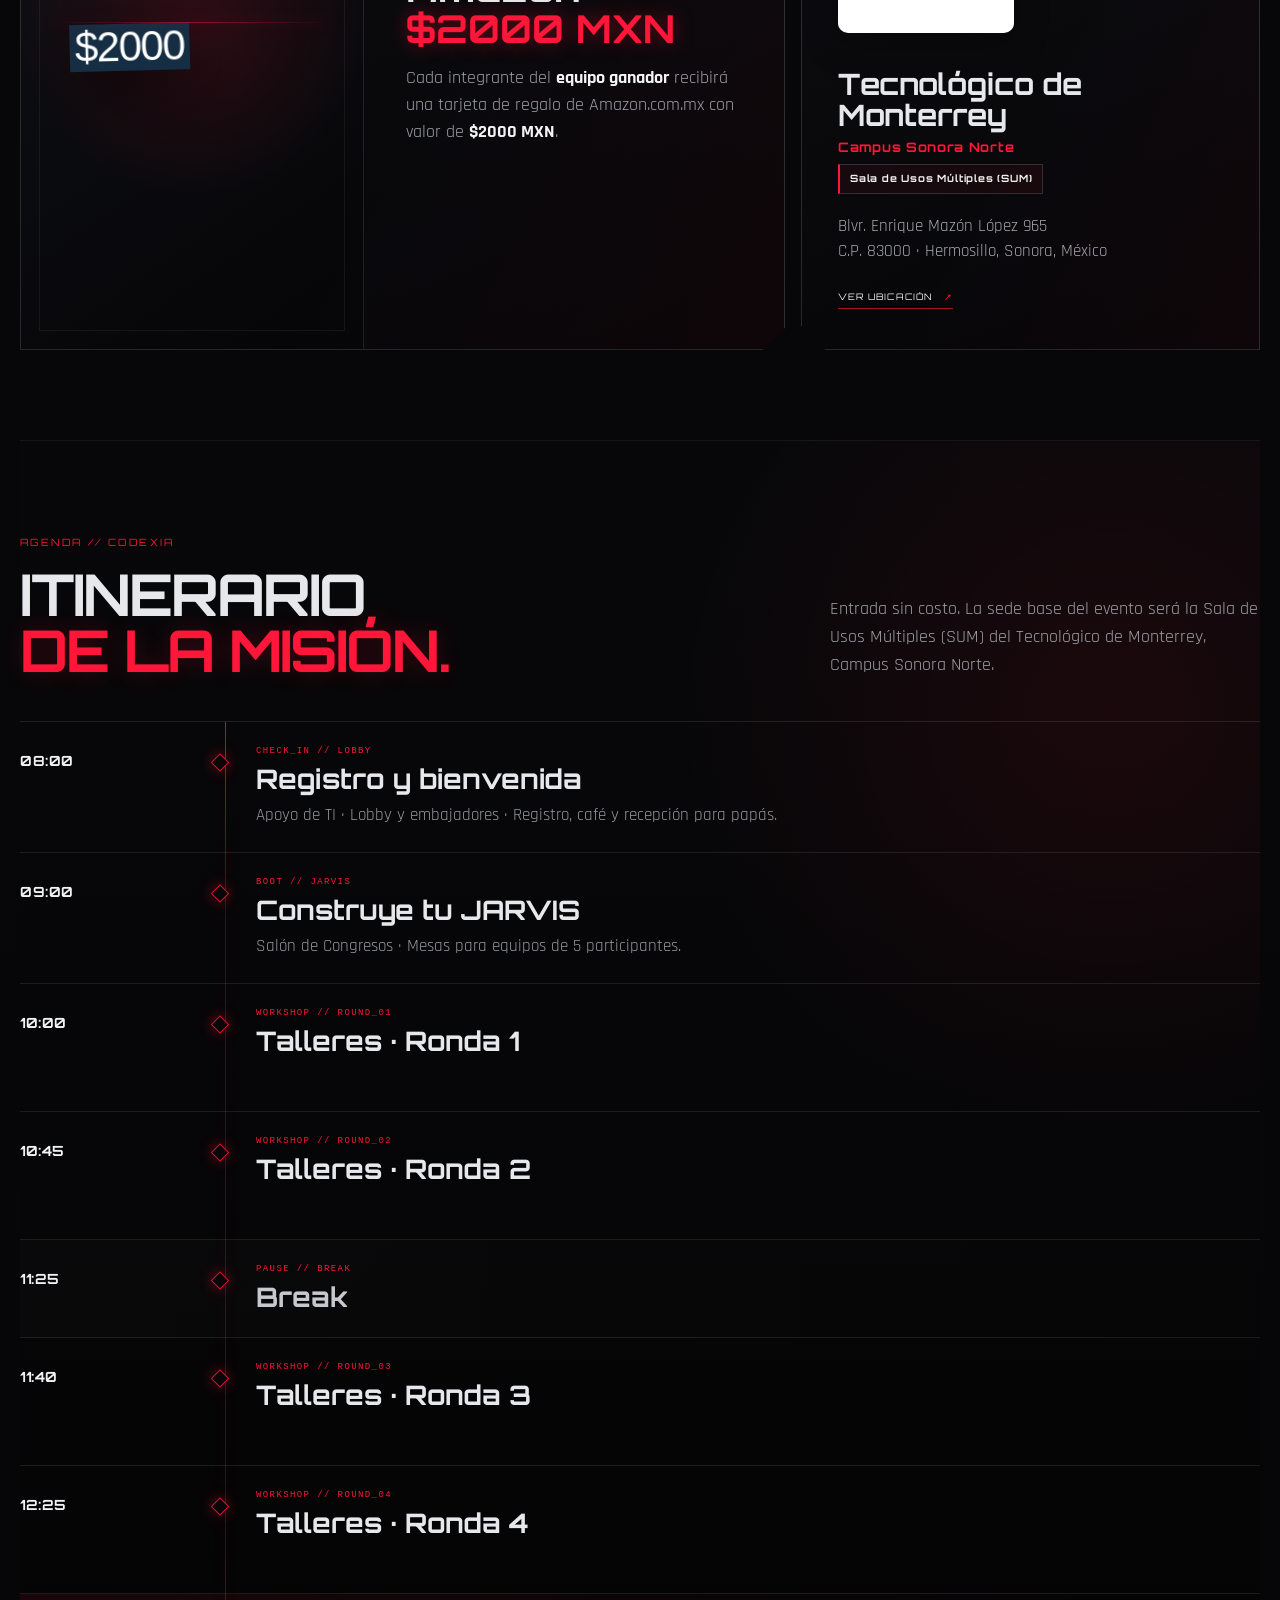
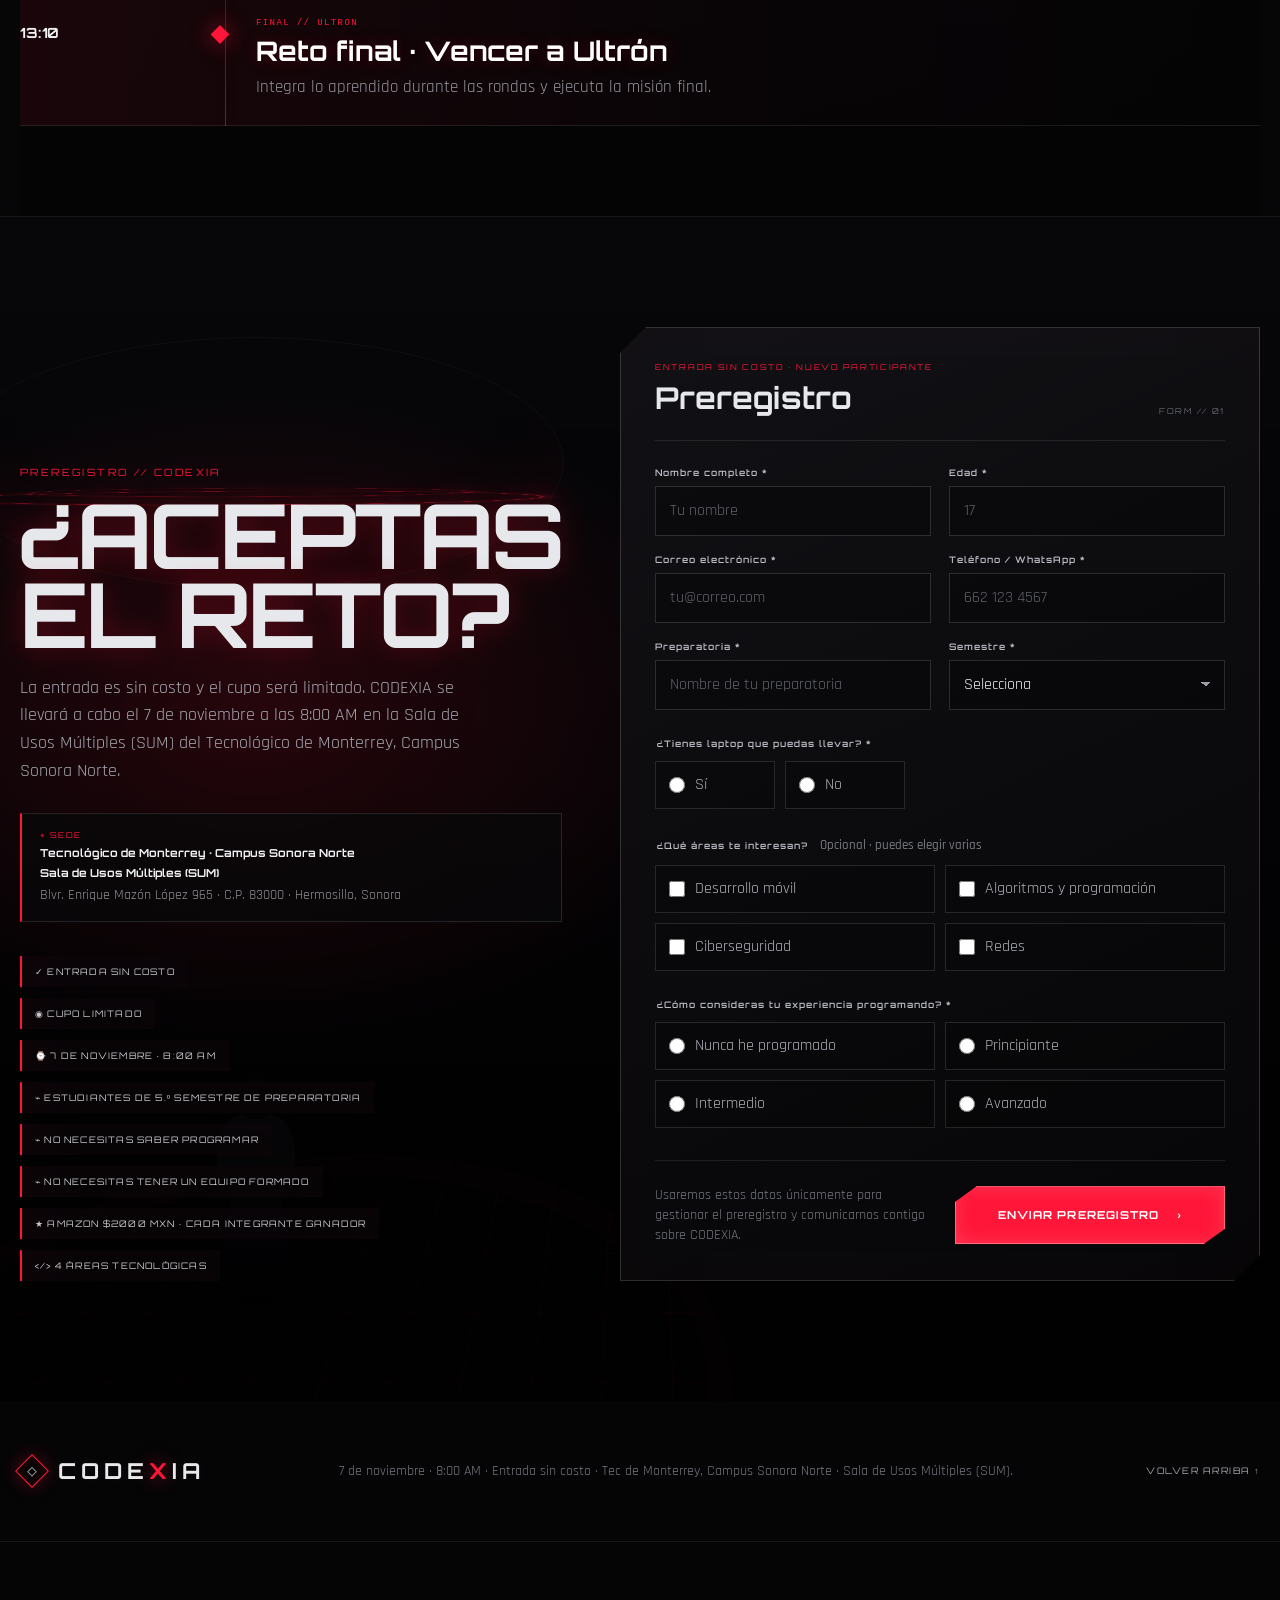
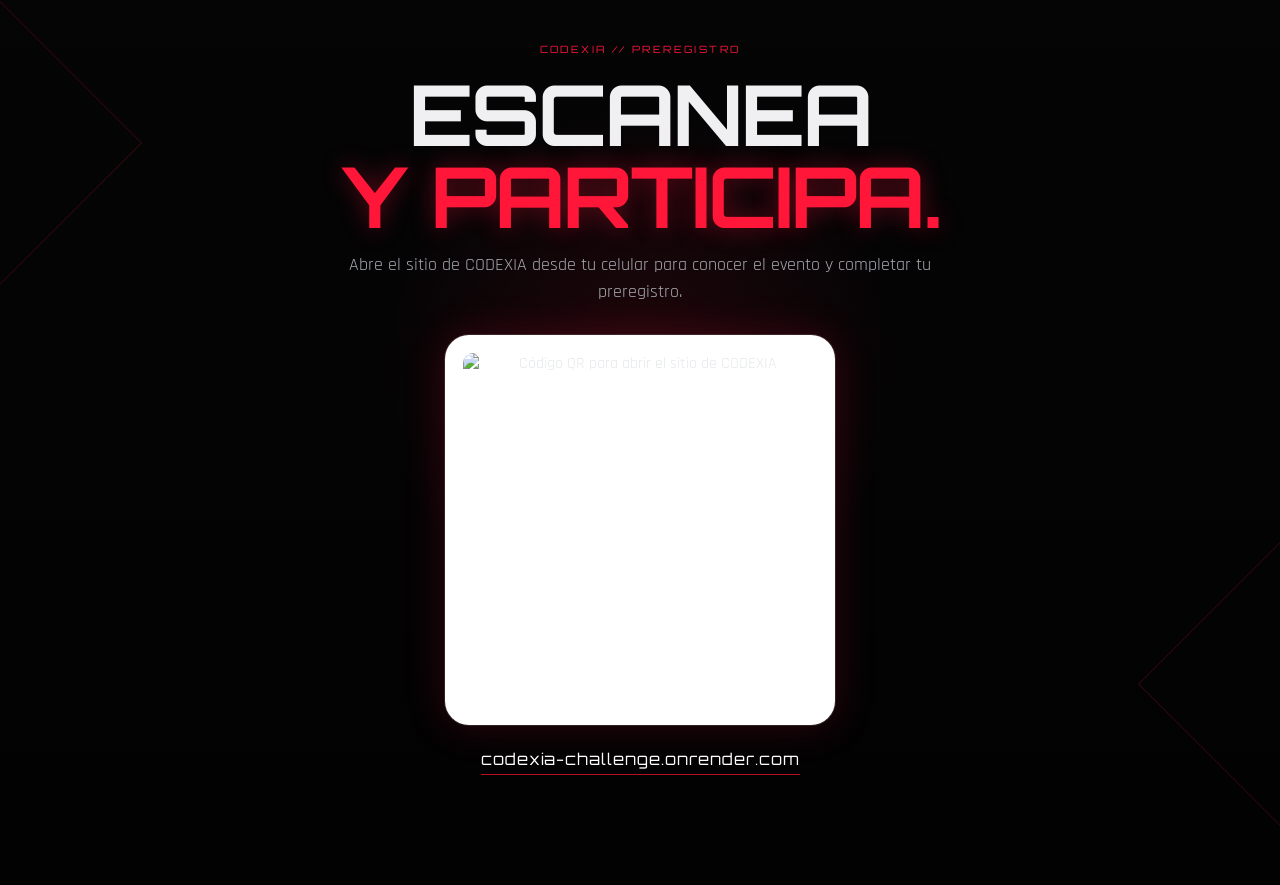
==== commit cf967247: "Add files via upload" ====
--- a/index.html
+++ b/index.html
@@ -105,15 +105,20 @@
             <p>Descubre el contexto de CODEXIA antes de entrar al sistema.</p>
           </div>
           <div class="video-shell hero-video-shell">
-            <div class="video-frame">
-              <iframe
-                src="https://www.youtube-nocookie.com/embed/uPzdcvvG328?rel=0"
-                title="Video de CODEXIA — Conoce la misión"
-                loading="lazy"
-                referrerpolicy="strict-origin-when-cross-origin"
-                allow="accelerometer; autoplay; clipboard-write; encrypted-media; gyroscope; picture-in-picture; web-share"
-                allowfullscreen
-              ></iframe>
+            <div class="video-frame video-frame-poster" id="missionVideoFrame">
+              <button class="video-play-button" id="missionVideoPlay" type="button" aria-label="Reproducir video: Conoce la misión">
+                <img
+                  src="https://i.ytimg.com/vi/uPzdcvvG328/hqdefault.jpg"
+                  alt="Vista previa del video Conoce la misión"
+                  loading="eager"
+                  decoding="async"
+                />
+                <span class="video-play-icon" aria-hidden="true">▶</span>
+                <span class="video-play-copy">REPRODUCIR VIDEO</span>
+              </button>
+              <noscript>
+                <a class="video-fallback-link" href="https://www.youtube.com/watch?v=uPzdcvvG328" target="_blank" rel="noopener noreferrer">Ver video en YouTube</a>
+              </noscript>
             </div>
             <div class="video-meta" aria-hidden="true">
               <span>VIDEO // BRIEFING</span>
--- a/styles.css
+++ b/styles.css
@@ -1783,3 +1783,119 @@
     padding: 7px;
   }
 }
+
+
+/* Reproductor de misión compatible con iOS Safari */
+.video-frame-poster {
+  isolation: isolate;
+}
+
+.video-play-button {
+  position: absolute;
+  inset: 0;
+  width: 100%;
+  height: 100%;
+  border: 0;
+  padding: 0;
+  margin: 0;
+  cursor: pointer;
+  background: #000;
+  overflow: hidden;
+  color: #fff;
+  font: inherit;
+}
+
+.video-play-button img {
+  position: absolute;
+  inset: 0;
+  width: 100%;
+  height: 100%;
+  object-fit: cover;
+  object-position: center;
+  opacity: .76;
+  filter: saturate(.85) contrast(1.08) brightness(.78);
+  transform: scale(1.01);
+}
+
+.video-play-button::after {
+  content: "";
+  position: absolute;
+  inset: 0;
+  background:
+    linear-gradient(180deg, rgba(0,0,0,.10), rgba(0,0,0,.34)),
+    radial-gradient(circle at center, rgba(255,22,56,.14), transparent 36%);
+  pointer-events: none;
+}
+
+.video-play-icon {
+  position: absolute;
+  z-index: 2;
+  left: 50%;
+  top: 50%;
+  width: 76px;
+  height: 76px;
+  transform: translate(-50%, -58%);
+  display: grid;
+  place-items: center;
+  padding-left: 5px;
+  border: 1px solid rgba(255,255,255,.62);
+  border-radius: 50%;
+  background: rgba(5,5,7,.74);
+  box-shadow: 0 0 26px rgba(255,22,56,.35), inset 0 0 20px rgba(255,22,56,.12);
+  font-family: sans-serif;
+  font-size: 27px;
+  transition: transform .18s ease, background .18s ease, box-shadow .18s ease;
+}
+
+.video-play-copy {
+  position: absolute;
+  z-index: 2;
+  left: 50%;
+  top: calc(50% + 48px);
+  transform: translateX(-50%);
+  white-space: nowrap;
+  font-family: "Orbitron", sans-serif;
+  font-size: 9px;
+  letter-spacing: 1.8px;
+  color: #f0f0f2;
+  text-shadow: 0 2px 10px rgba(0,0,0,.85);
+}
+
+.video-play-button:hover .video-play-icon,
+.video-play-button:focus-visible .video-play-icon {
+  transform: translate(-50%, -58%) scale(1.06);
+  background: rgba(255,22,56,.2);
+  box-shadow: 0 0 34px rgba(255,22,56,.5), inset 0 0 22px rgba(255,22,56,.16);
+}
+
+.video-frame.is-playing iframe {
+  position: absolute;
+  inset: 0;
+  width: 100%;
+  height: 100%;
+  border: 0;
+  background: #000;
+}
+
+.video-fallback-link {
+  position: absolute;
+  inset: 0;
+  display: grid;
+  place-items: center;
+  color: white;
+  background: #000;
+}
+
+@media (max-width: 760px) {
+  .video-play-icon {
+    width: 64px;
+    height: 64px;
+    font-size: 23px;
+  }
+
+  .video-play-copy {
+    top: calc(50% + 40px);
+    font-size: 8px;
+    letter-spacing: 1.4px;
+  }
+}
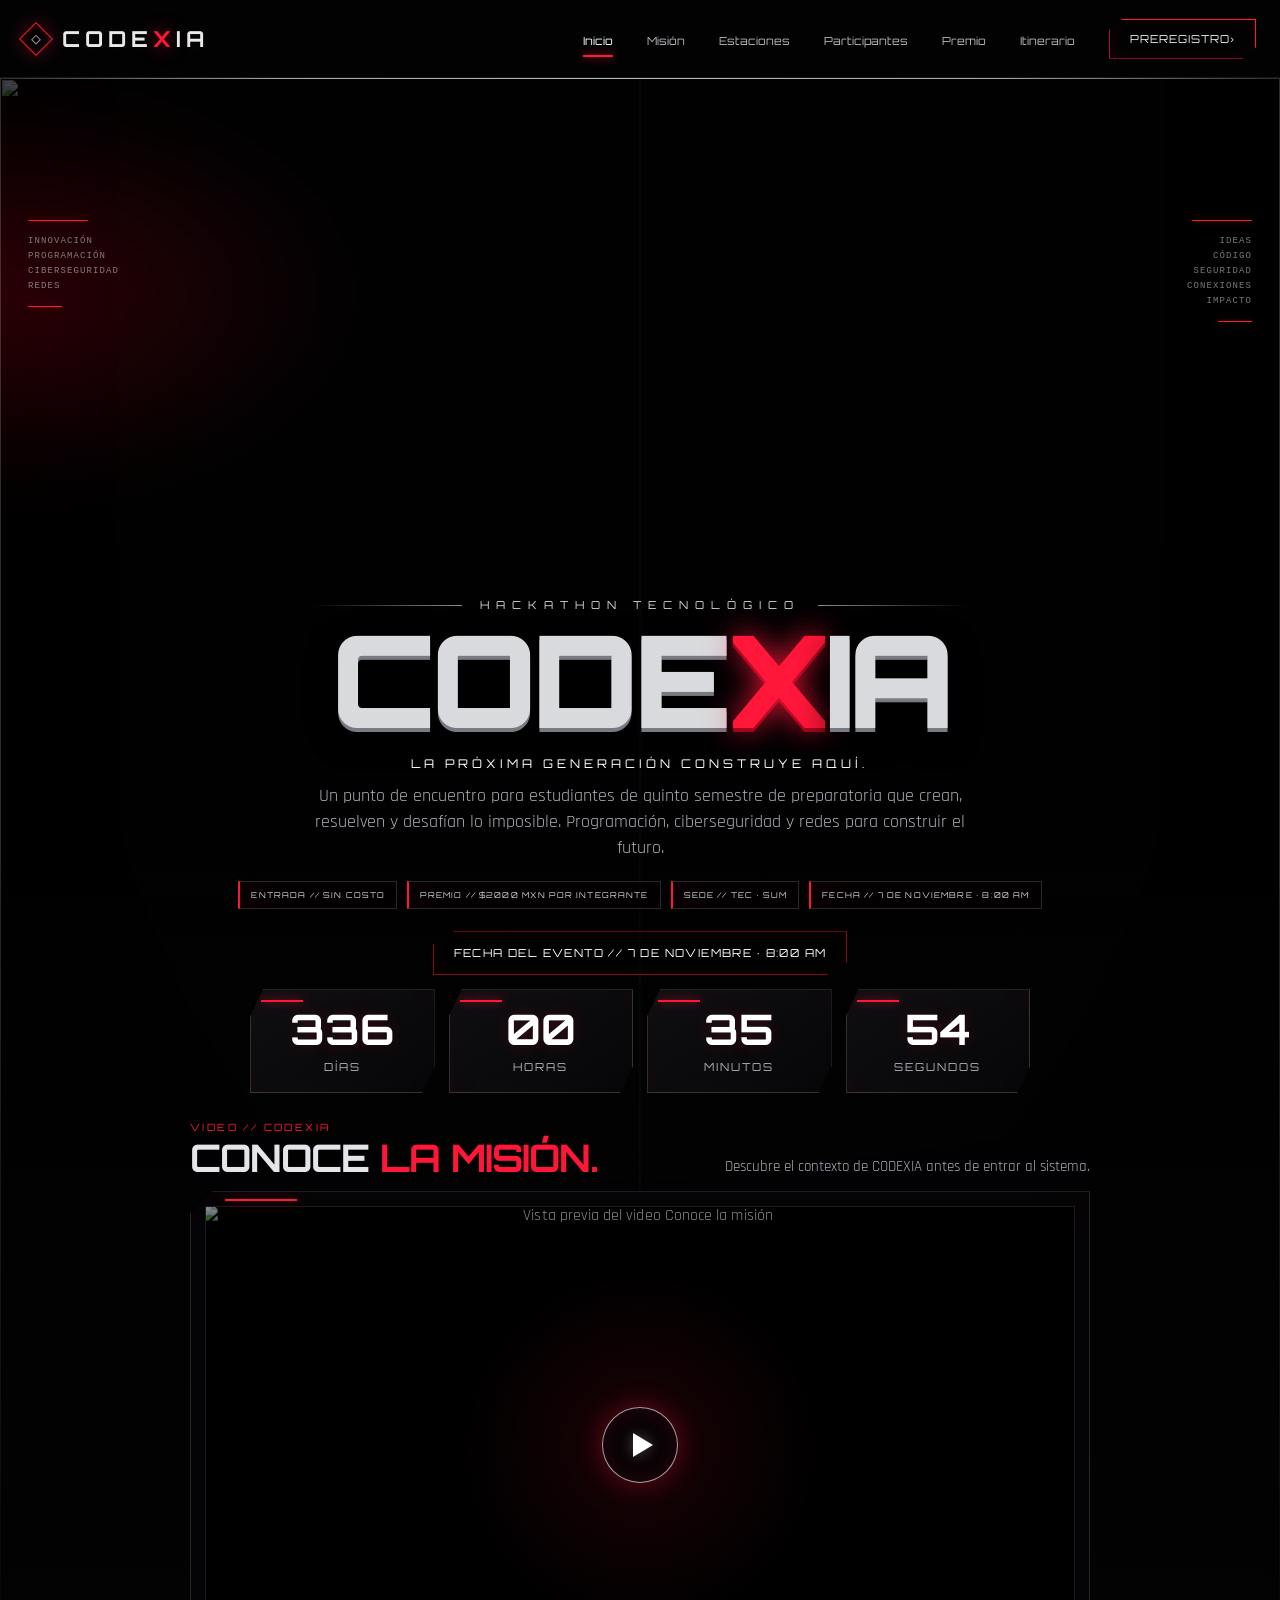
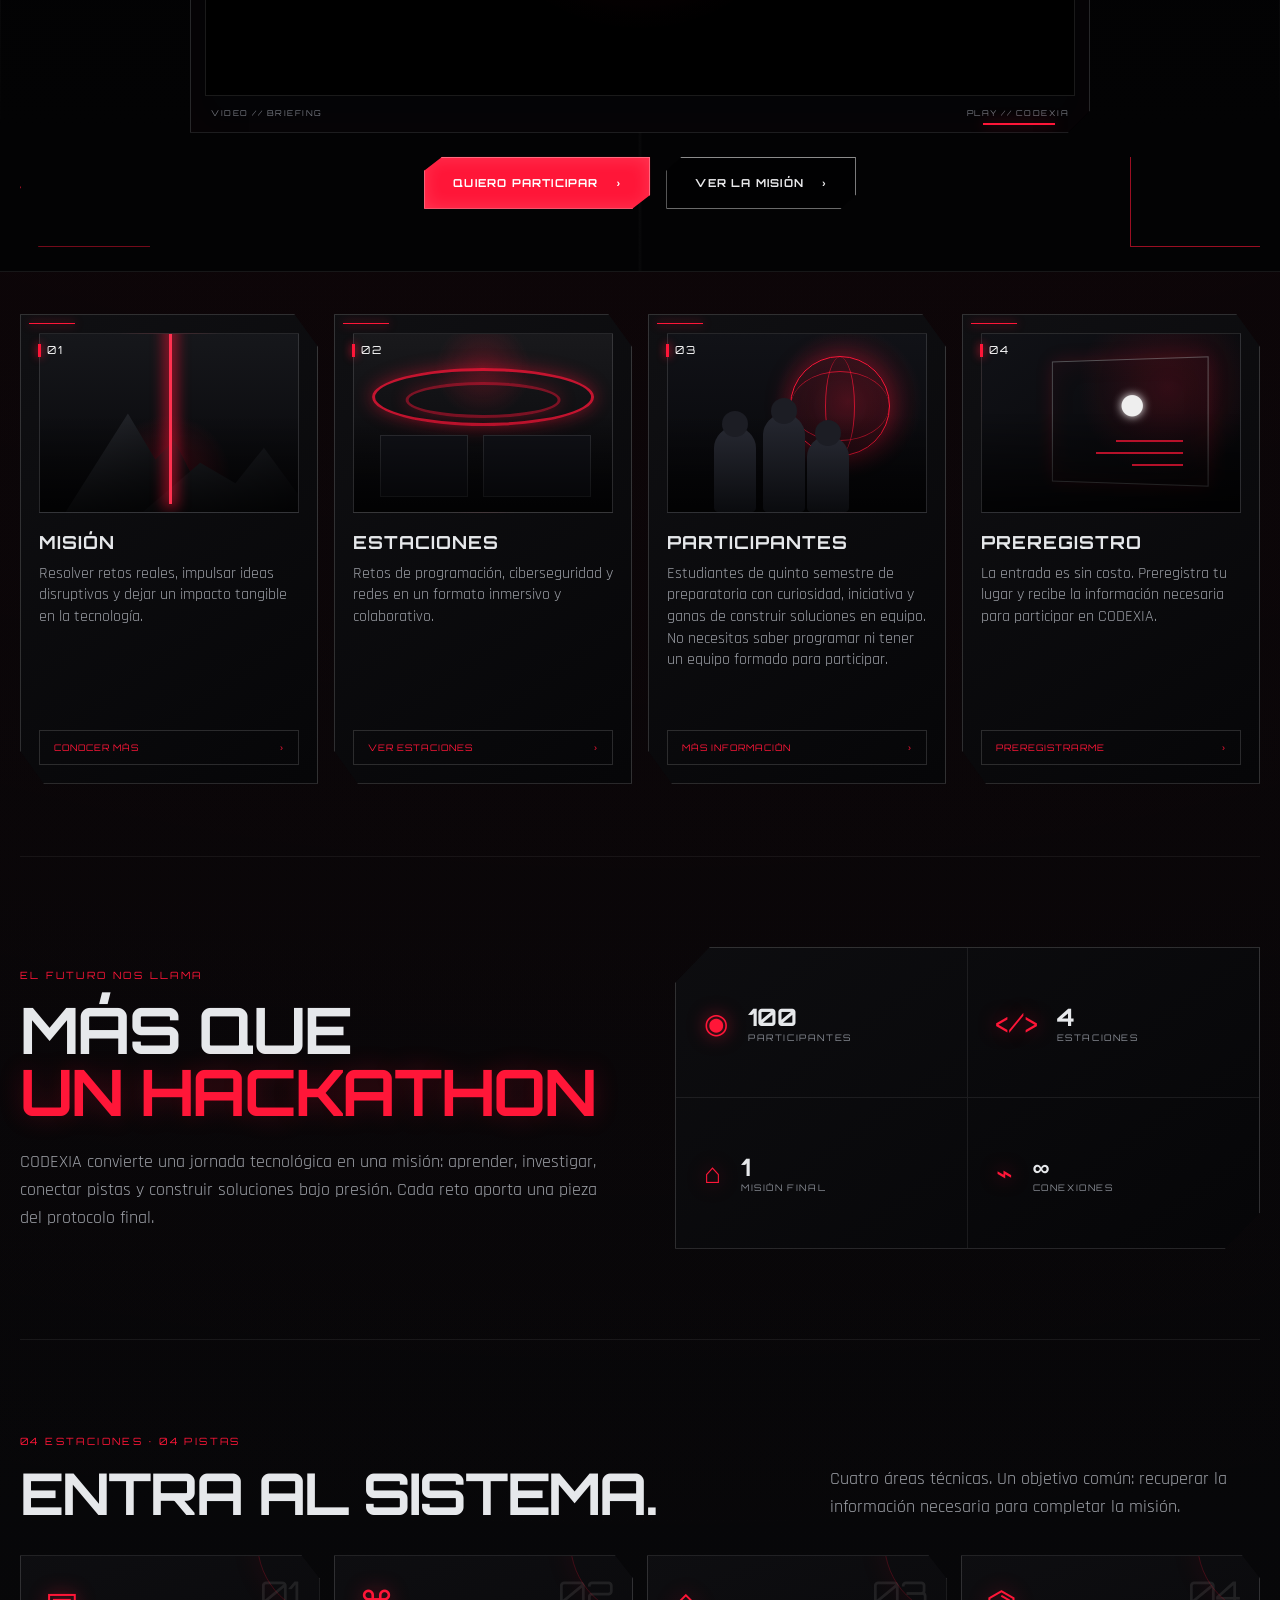
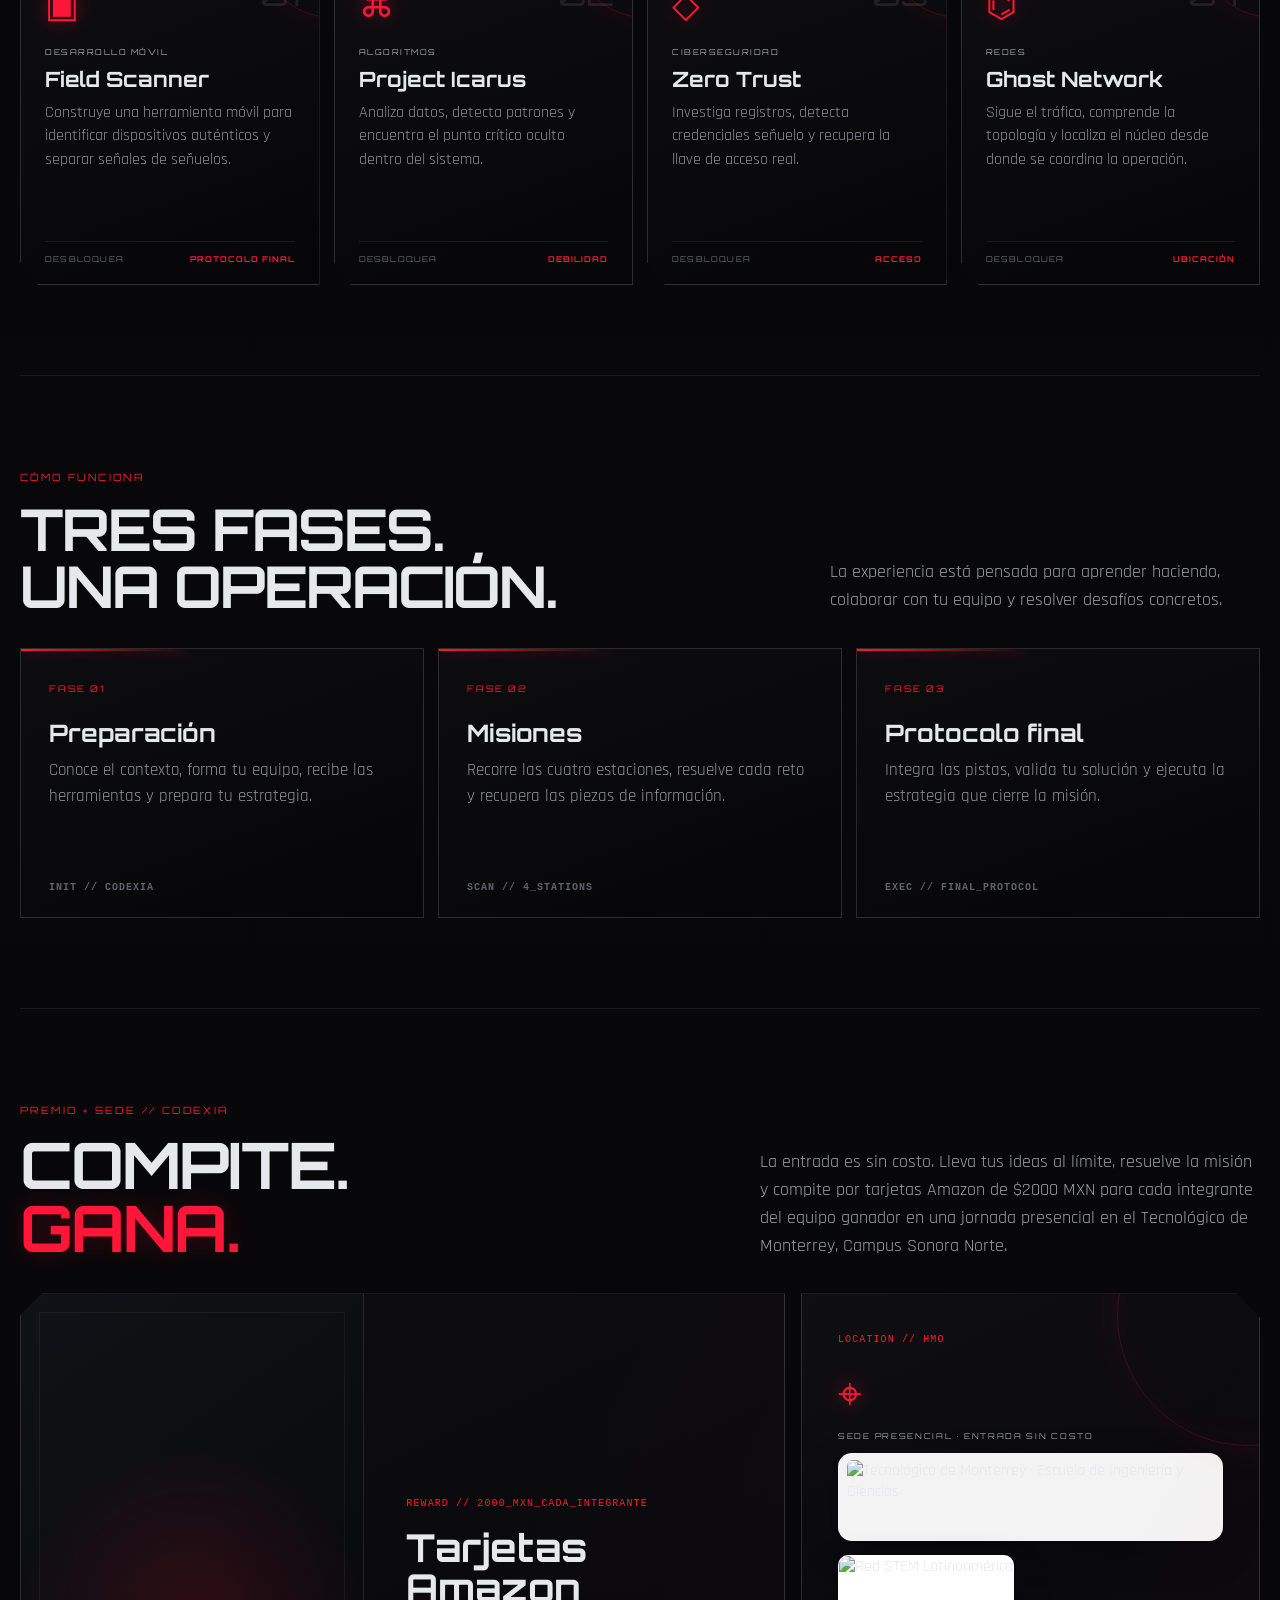
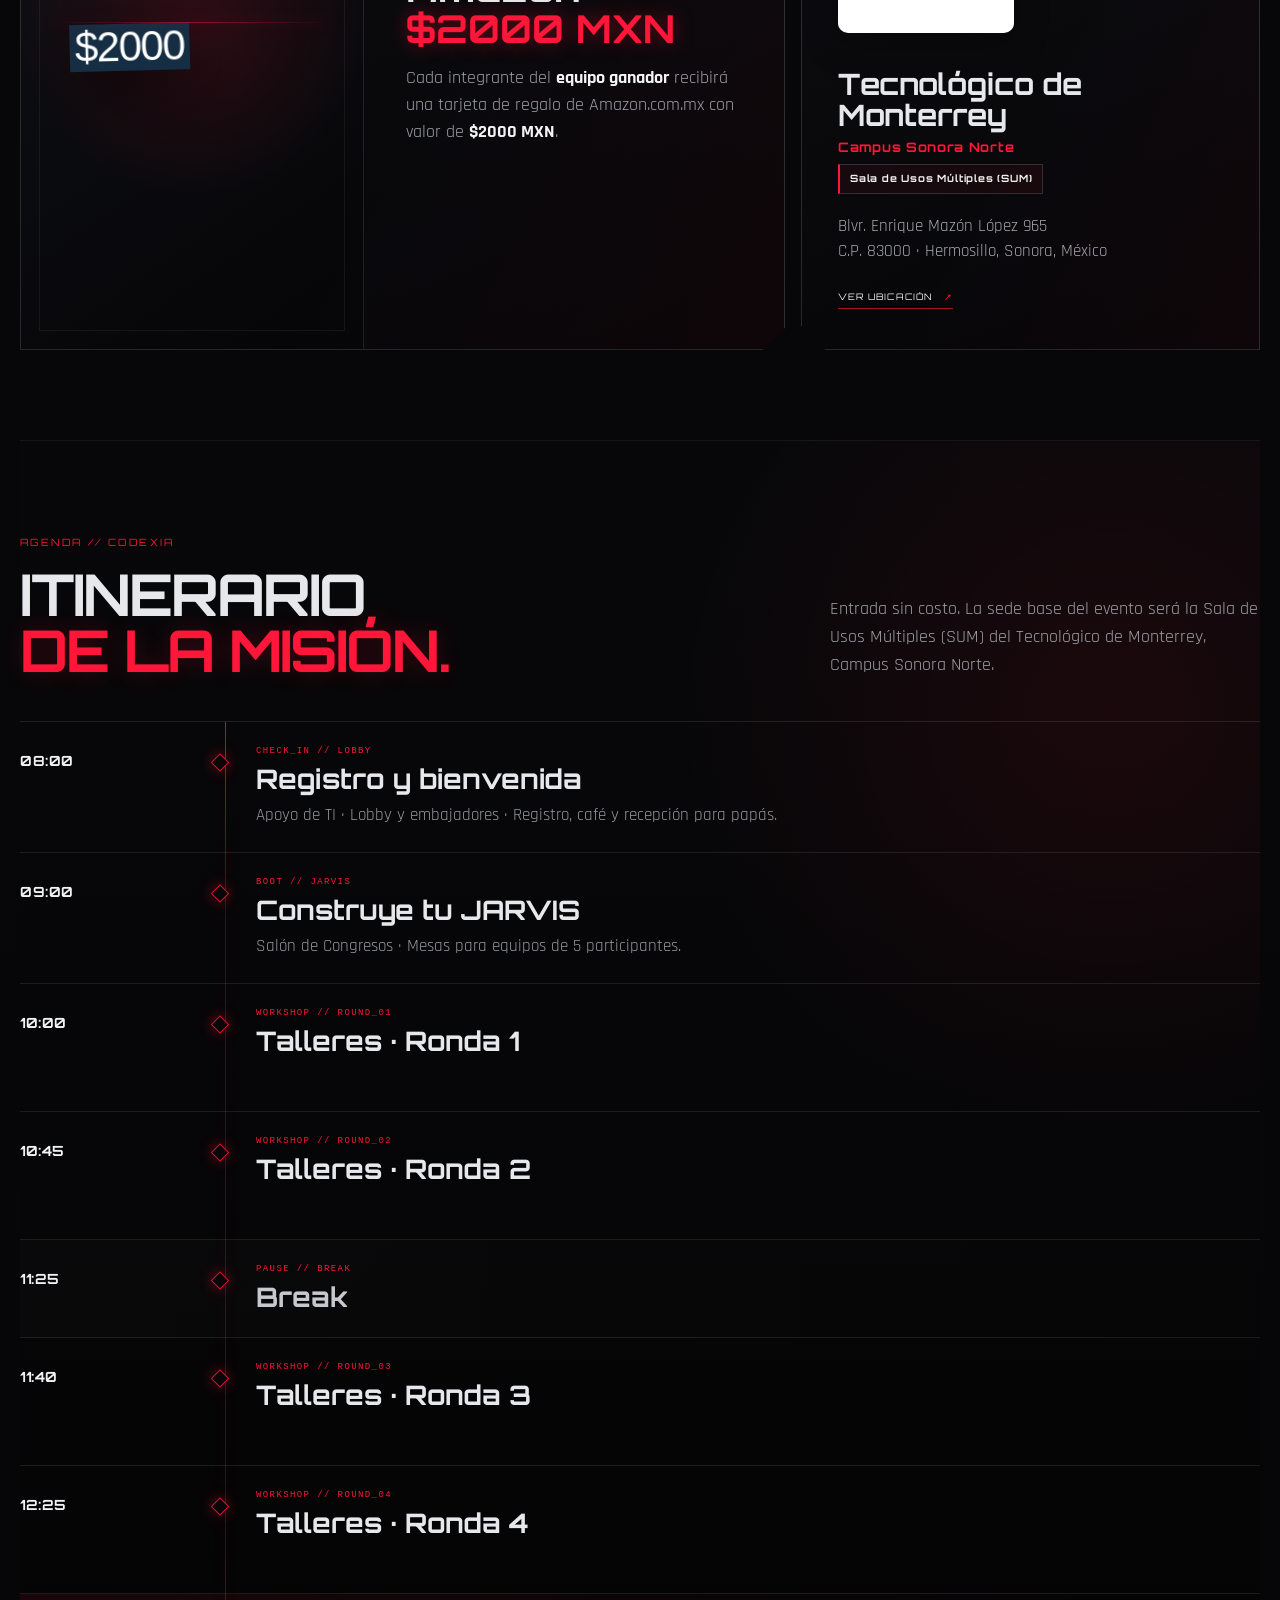
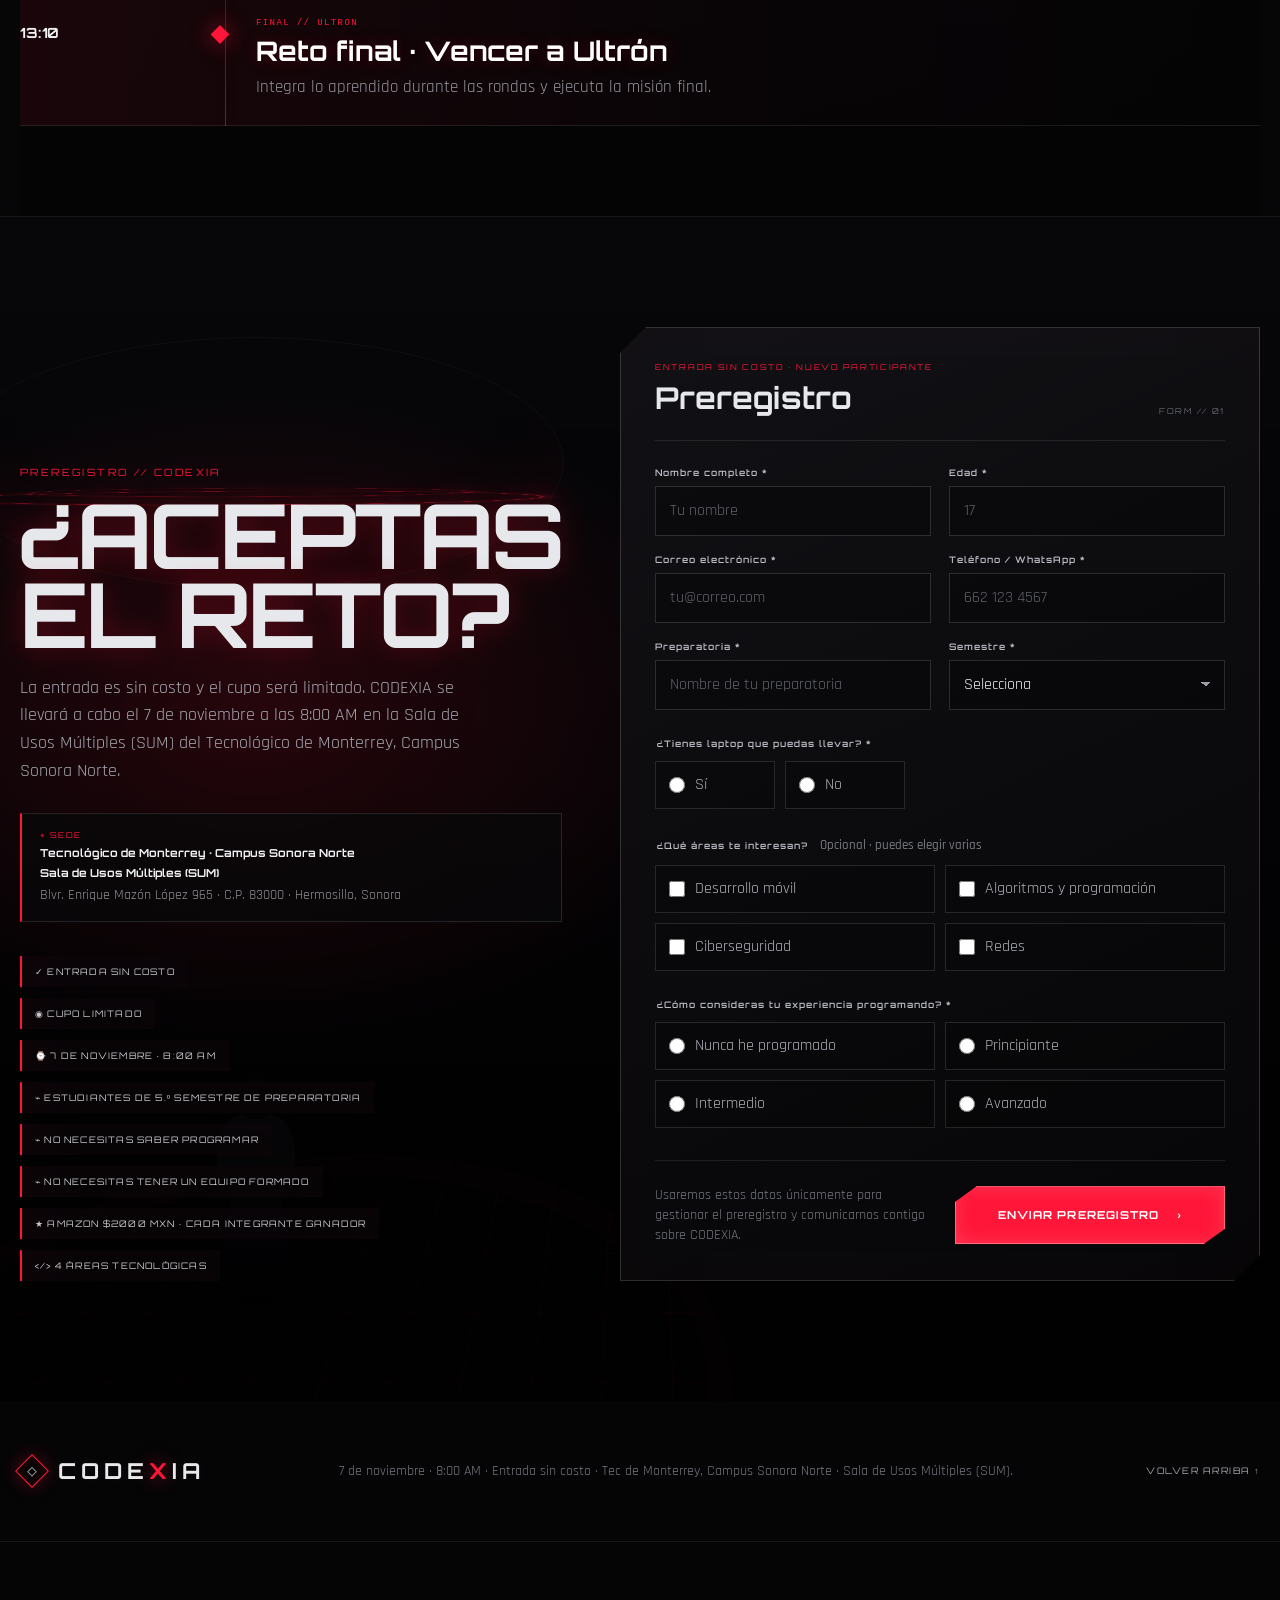
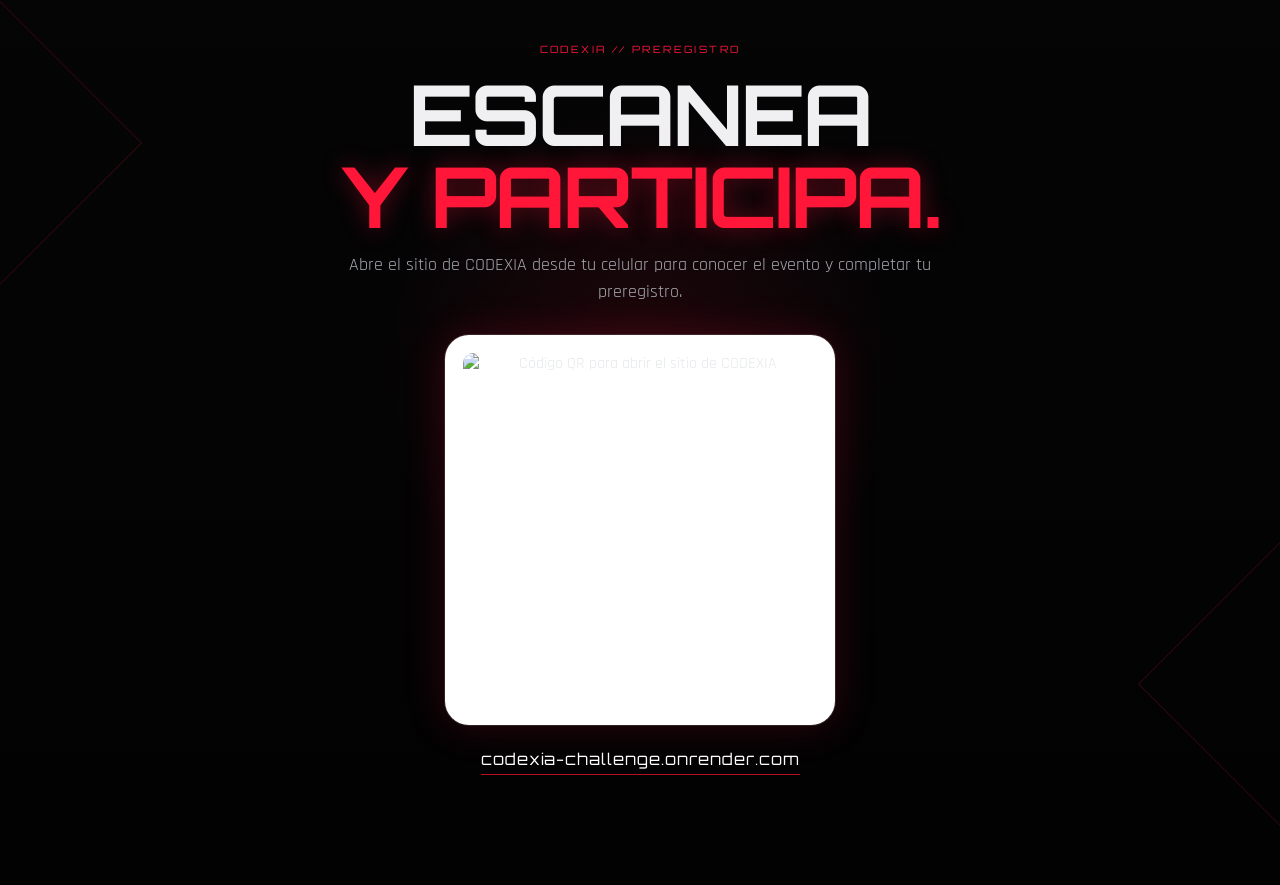
==== commit a1b5f6c3: "Add files via upload" ====
--- a/index.html
+++ b/index.html
@@ -113,8 +113,7 @@
                   loading="eager"
                   decoding="async"
                 />
-                <span class="video-play-icon" aria-hidden="true">▶</span>
-                <span class="video-play-copy">REPRODUCIR VIDEO</span>
+                <span class="video-play-icon" aria-hidden="true"></span>
               </button>
               <noscript>
                 <a class="video-fallback-link" href="https://www.youtube.com/watch?v=uPzdcvvG328" target="_blank" rel="noopener noreferrer">Ver video en YouTube</a>
--- a/styles.css
+++ b/styles.css
@@ -1837,28 +1837,23 @@
   transform: translate(-50%, -58%);
   display: grid;
   place-items: center;
-  padding-left: 5px;
   border: 1px solid rgba(255,255,255,.62);
   border-radius: 50%;
   background: rgba(5,5,7,.74);
   box-shadow: 0 0 26px rgba(255,22,56,.35), inset 0 0 20px rgba(255,22,56,.12);
-  font-family: sans-serif;
-  font-size: 27px;
   transition: transform .18s ease, background .18s ease, box-shadow .18s ease;
 }
 
-.video-play-copy {
-  position: absolute;
-  z-index: 2;
-  left: 50%;
-  top: calc(50% + 48px);
-  transform: translateX(-50%);
-  white-space: nowrap;
-  font-family: "Orbitron", sans-serif;
-  font-size: 9px;
-  letter-spacing: 1.8px;
-  color: #f0f0f2;
-  text-shadow: 0 2px 10px rgba(0,0,0,.85);
+.video-play-icon::before {
+  content: "";
+  display: block;
+  width: 0;
+  height: 0;
+  margin-left: 5px;
+  border-top: 12px solid transparent;
+  border-bottom: 12px solid transparent;
+  border-left: 20px solid #fff;
+  filter: drop-shadow(0 0 7px rgba(255,255,255,.28));
 }
 
 .video-play-button:hover .video-play-icon,
@@ -1890,12 +1885,11 @@
   .video-play-icon {
     width: 64px;
     height: 64px;
-    font-size: 23px;
-  }
-
-  .video-play-copy {
-    top: calc(50% + 40px);
-    font-size: 8px;
-    letter-spacing: 1.4px;
-  }
-}
+  }
+
+  .video-play-icon::before {
+    border-top-width: 10px;
+    border-bottom-width: 10px;
+    border-left-width: 17px;
+  }
+}
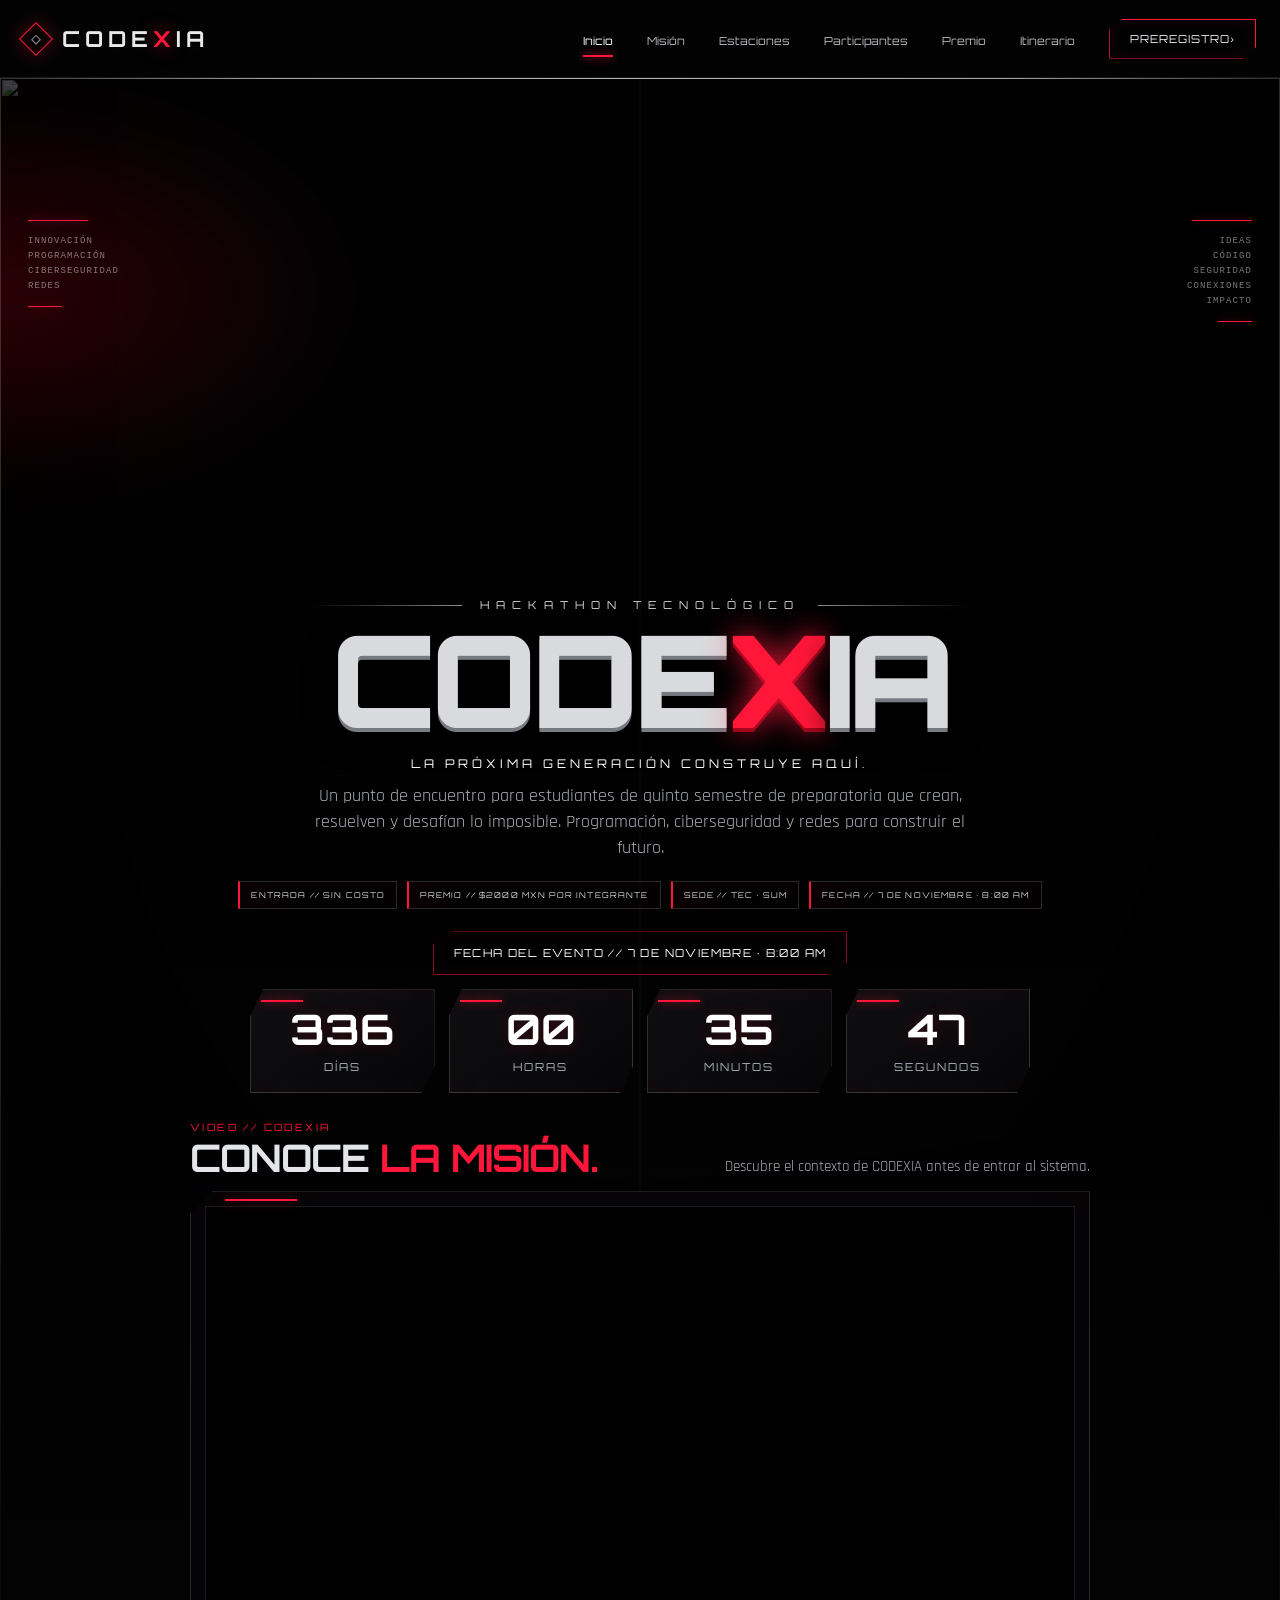
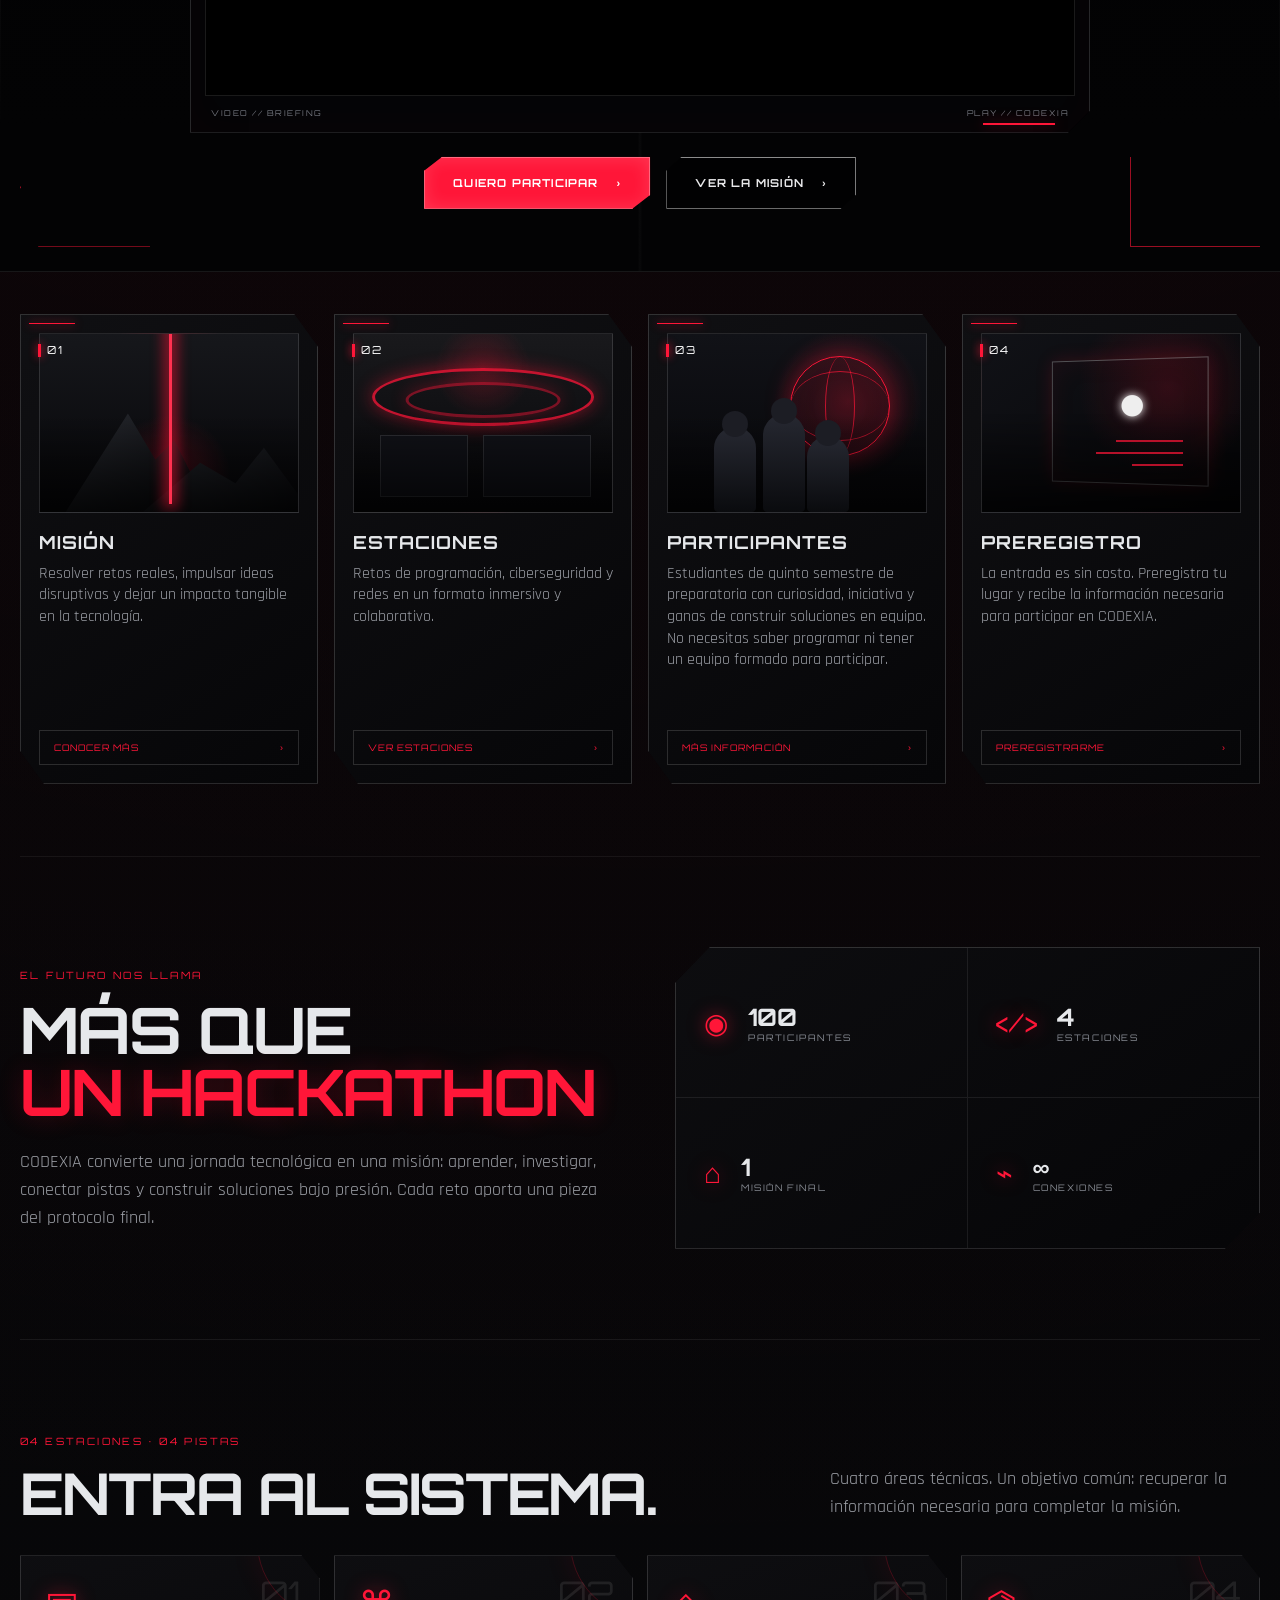
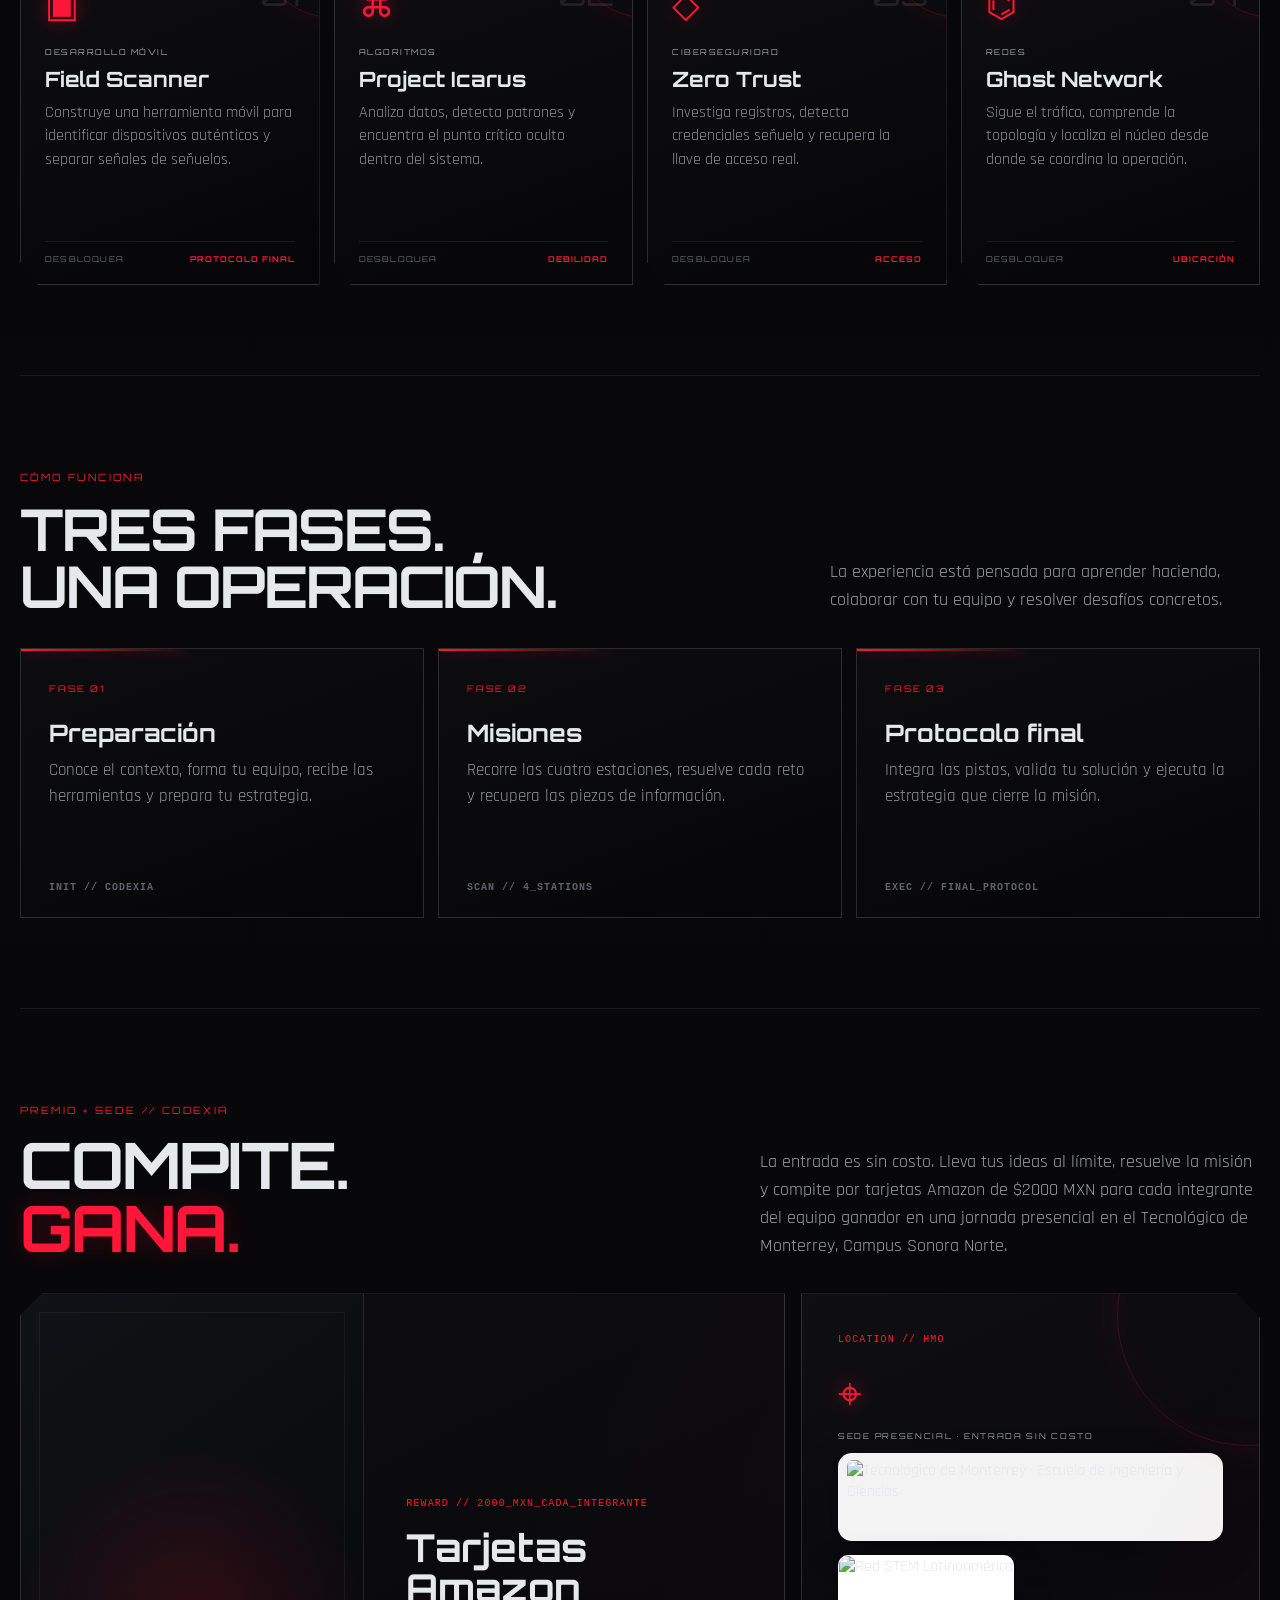
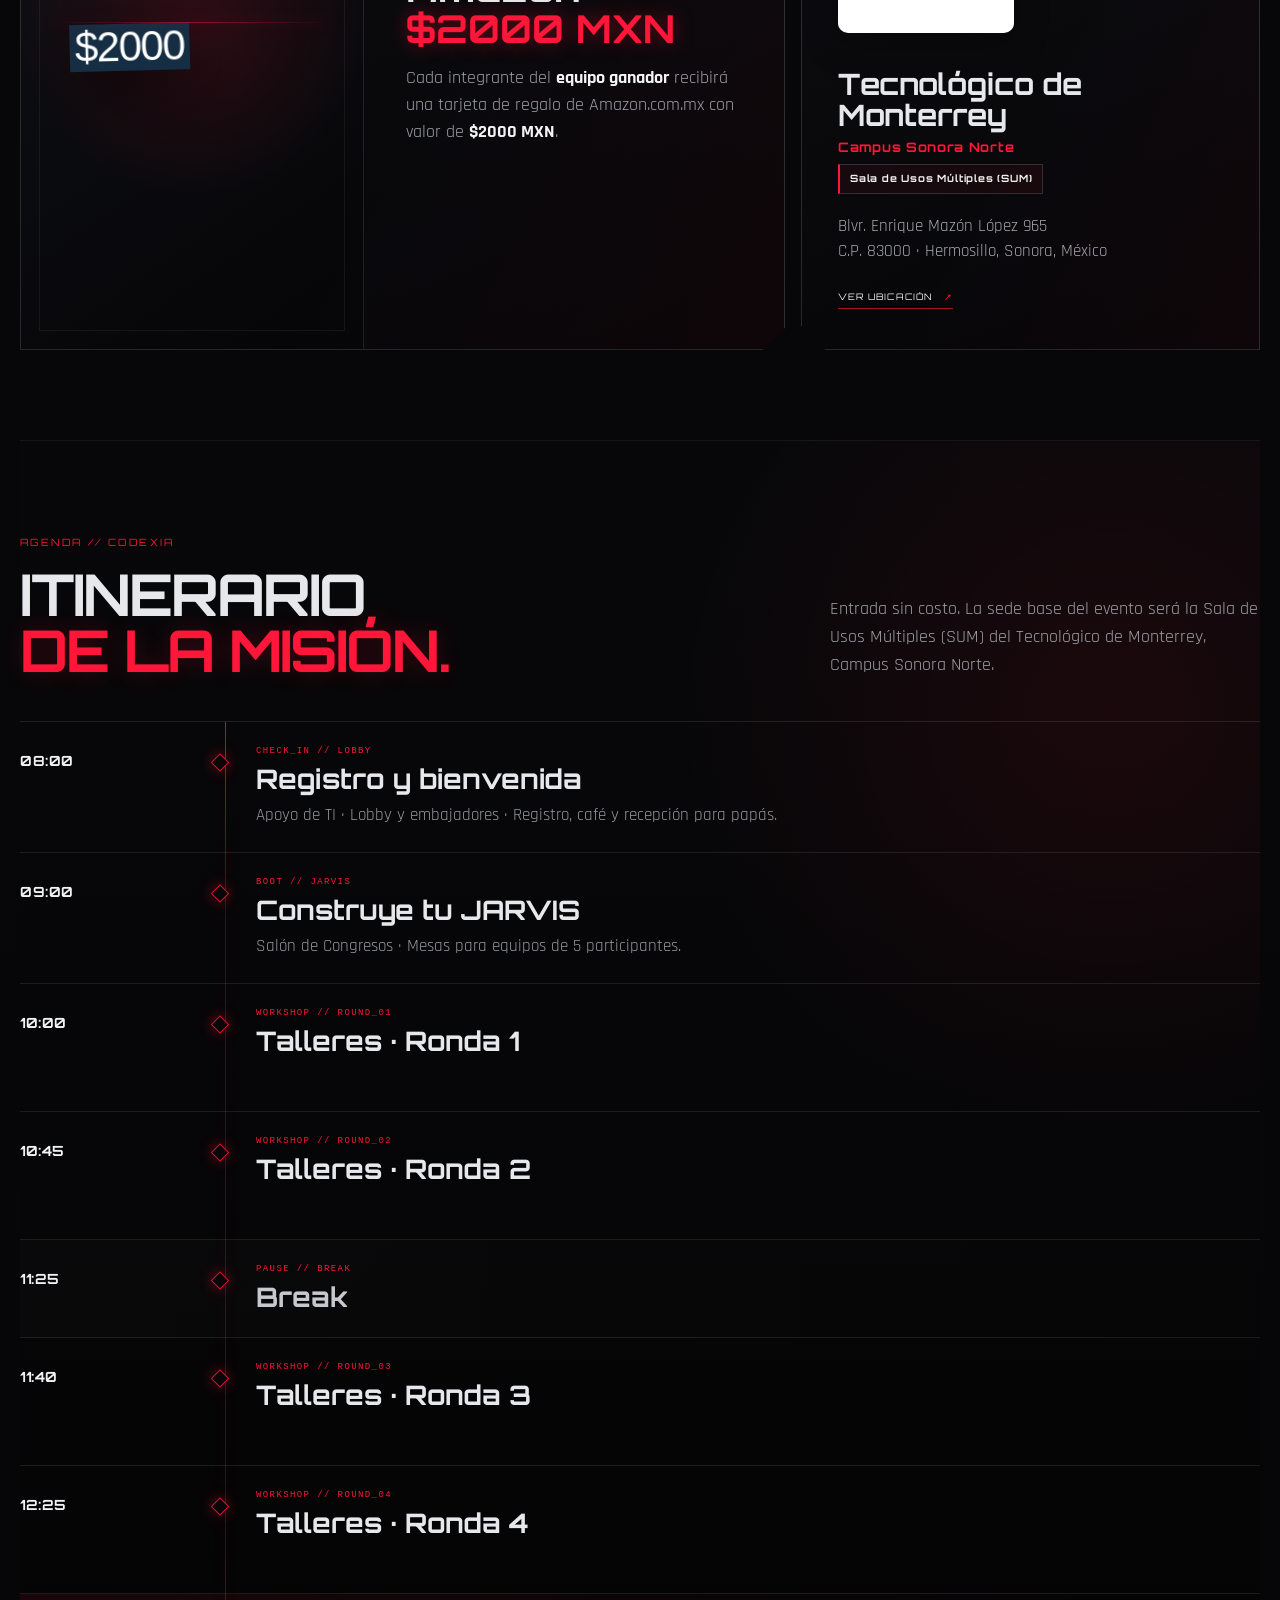
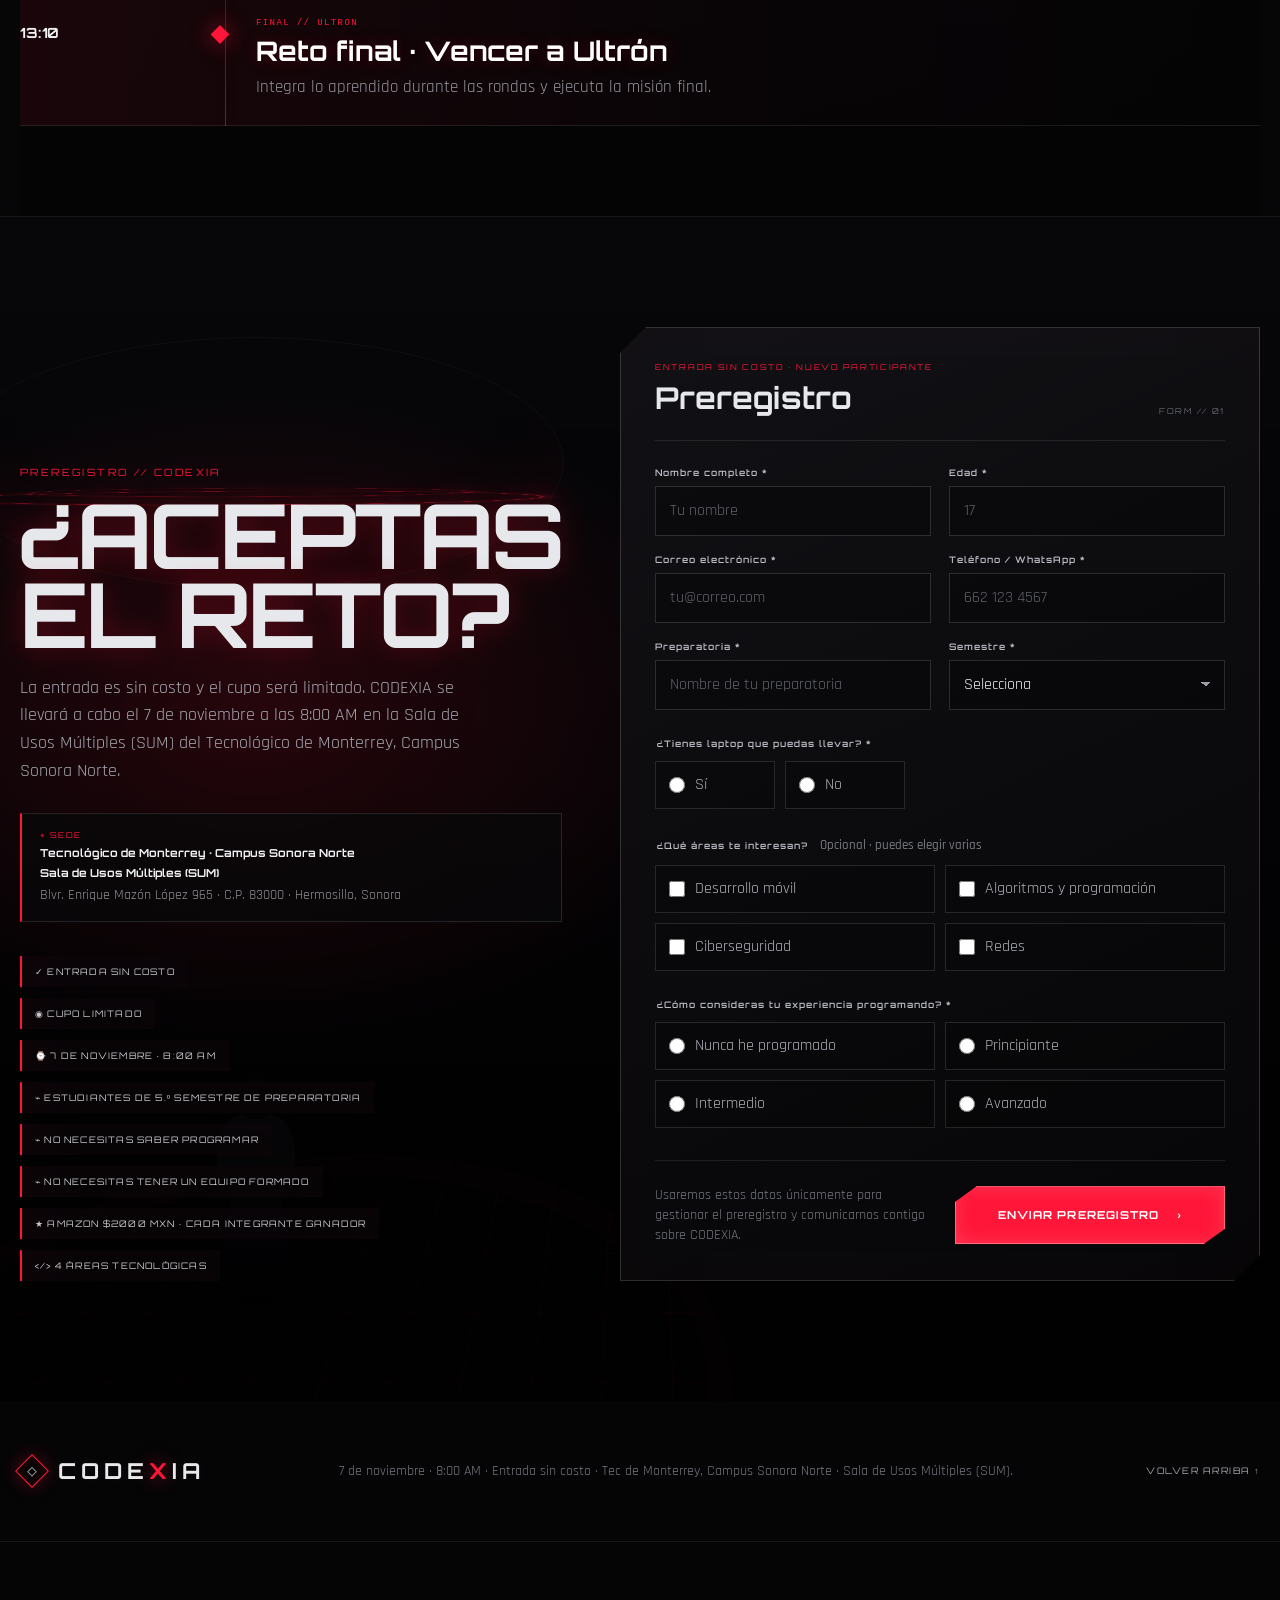
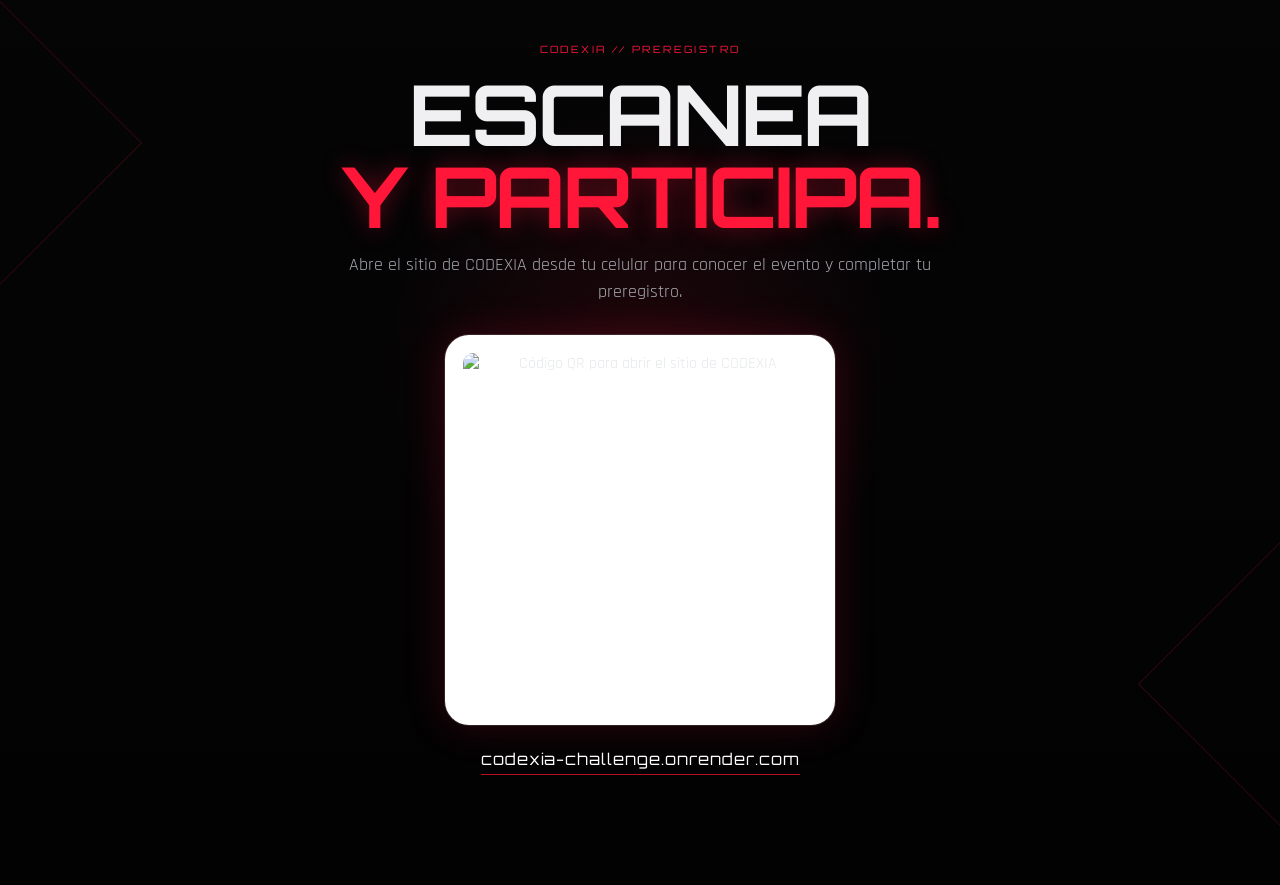
==== commit e020440b: "Add files via upload" ====
--- a/index.html
+++ b/index.html
@@ -105,19 +105,15 @@
             <p>Descubre el contexto de CODEXIA antes de entrar al sistema.</p>
           </div>
           <div class="video-shell hero-video-shell">
-            <div class="video-frame video-frame-poster" id="missionVideoFrame">
-              <button class="video-play-button" id="missionVideoPlay" type="button" aria-label="Reproducir video: Conoce la misión">
-                <img
-                  src="https://i.ytimg.com/vi/uPzdcvvG328/hqdefault.jpg"
-                  alt="Vista previa del video Conoce la misión"
-                  loading="eager"
-                  decoding="async"
-                />
-                <span class="video-play-icon" aria-hidden="true"></span>
-              </button>
-              <noscript>
-                <a class="video-fallback-link" href="https://www.youtube.com/watch?v=uPzdcvvG328" target="_blank" rel="noopener noreferrer">Ver video en YouTube</a>
-              </noscript>
+            <div class="video-frame" id="missionVideoFrame">
+              <iframe
+                src="https://www.youtube.com/embed/uPzdcvvG328?playsinline=1&amp;rel=0&amp;modestbranding=1"
+                title="Video de CODEXIA — Conoce la misión"
+                loading="eager"
+                referrerpolicy="strict-origin-when-cross-origin"
+                allow="accelerometer; autoplay; clipboard-write; encrypted-media; gyroscope; picture-in-picture; web-share"
+                allowfullscreen
+              ></iframe>
             </div>
             <div class="video-meta" aria-hidden="true">
               <span>VIDEO // BRIEFING</span>
--- a/styles.css
+++ b/styles.css
@@ -1594,9 +1594,11 @@
 .video-frame iframe {
   position: absolute;
   inset: 0;
+  display: block;
   width: 100%;
   height: 100%;
   border: 0;
+  background: #000;
 }
 
 .video-meta {
@@ -1785,111 +1787,3 @@
 }
 
 
-/* Reproductor de misión compatible con iOS Safari */
-.video-frame-poster {
-  isolation: isolate;
-}
-
-.video-play-button {
-  position: absolute;
-  inset: 0;
-  width: 100%;
-  height: 100%;
-  border: 0;
-  padding: 0;
-  margin: 0;
-  cursor: pointer;
-  background: #000;
-  overflow: hidden;
-  color: #fff;
-  font: inherit;
-}
-
-.video-play-button img {
-  position: absolute;
-  inset: 0;
-  width: 100%;
-  height: 100%;
-  object-fit: cover;
-  object-position: center;
-  opacity: .76;
-  filter: saturate(.85) contrast(1.08) brightness(.78);
-  transform: scale(1.01);
-}
-
-.video-play-button::after {
-  content: "";
-  position: absolute;
-  inset: 0;
-  background:
-    linear-gradient(180deg, rgba(0,0,0,.10), rgba(0,0,0,.34)),
-    radial-gradient(circle at center, rgba(255,22,56,.14), transparent 36%);
-  pointer-events: none;
-}
-
-.video-play-icon {
-  position: absolute;
-  z-index: 2;
-  left: 50%;
-  top: 50%;
-  width: 76px;
-  height: 76px;
-  transform: translate(-50%, -58%);
-  display: grid;
-  place-items: center;
-  border: 1px solid rgba(255,255,255,.62);
-  border-radius: 50%;
-  background: rgba(5,5,7,.74);
-  box-shadow: 0 0 26px rgba(255,22,56,.35), inset 0 0 20px rgba(255,22,56,.12);
-  transition: transform .18s ease, background .18s ease, box-shadow .18s ease;
-}
-
-.video-play-icon::before {
-  content: "";
-  display: block;
-  width: 0;
-  height: 0;
-  margin-left: 5px;
-  border-top: 12px solid transparent;
-  border-bottom: 12px solid transparent;
-  border-left: 20px solid #fff;
-  filter: drop-shadow(0 0 7px rgba(255,255,255,.28));
-}
-
-.video-play-button:hover .video-play-icon,
-.video-play-button:focus-visible .video-play-icon {
-  transform: translate(-50%, -58%) scale(1.06);
-  background: rgba(255,22,56,.2);
-  box-shadow: 0 0 34px rgba(255,22,56,.5), inset 0 0 22px rgba(255,22,56,.16);
-}
-
-.video-frame.is-playing iframe {
-  position: absolute;
-  inset: 0;
-  width: 100%;
-  height: 100%;
-  border: 0;
-  background: #000;
-}
-
-.video-fallback-link {
-  position: absolute;
-  inset: 0;
-  display: grid;
-  place-items: center;
-  color: white;
-  background: #000;
-}
-
-@media (max-width: 760px) {
-  .video-play-icon {
-    width: 64px;
-    height: 64px;
-  }
-
-  .video-play-icon::before {
-    border-top-width: 10px;
-    border-bottom-width: 10px;
-    border-left-width: 17px;
-  }
-}
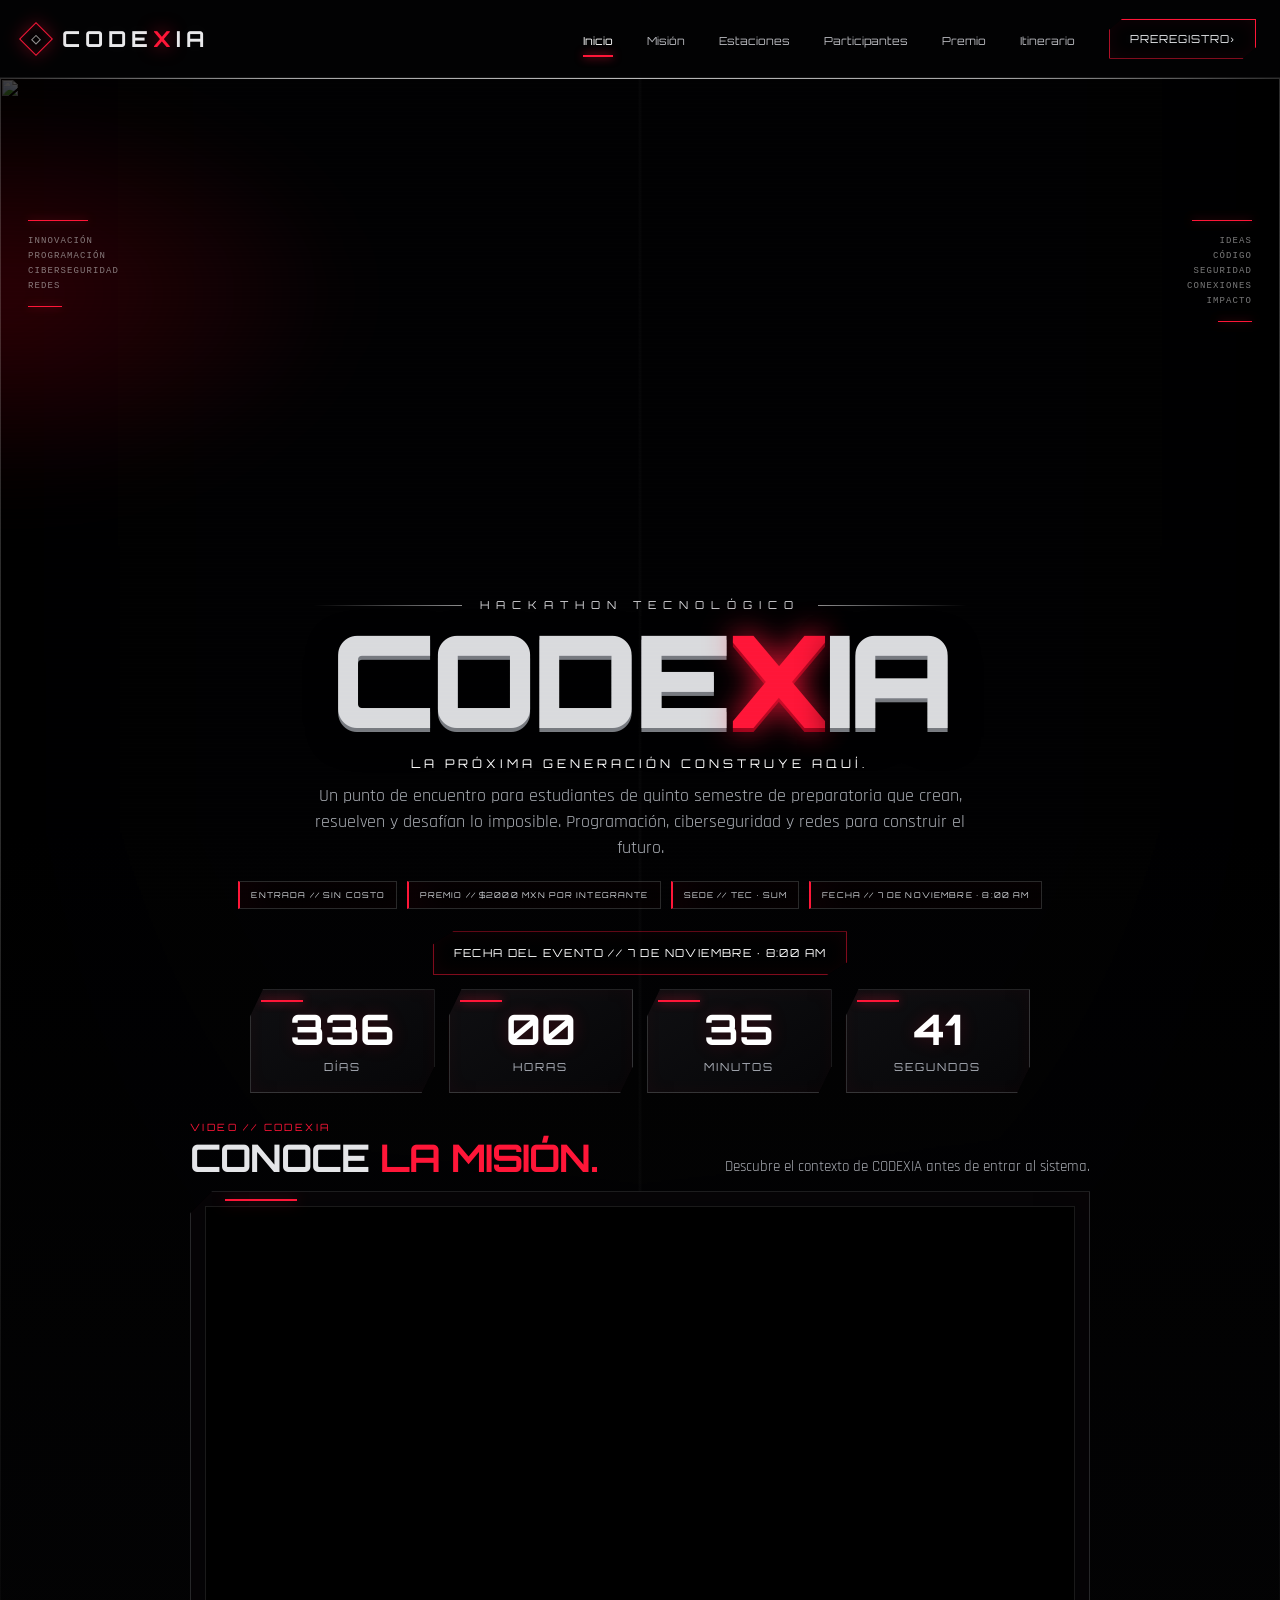
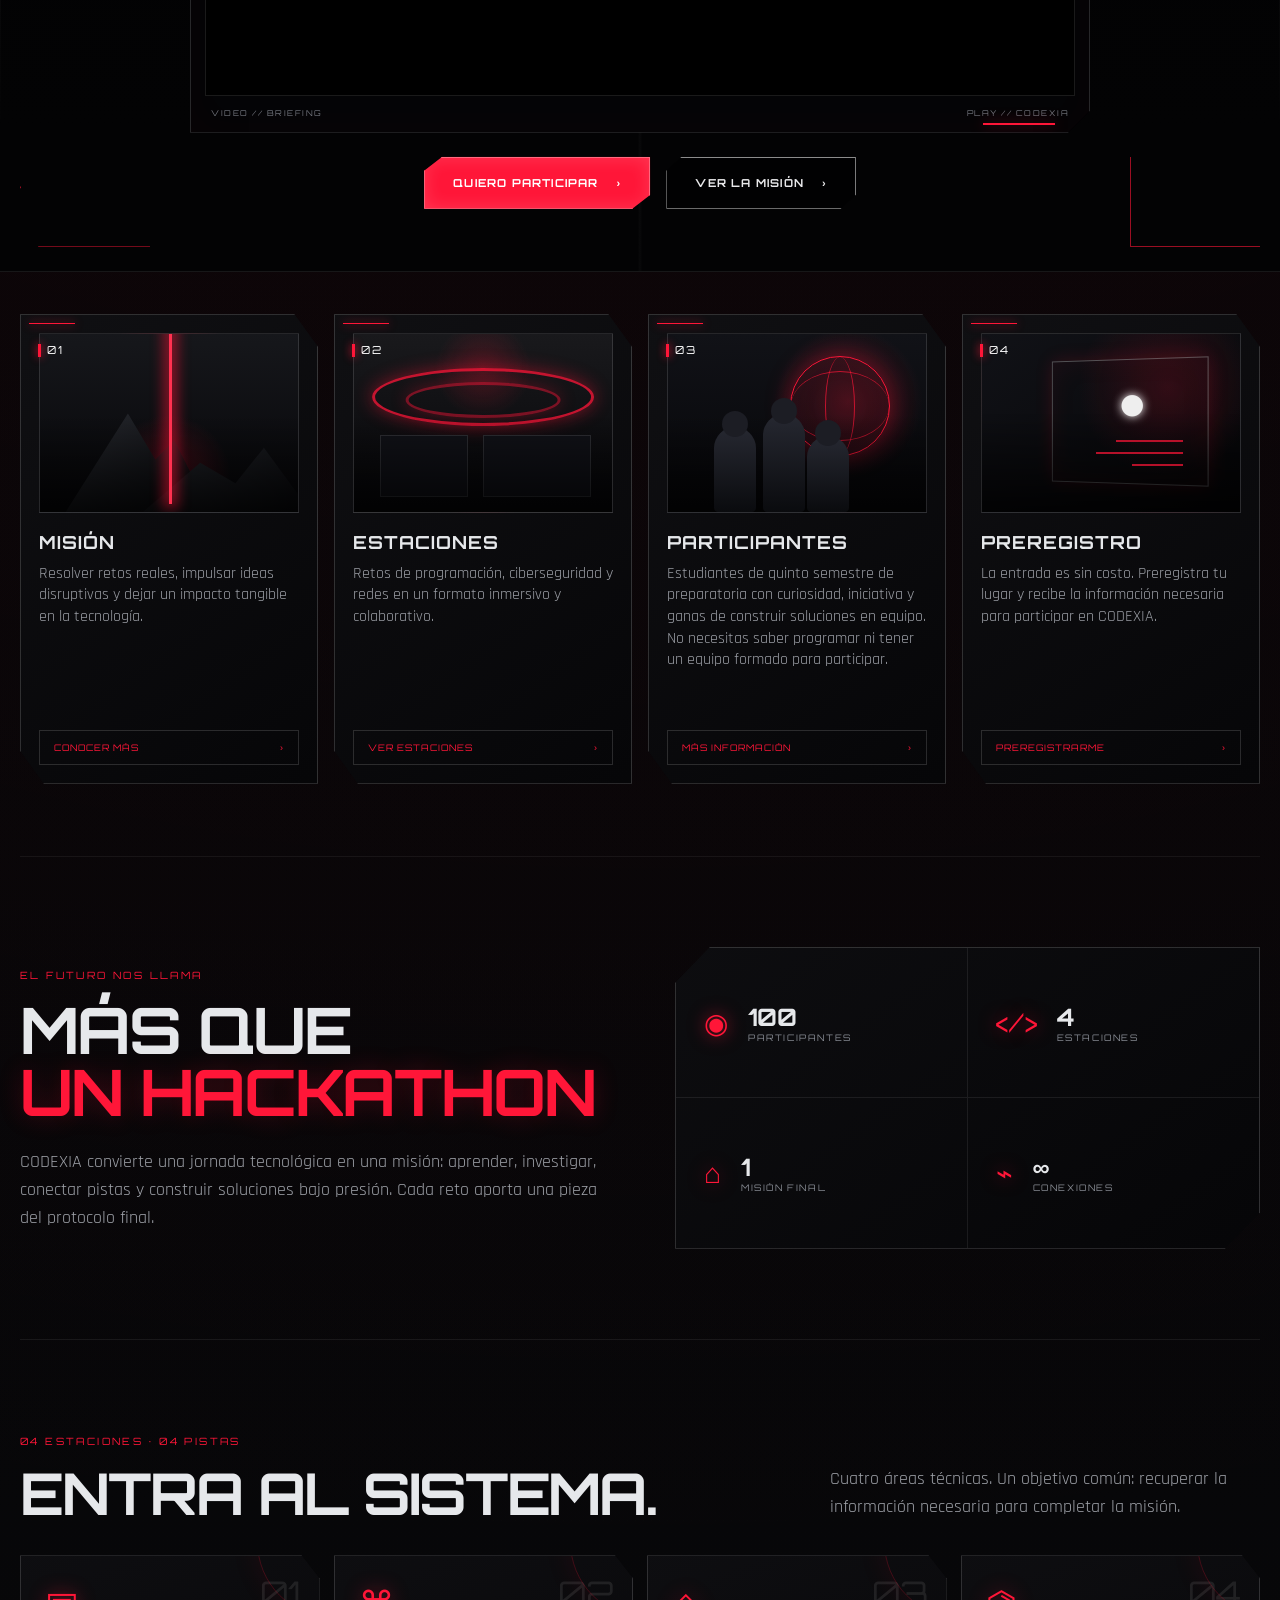
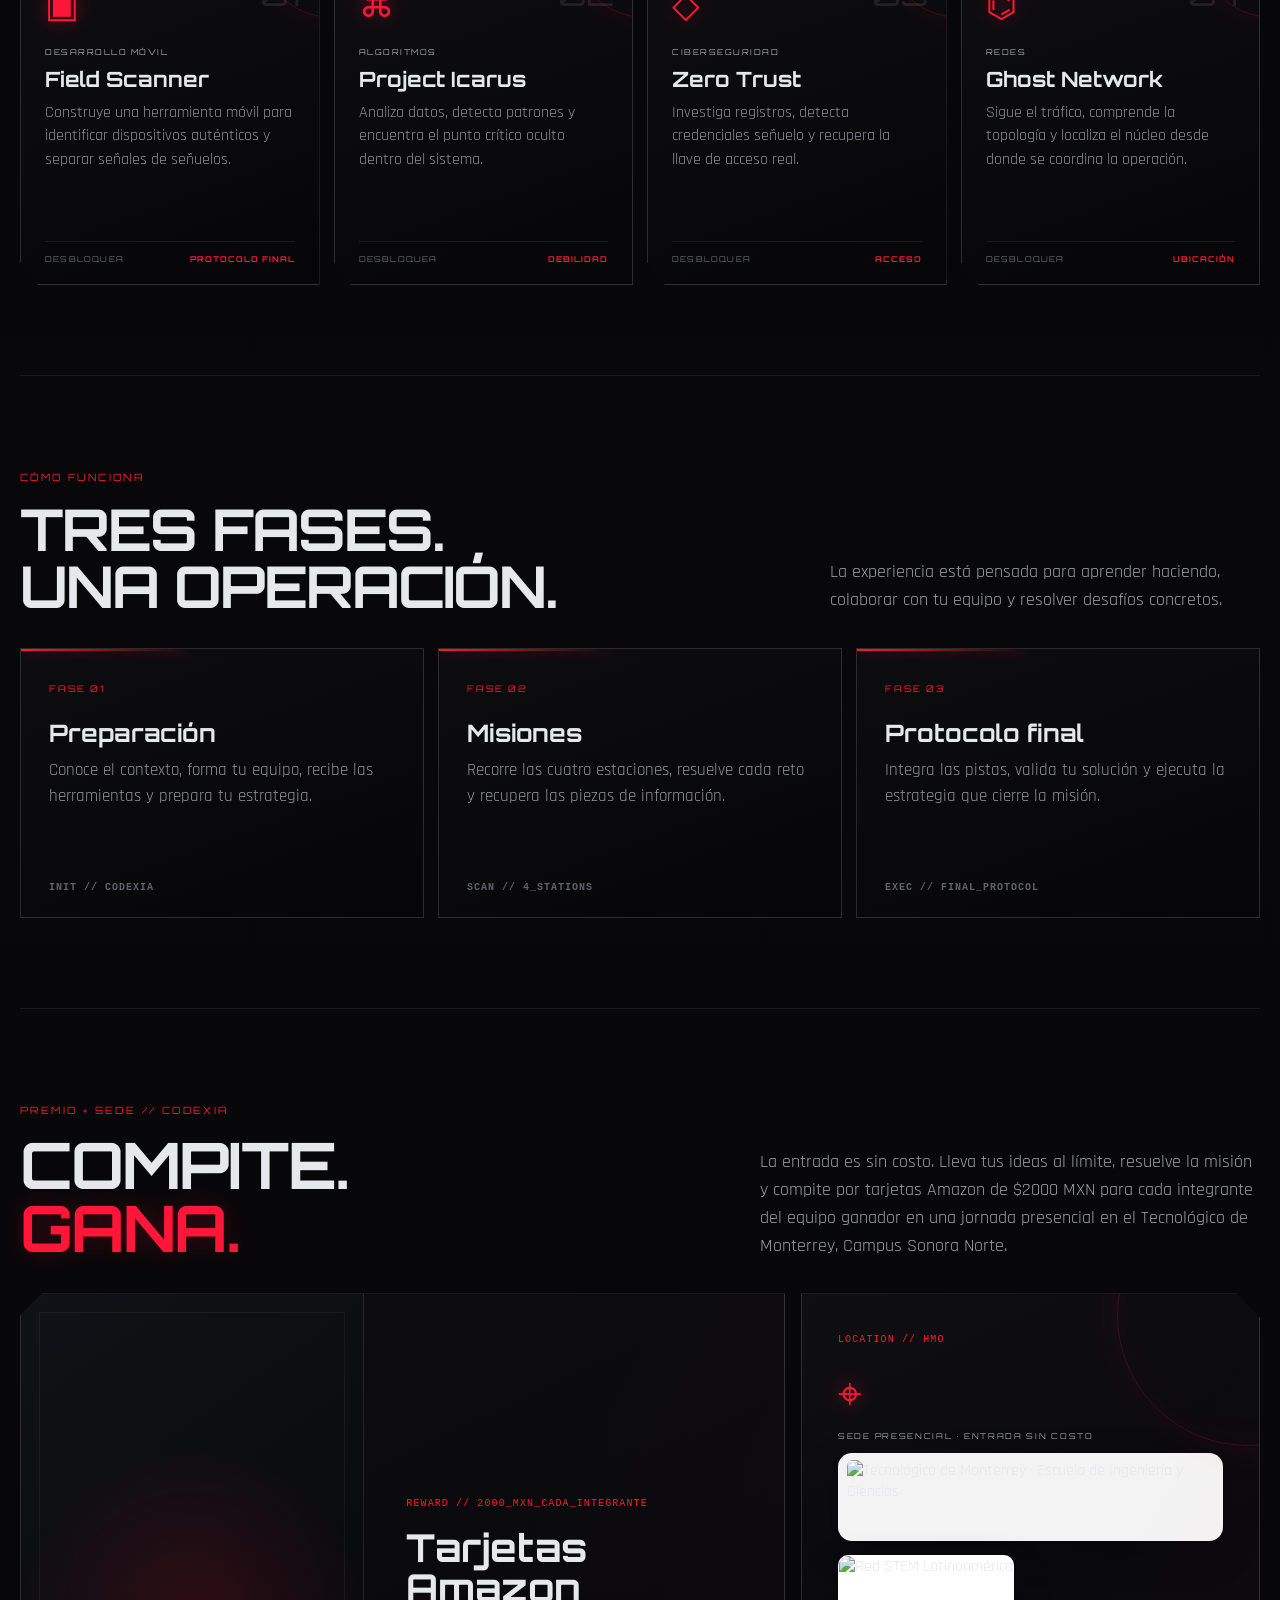
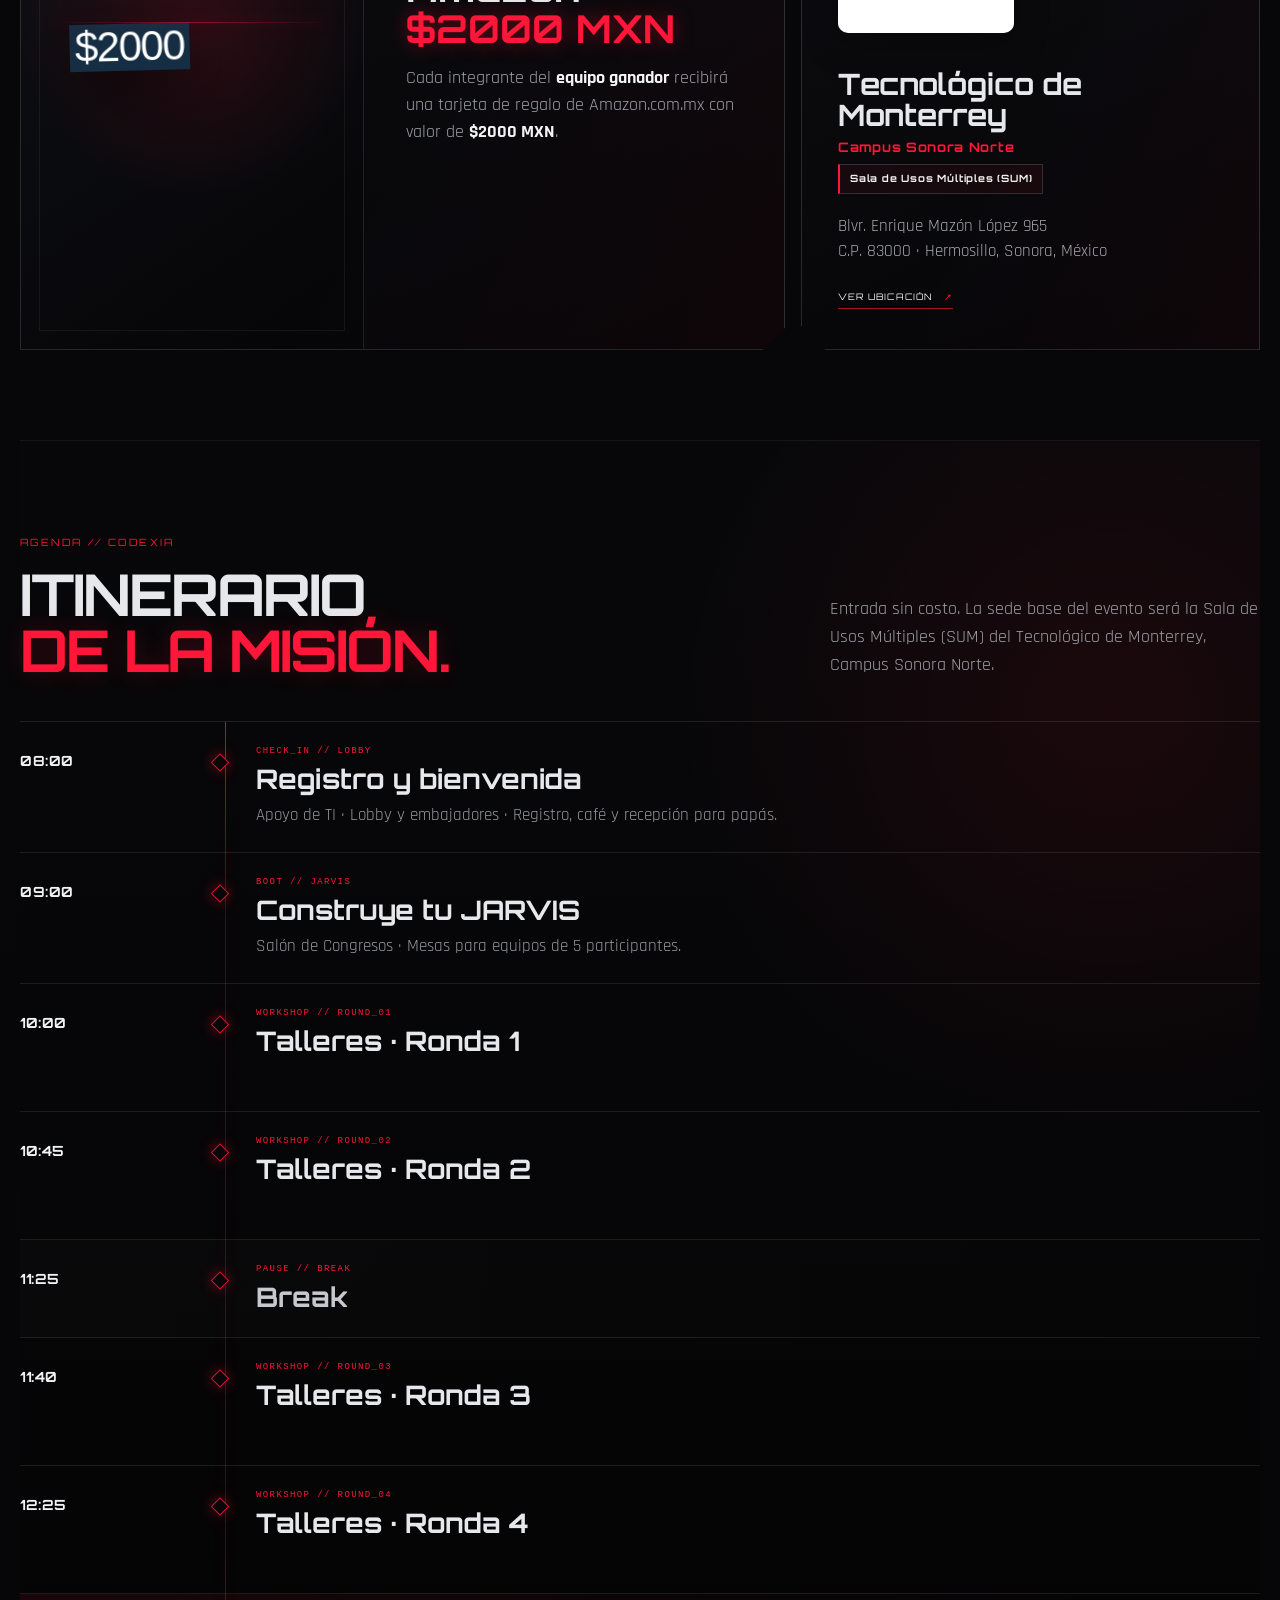
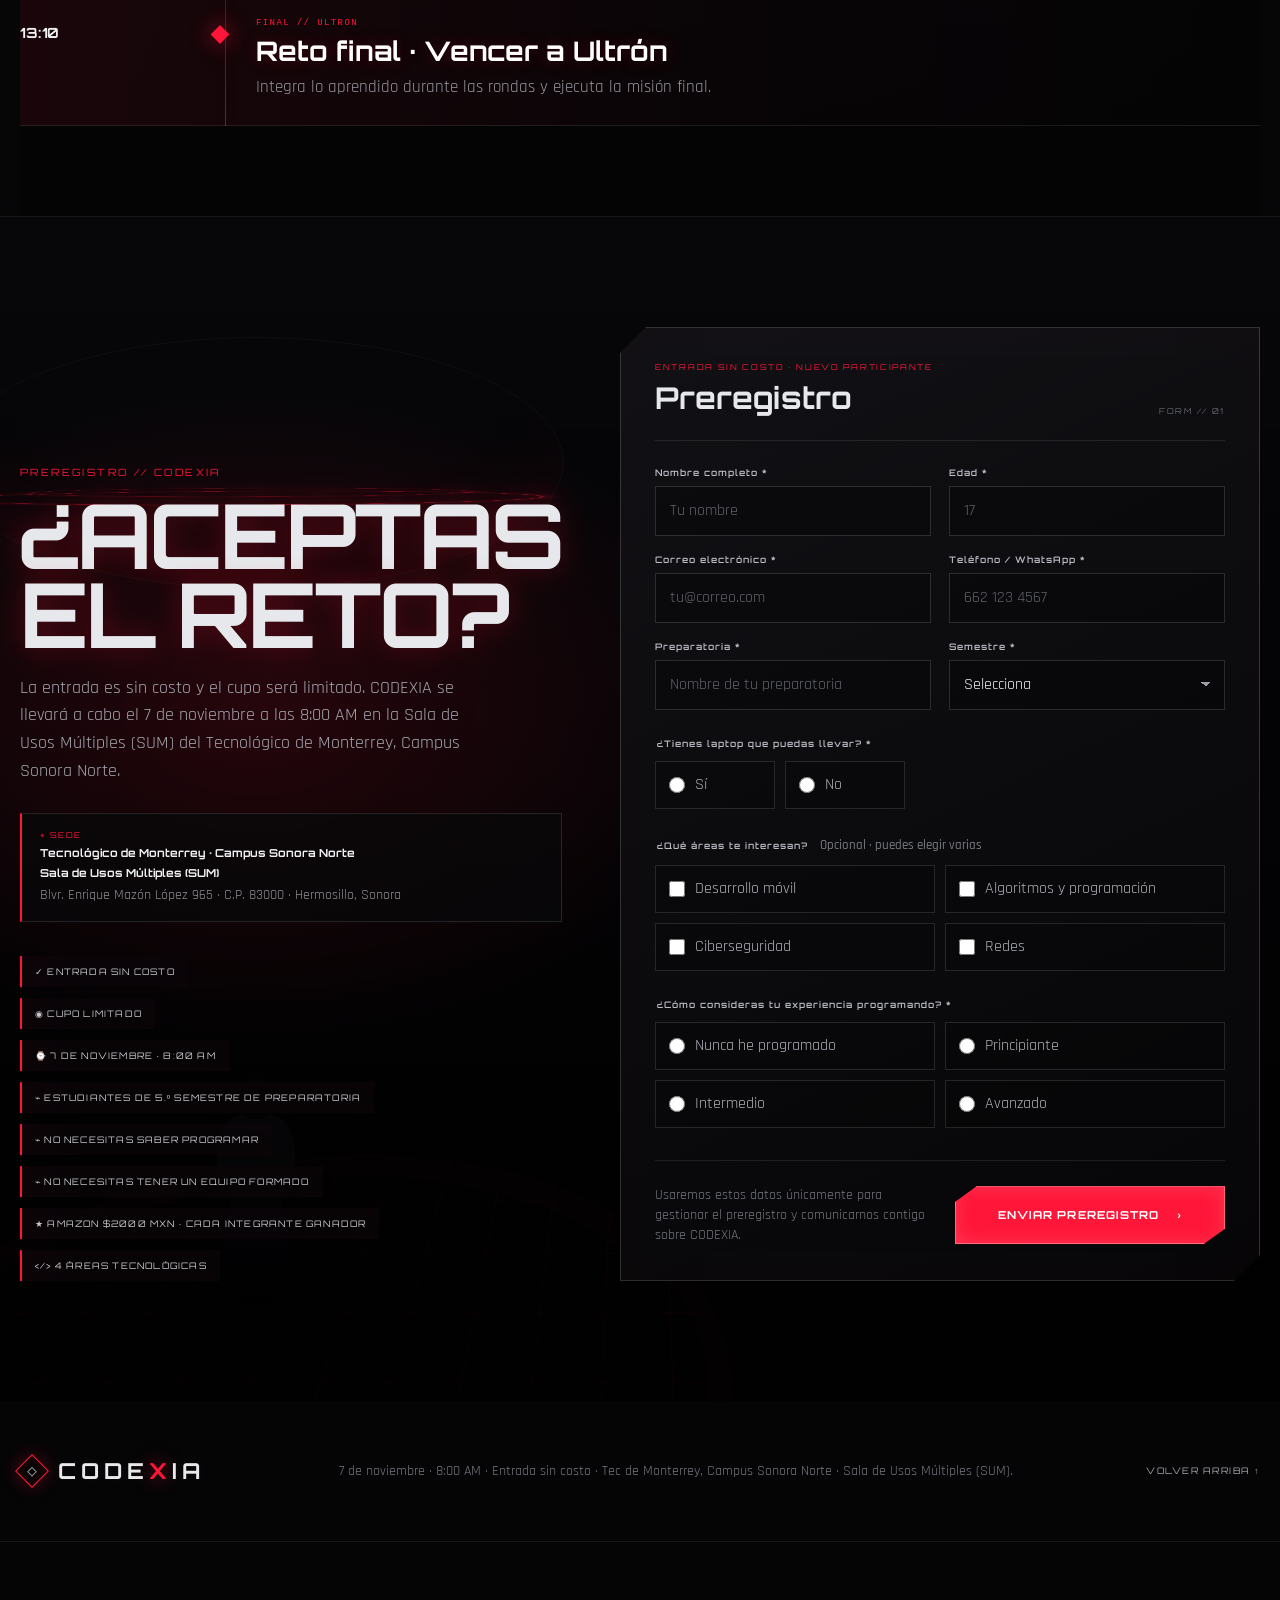
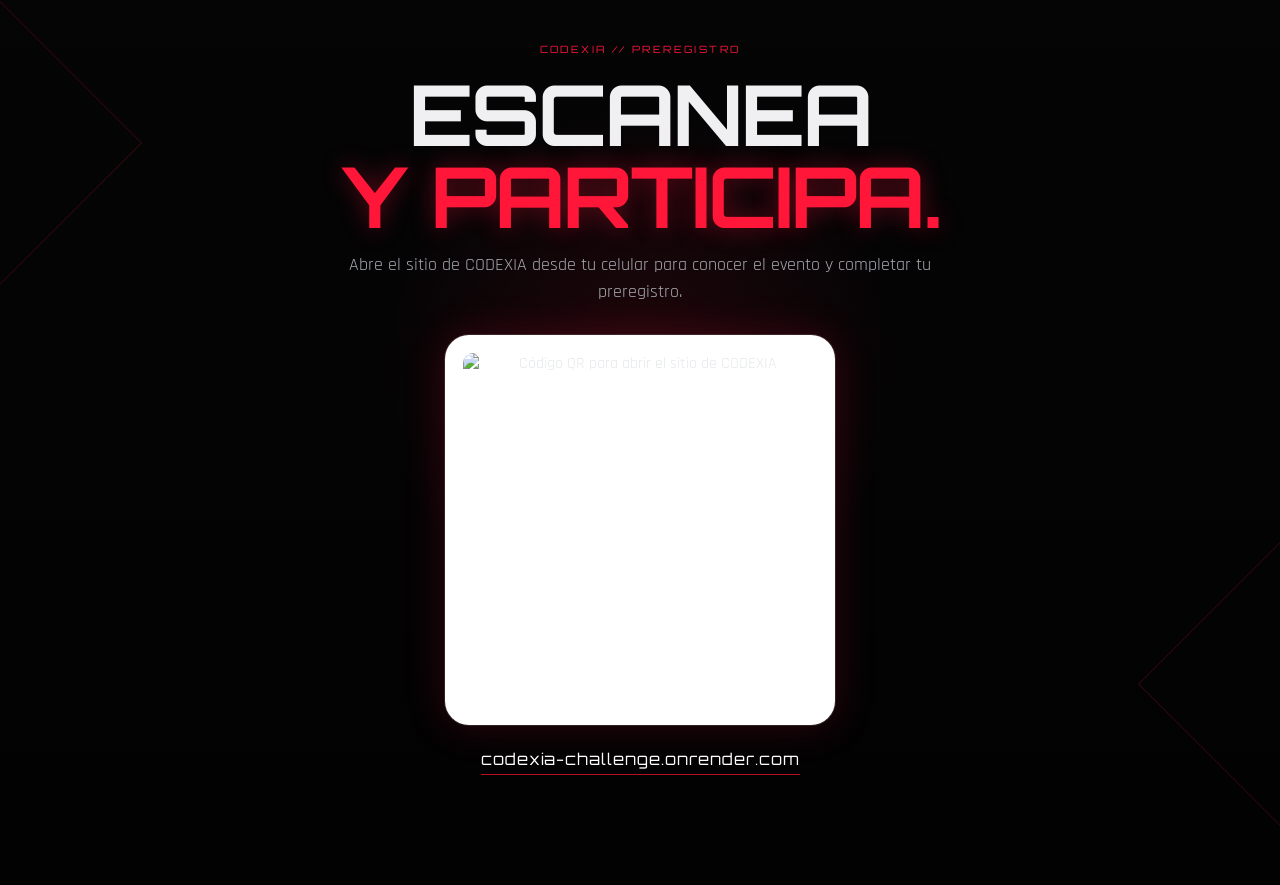
==== commit e734c40a: "Add files via upload" ====
--- a/index.html
+++ b/index.html
@@ -107,7 +107,7 @@
           <div class="video-shell hero-video-shell">
             <div class="video-frame" id="missionVideoFrame">
               <iframe
-                src="https://www.youtube.com/embed/uPzdcvvG328?playsinline=1&amp;rel=0&amp;modestbranding=1"
+                src="https://www.youtube.com/embed/ulq9FeBQgr4?playsinline=1&amp;rel=0&amp;modestbranding=1"
                 title="Video de CODEXIA — Conoce la misión"
                 loading="eager"
                 referrerpolicy="strict-origin-when-cross-origin"
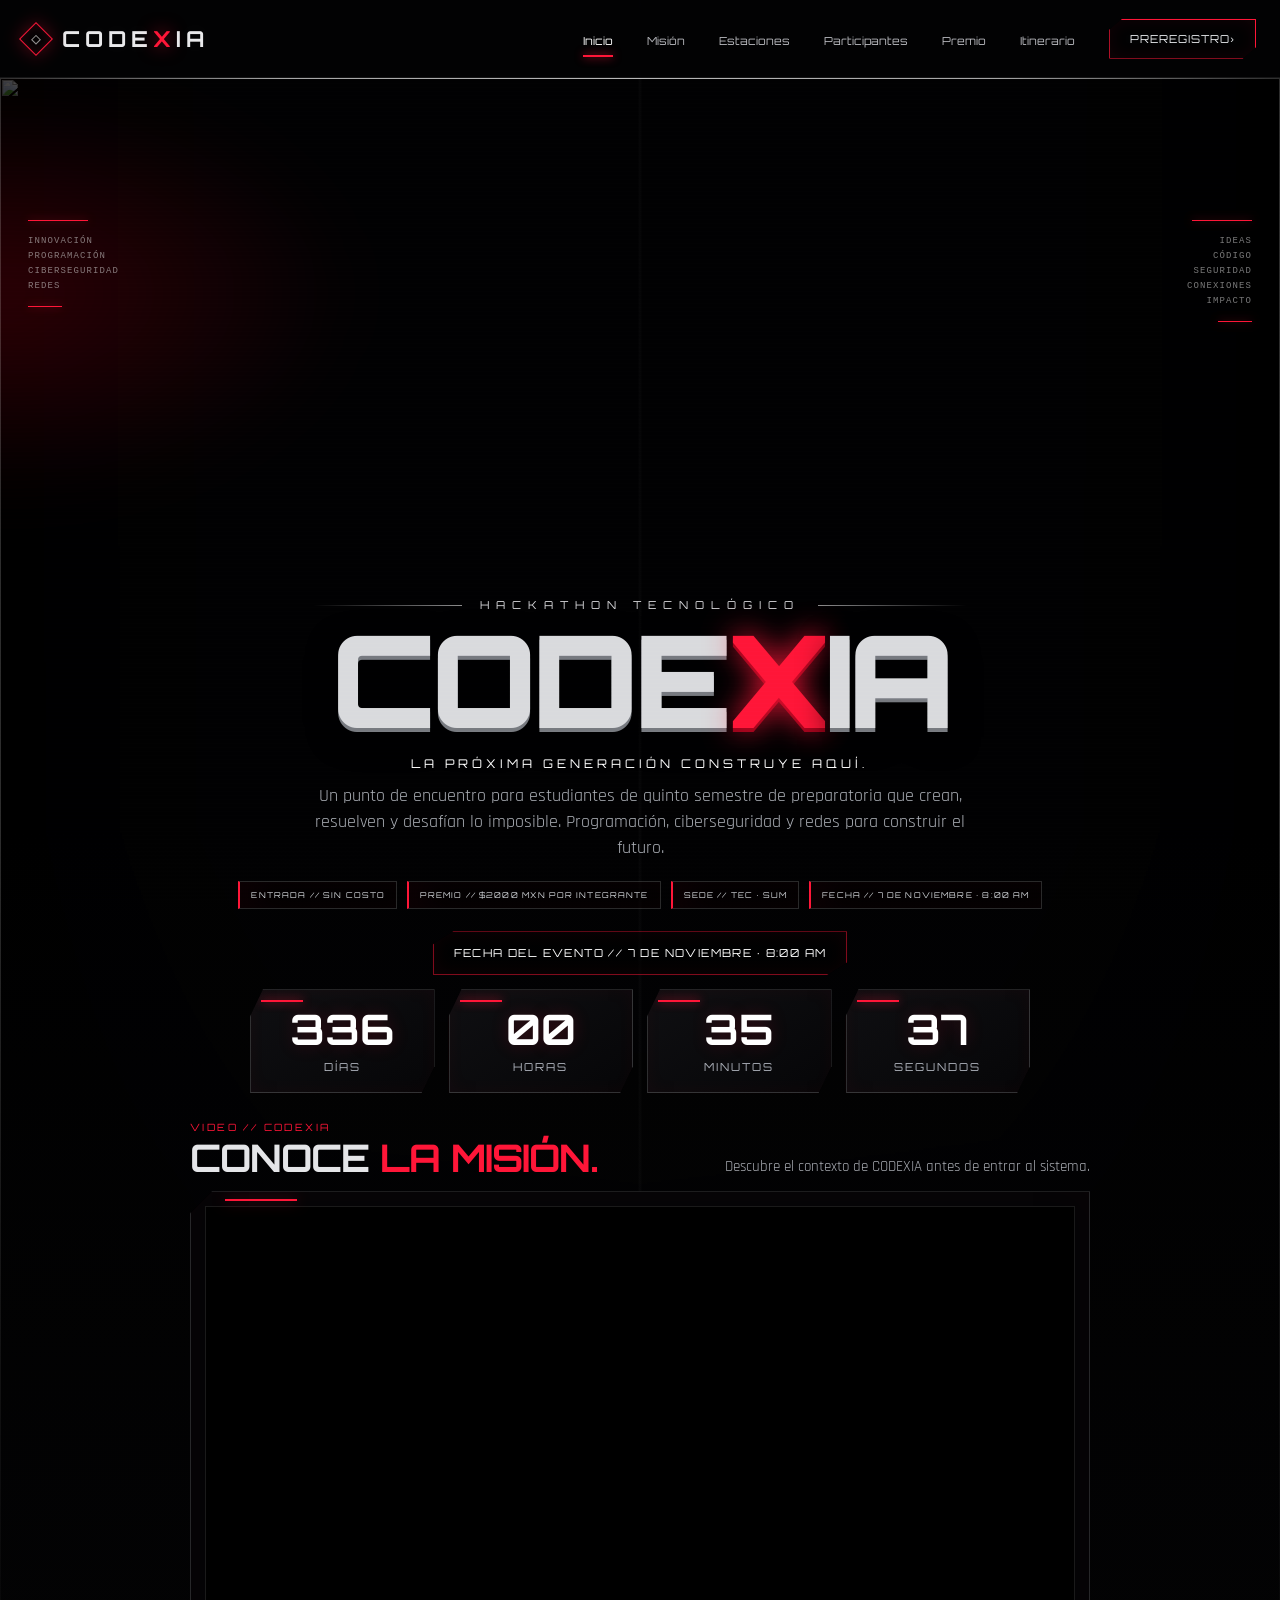
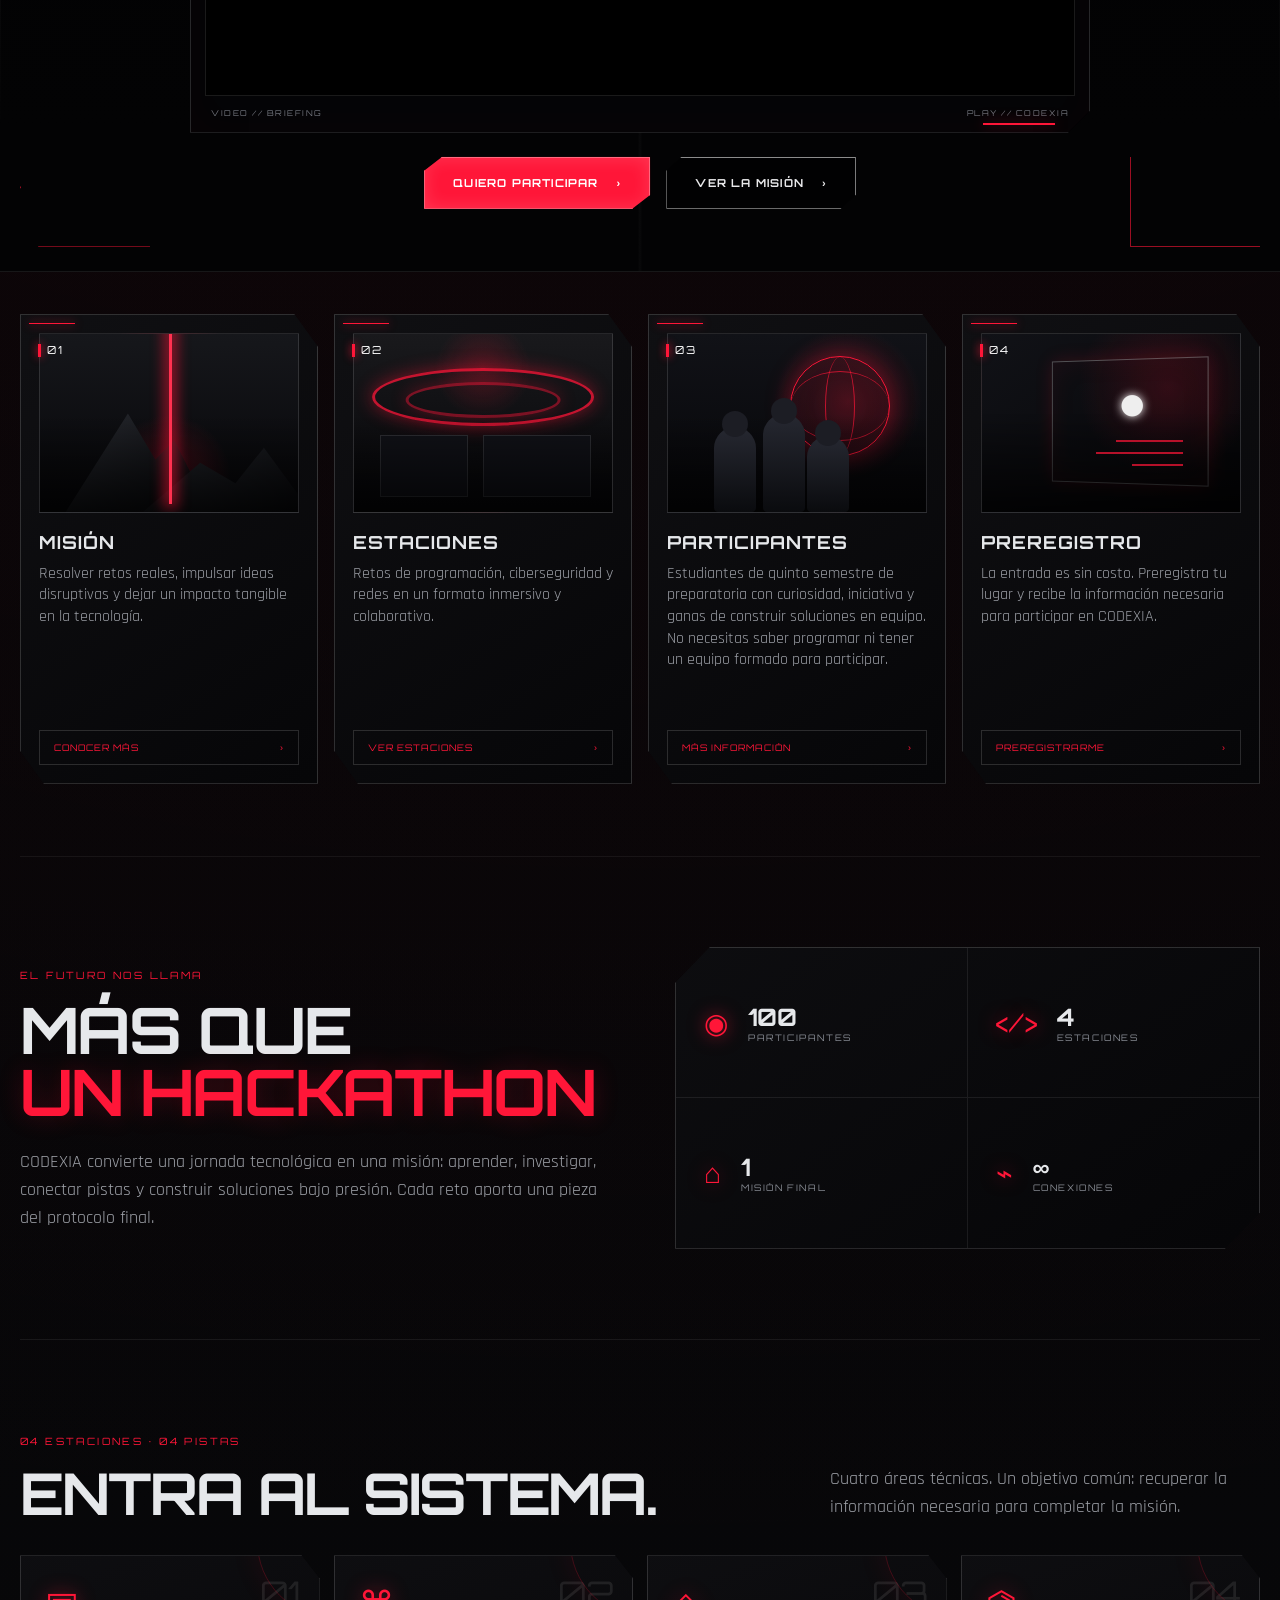
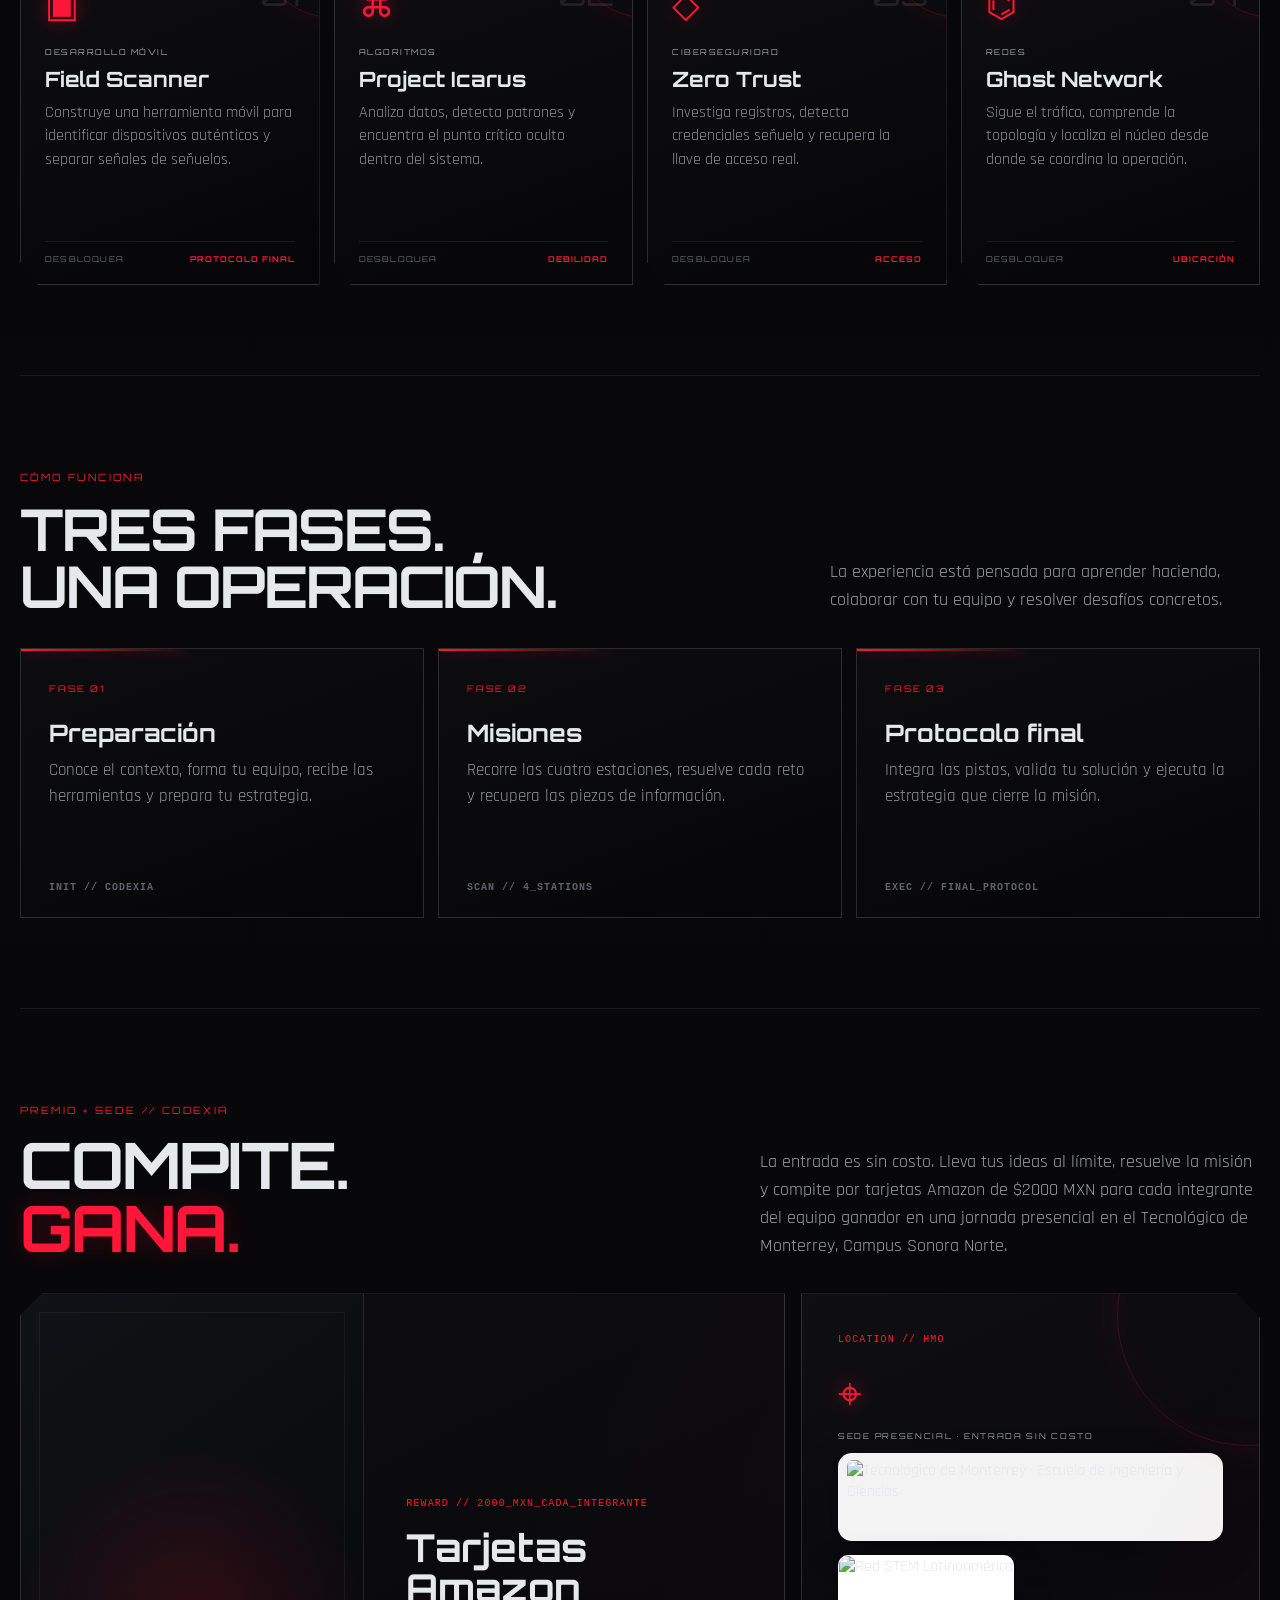
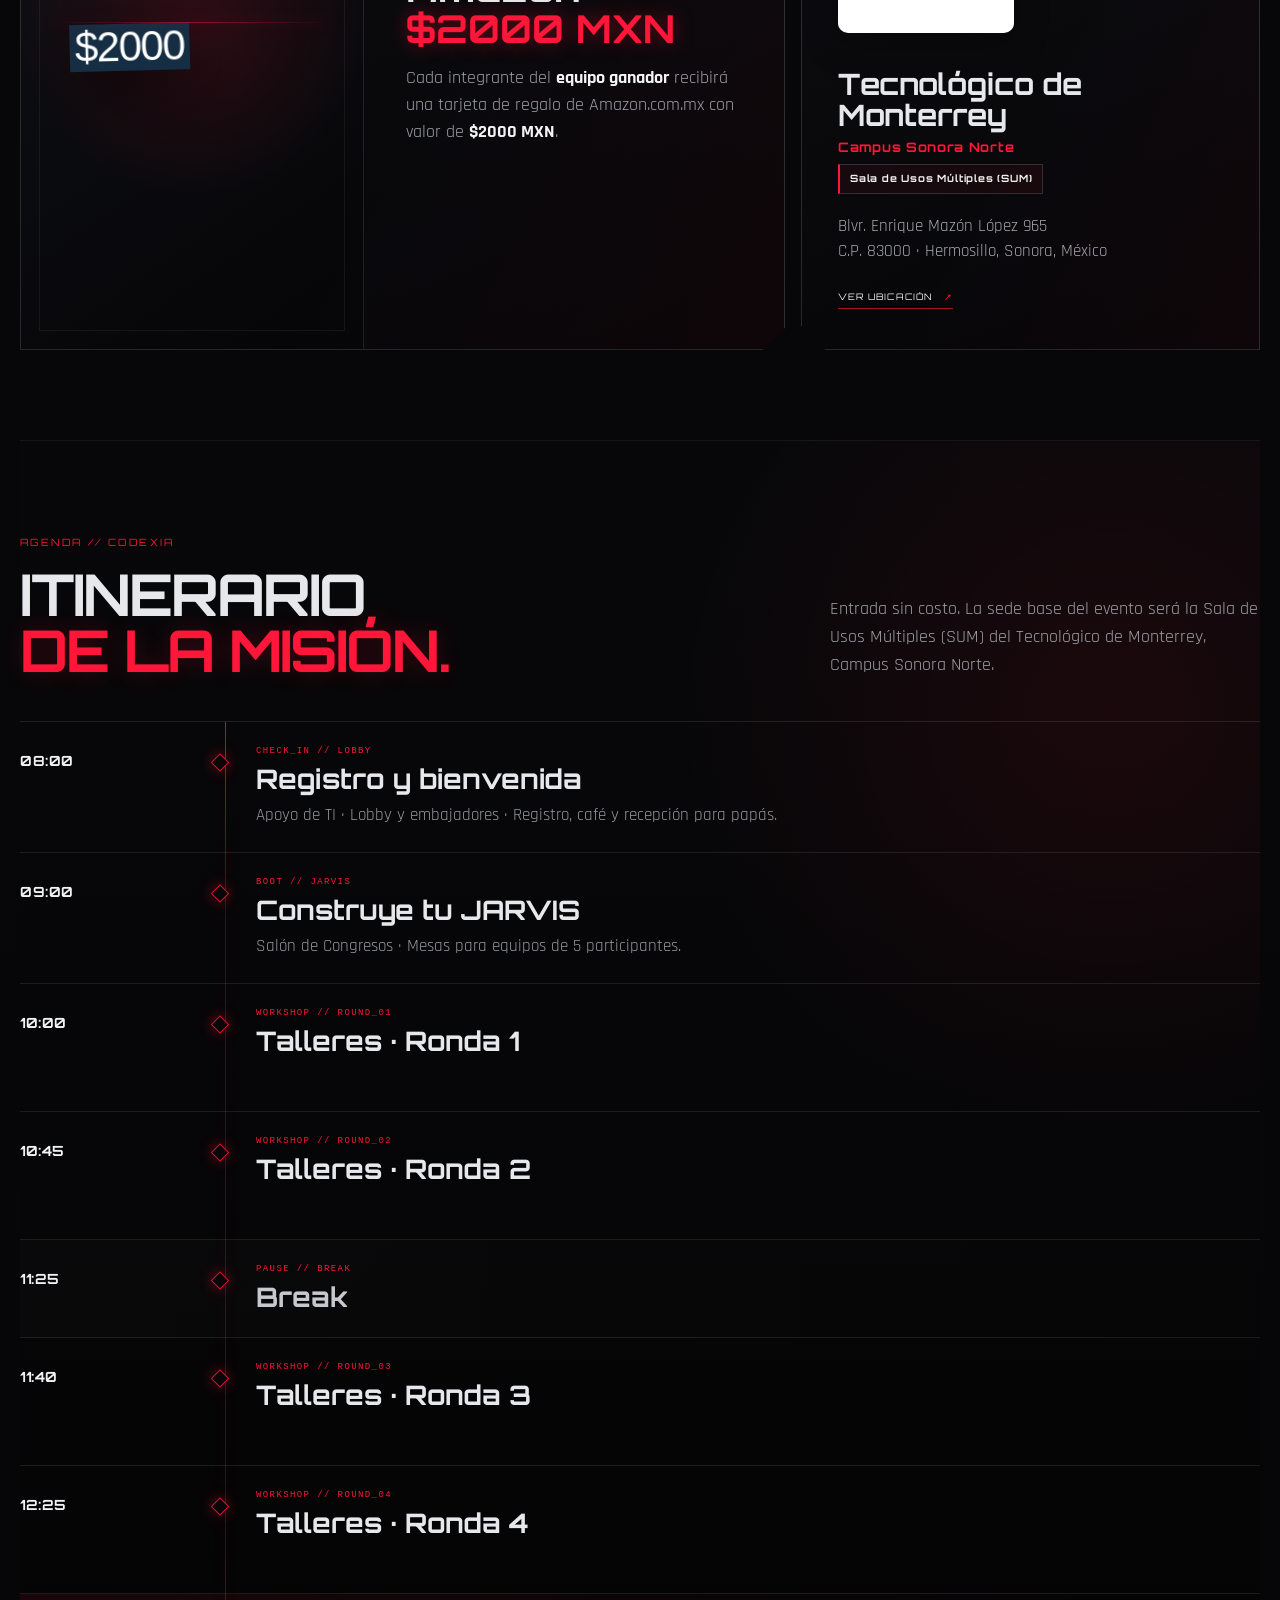
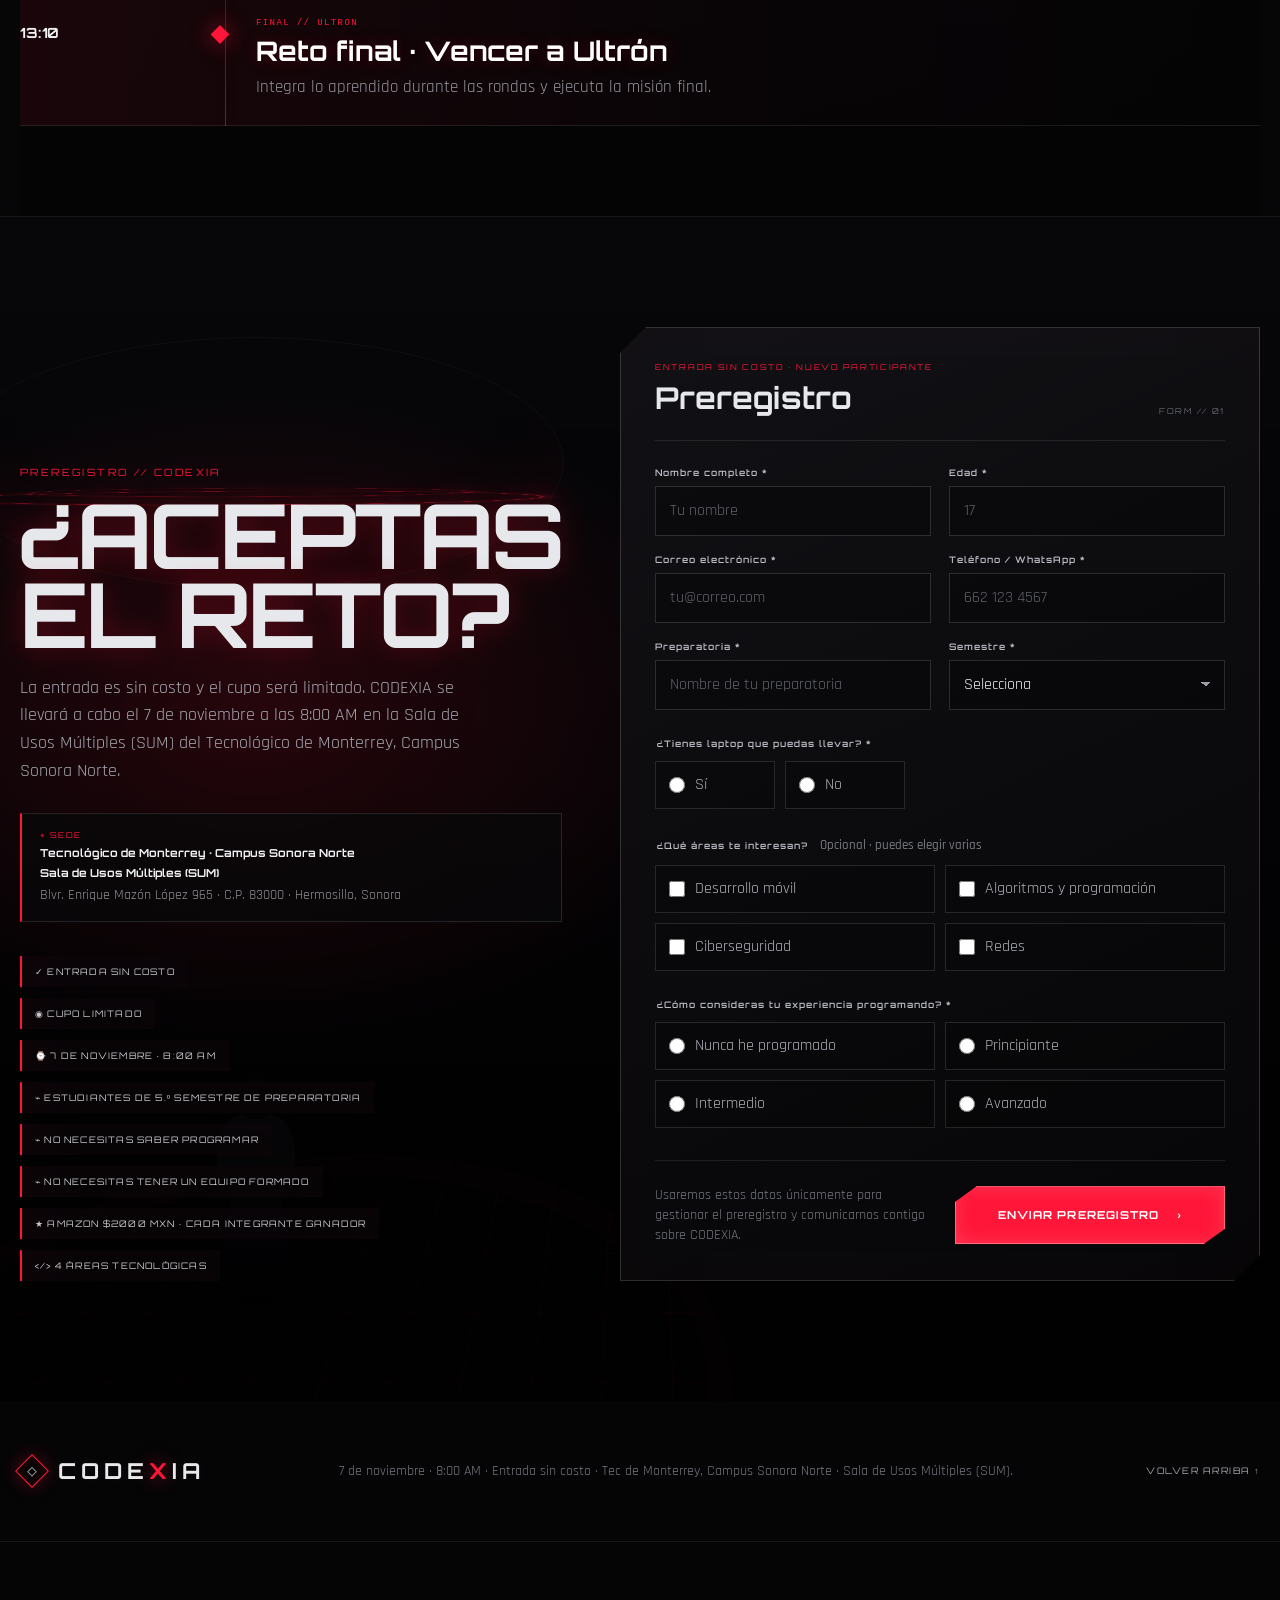
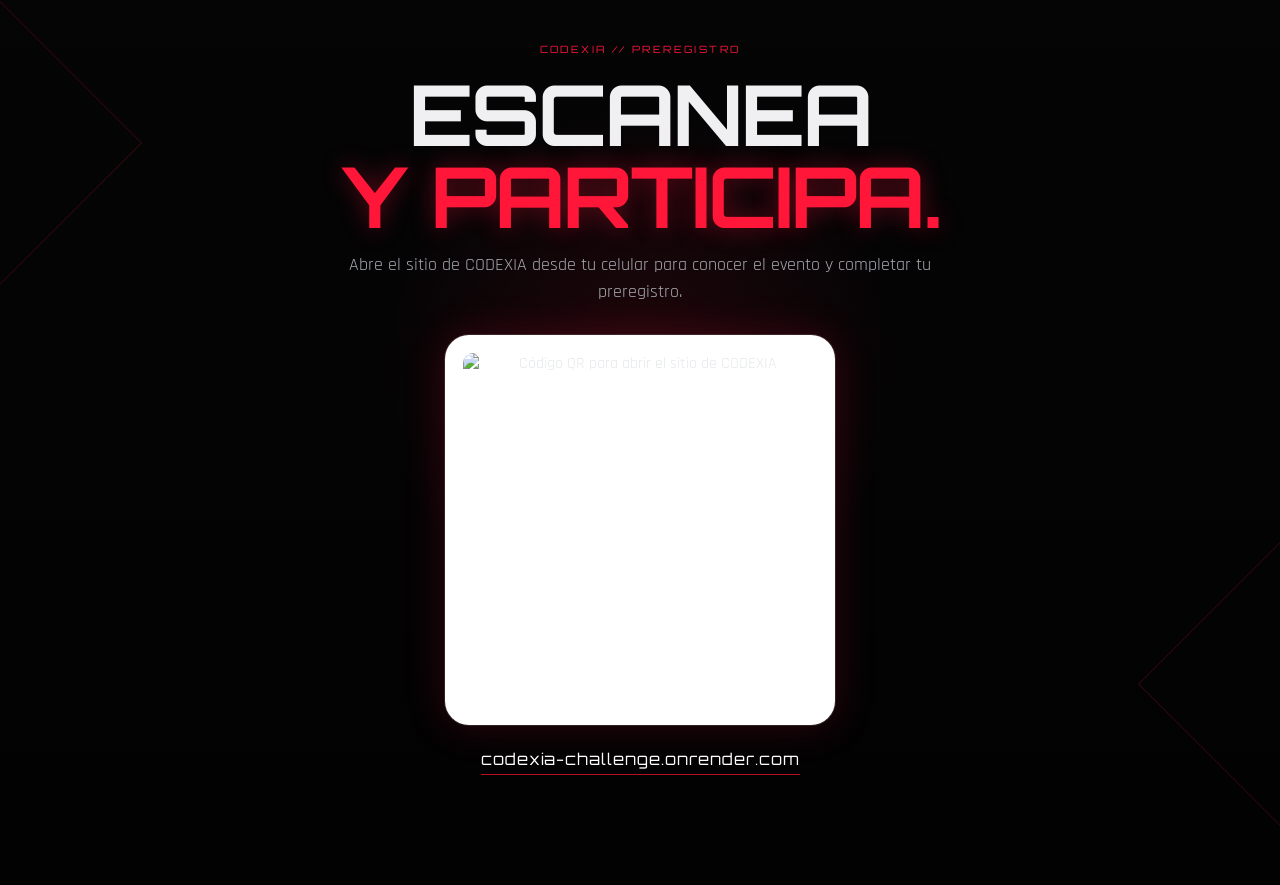
==== commit d3c05672: "Add files via upload" ====
--- a/index.html
+++ b/index.html
@@ -444,6 +444,7 @@
         </div>
 
         <div class="registration-form-target" id="registro">
+        <span id="preregistro" class="registration-anchor-alias" aria-hidden="true"></span>
         <form class="registration-form reveal" id="preregistroForm" novalidate>
           <div class="form-header">
             <div>
--- a/styles.css
+++ b/styles.css
@@ -1787,3 +1787,17 @@
 }
 
 
+
+
+.registration-anchor-alias {
+  display: block;
+  width: 0;
+  height: 0;
+  scroll-margin-top: 96px;
+}
+
+@media (max-width: 760px) {
+  .registration-anchor-alias {
+    scroll-margin-top: 82px;
+  }
+}
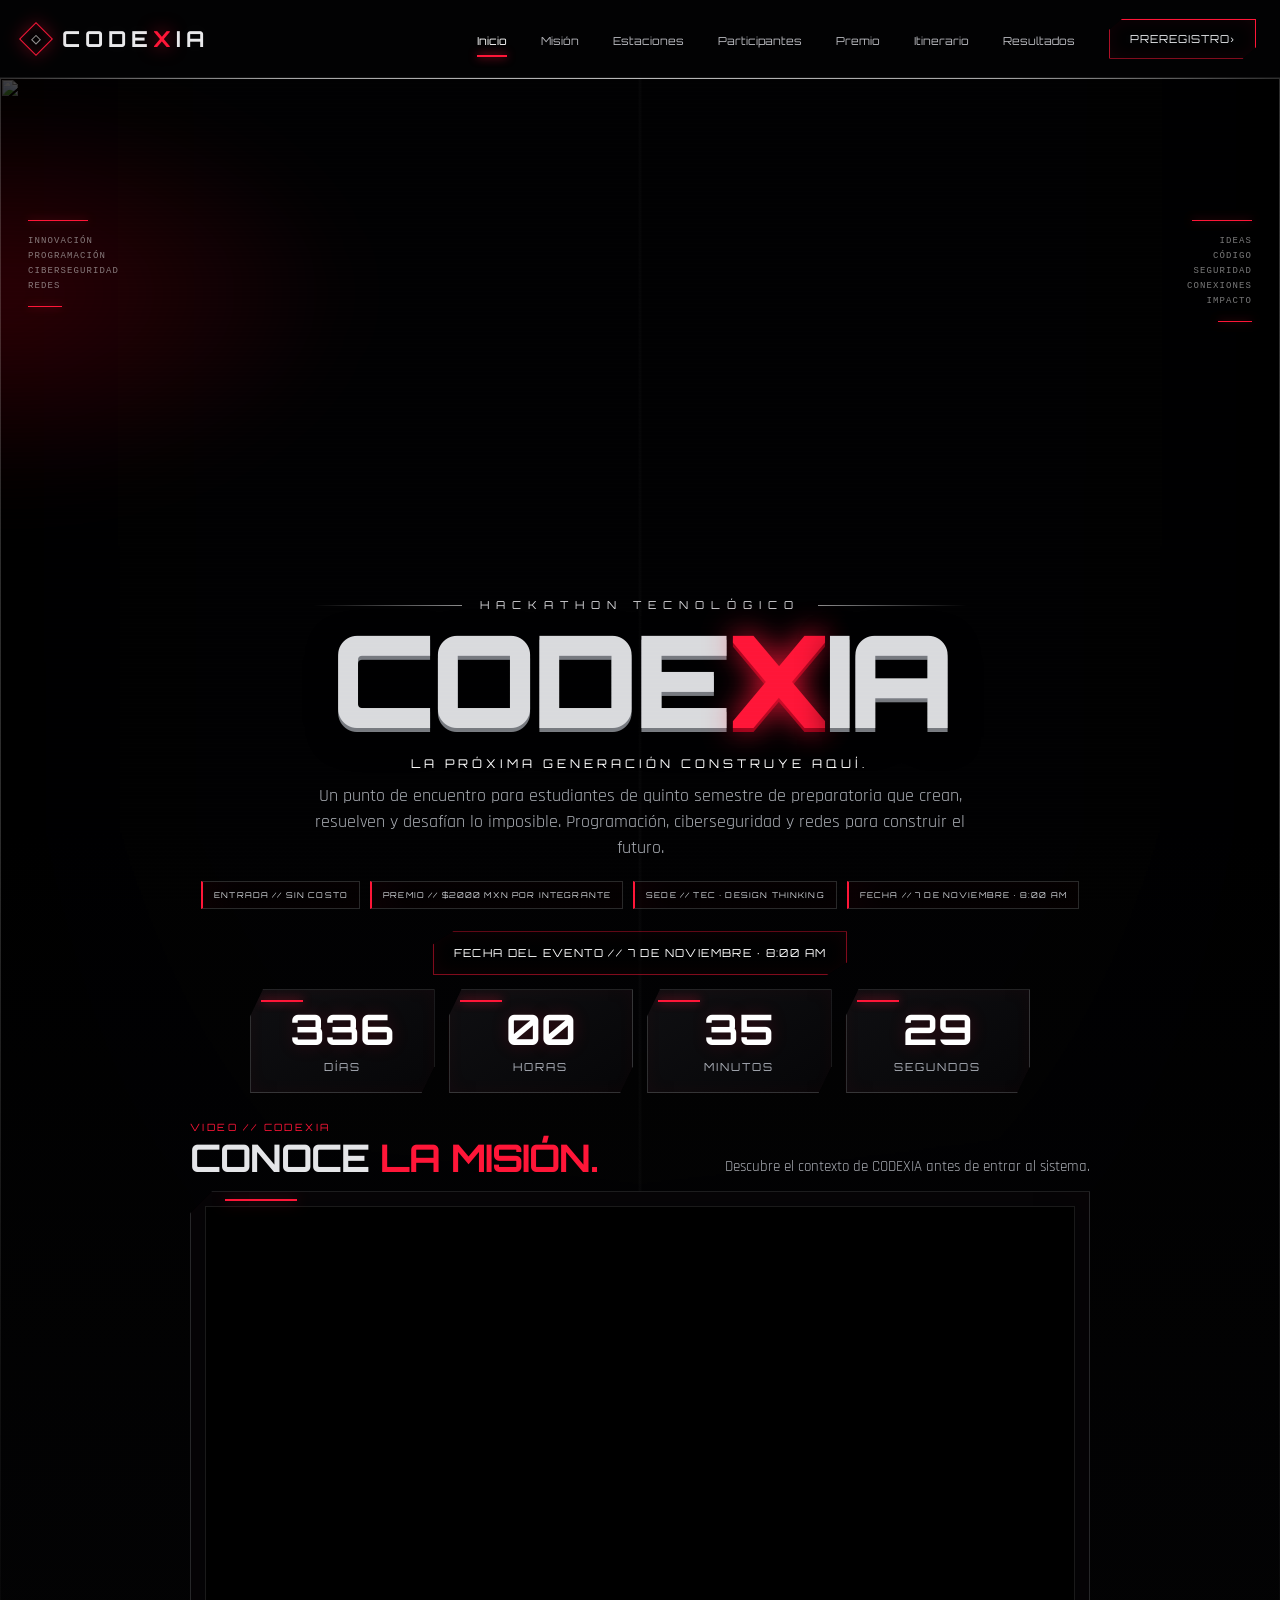
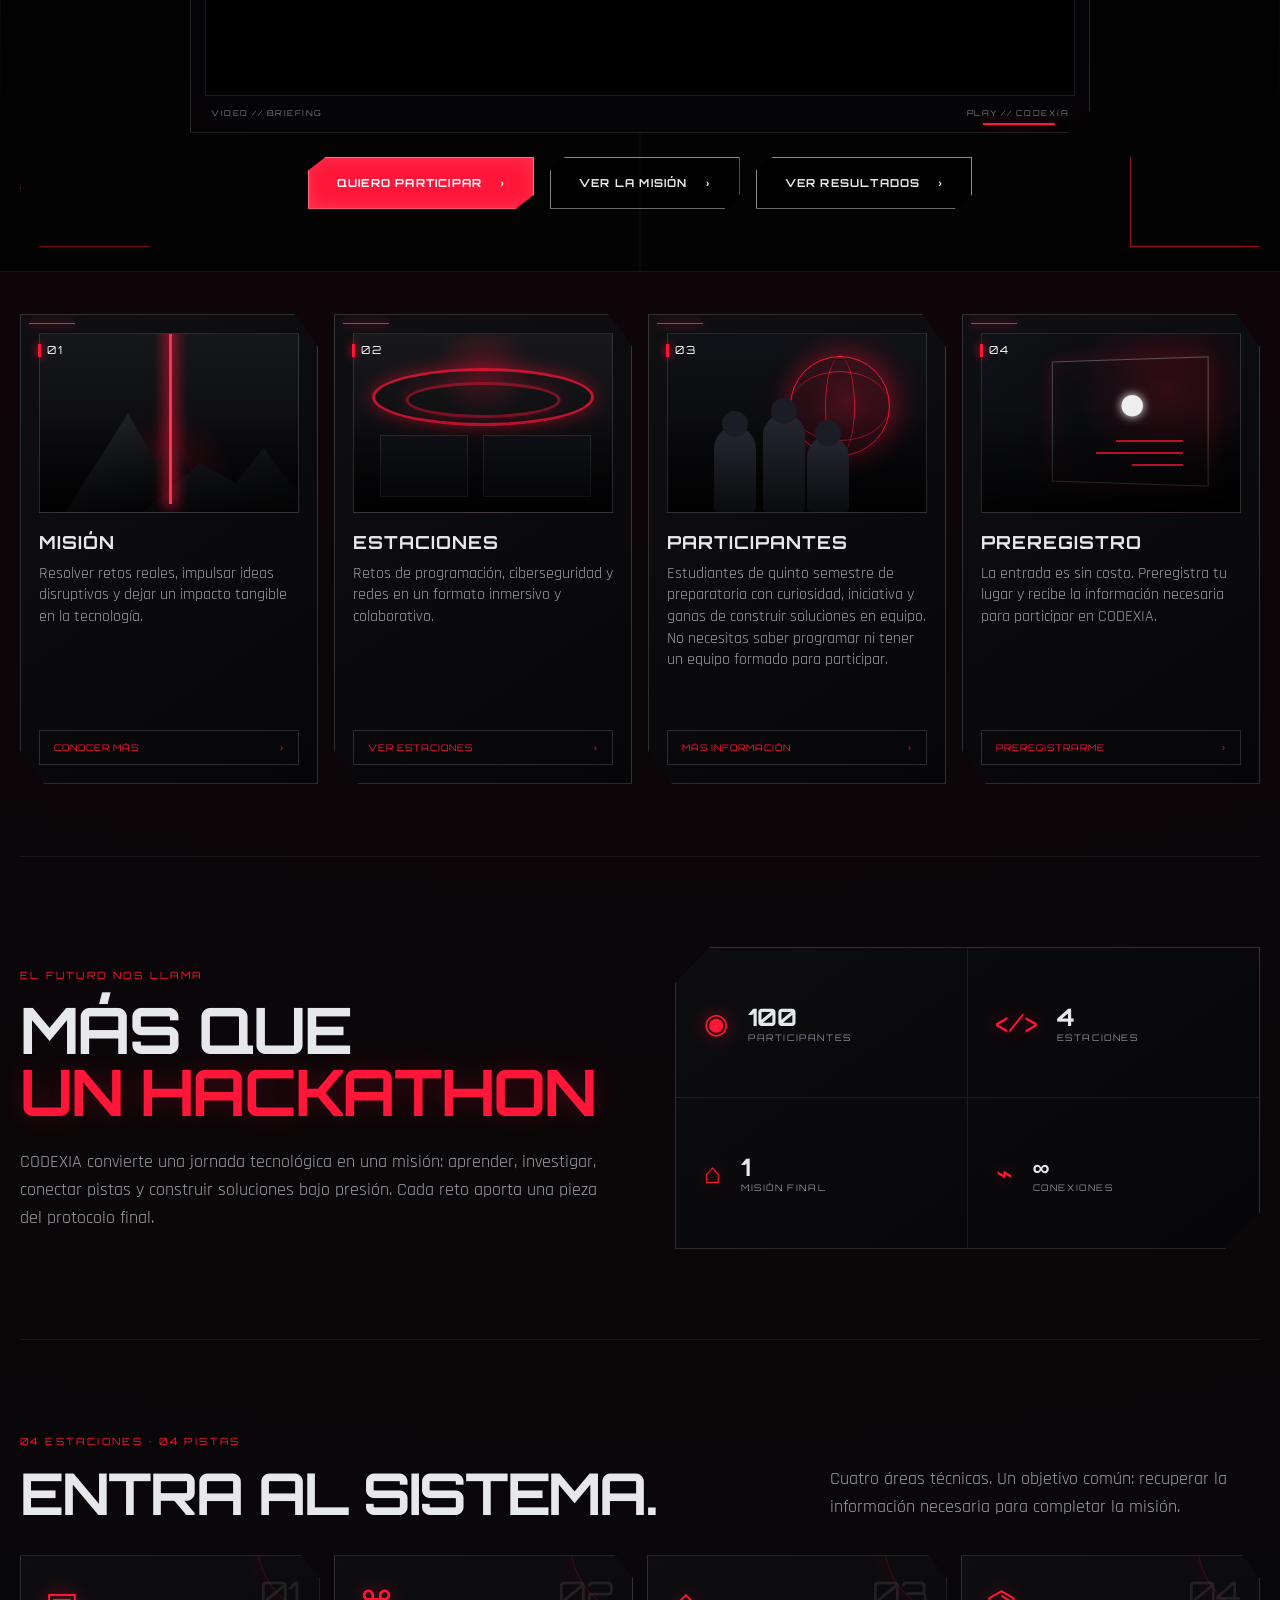
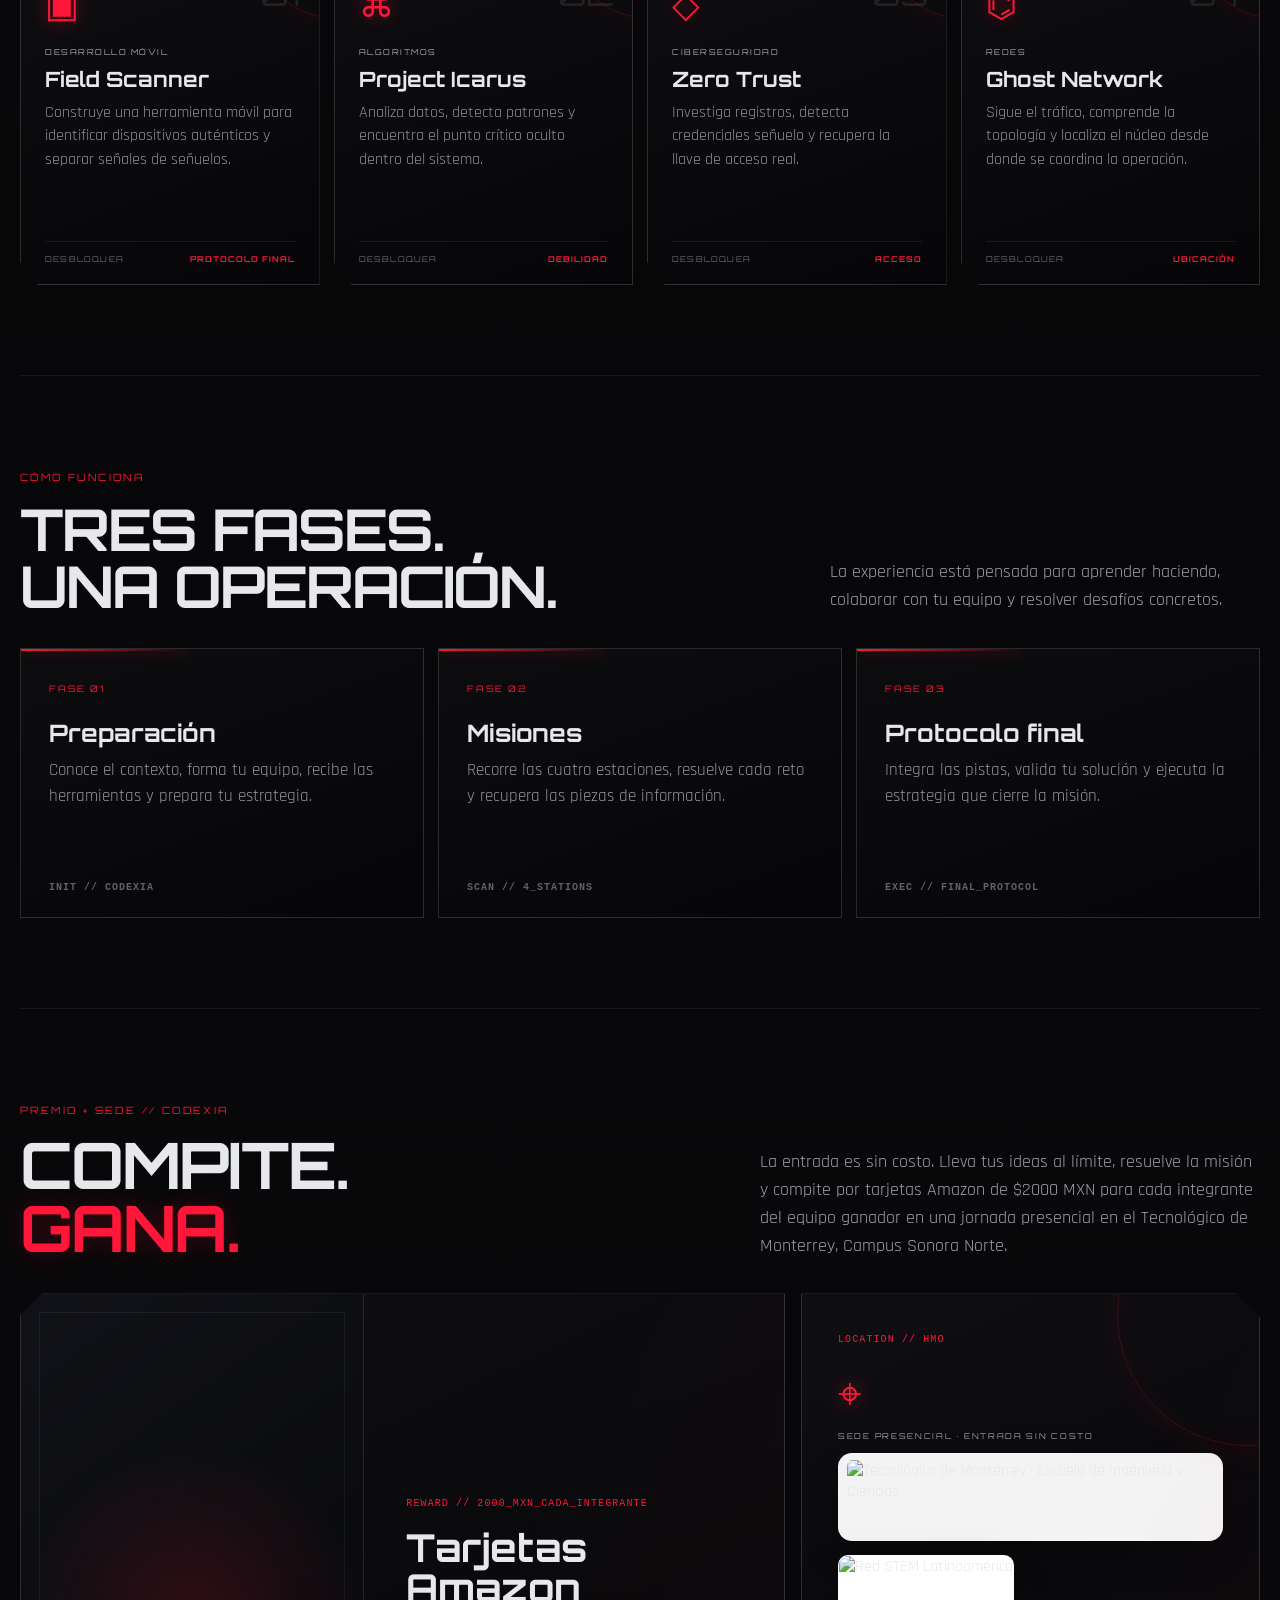
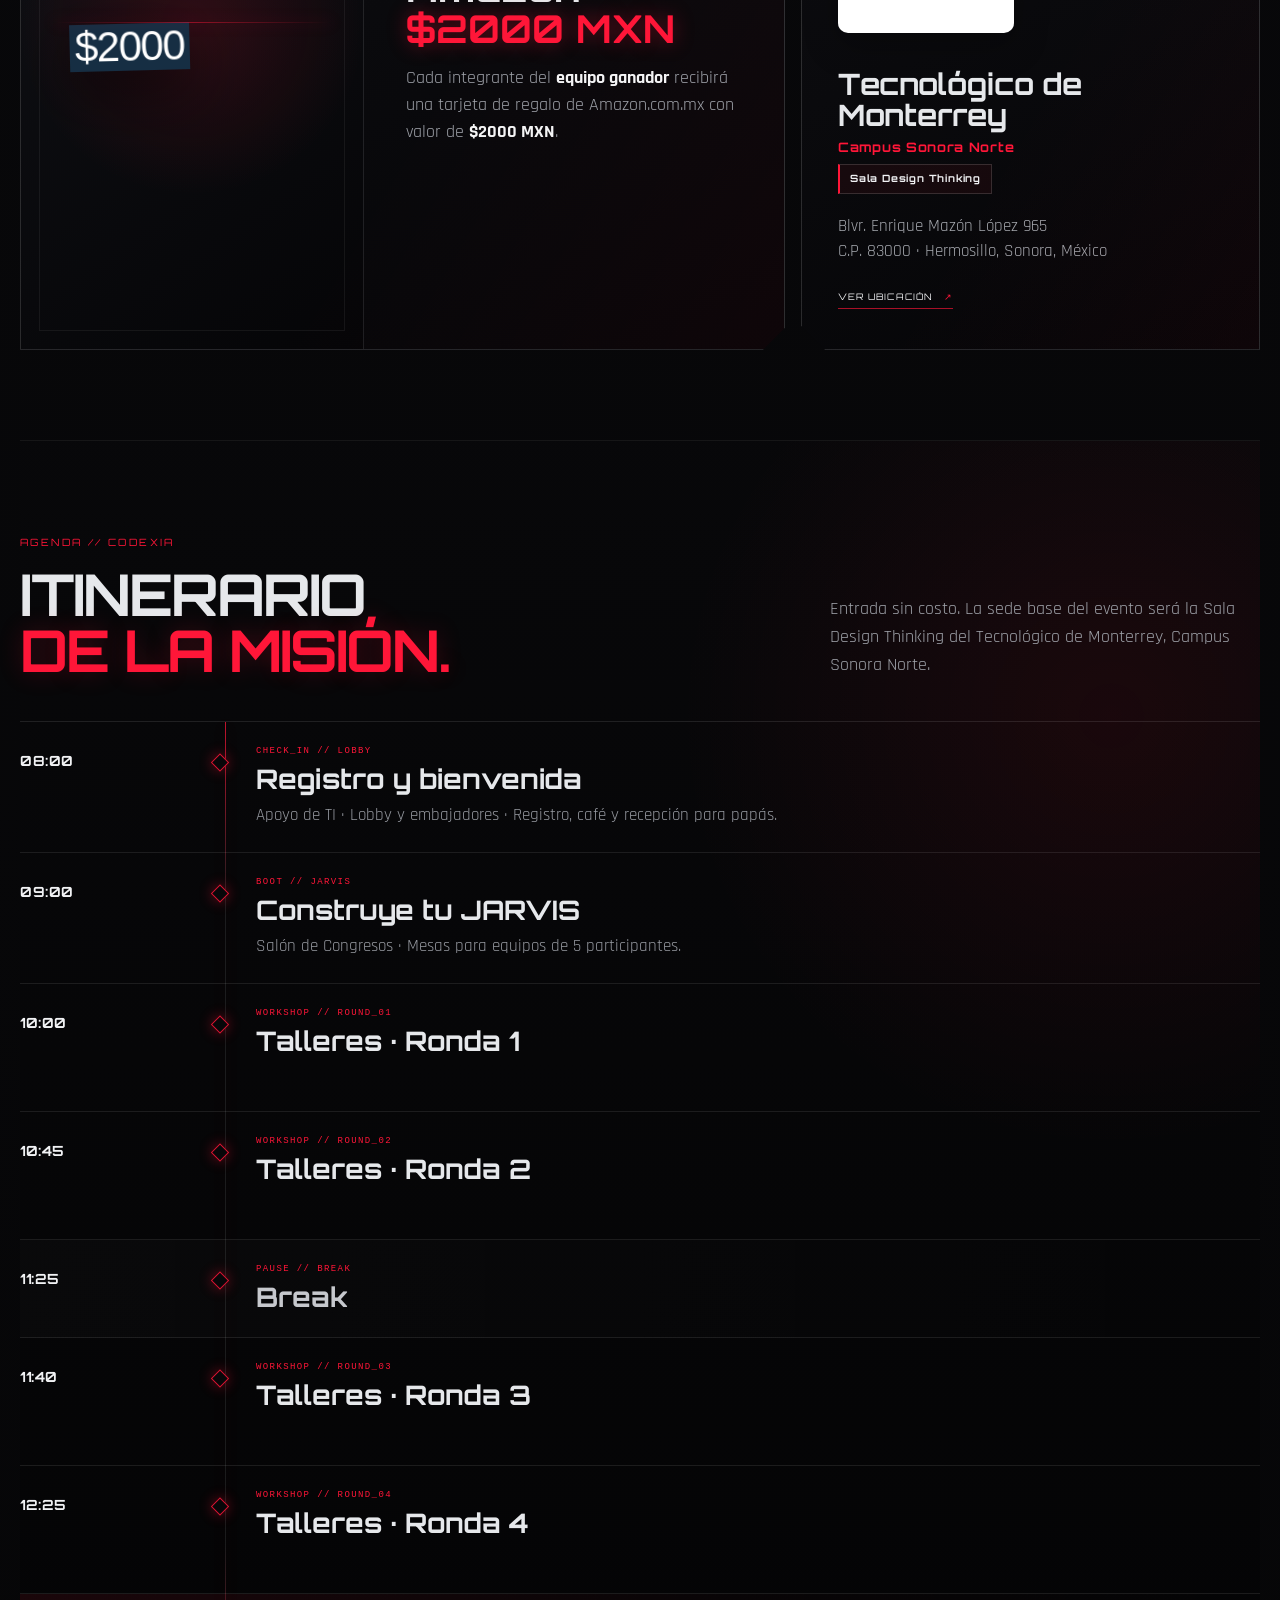
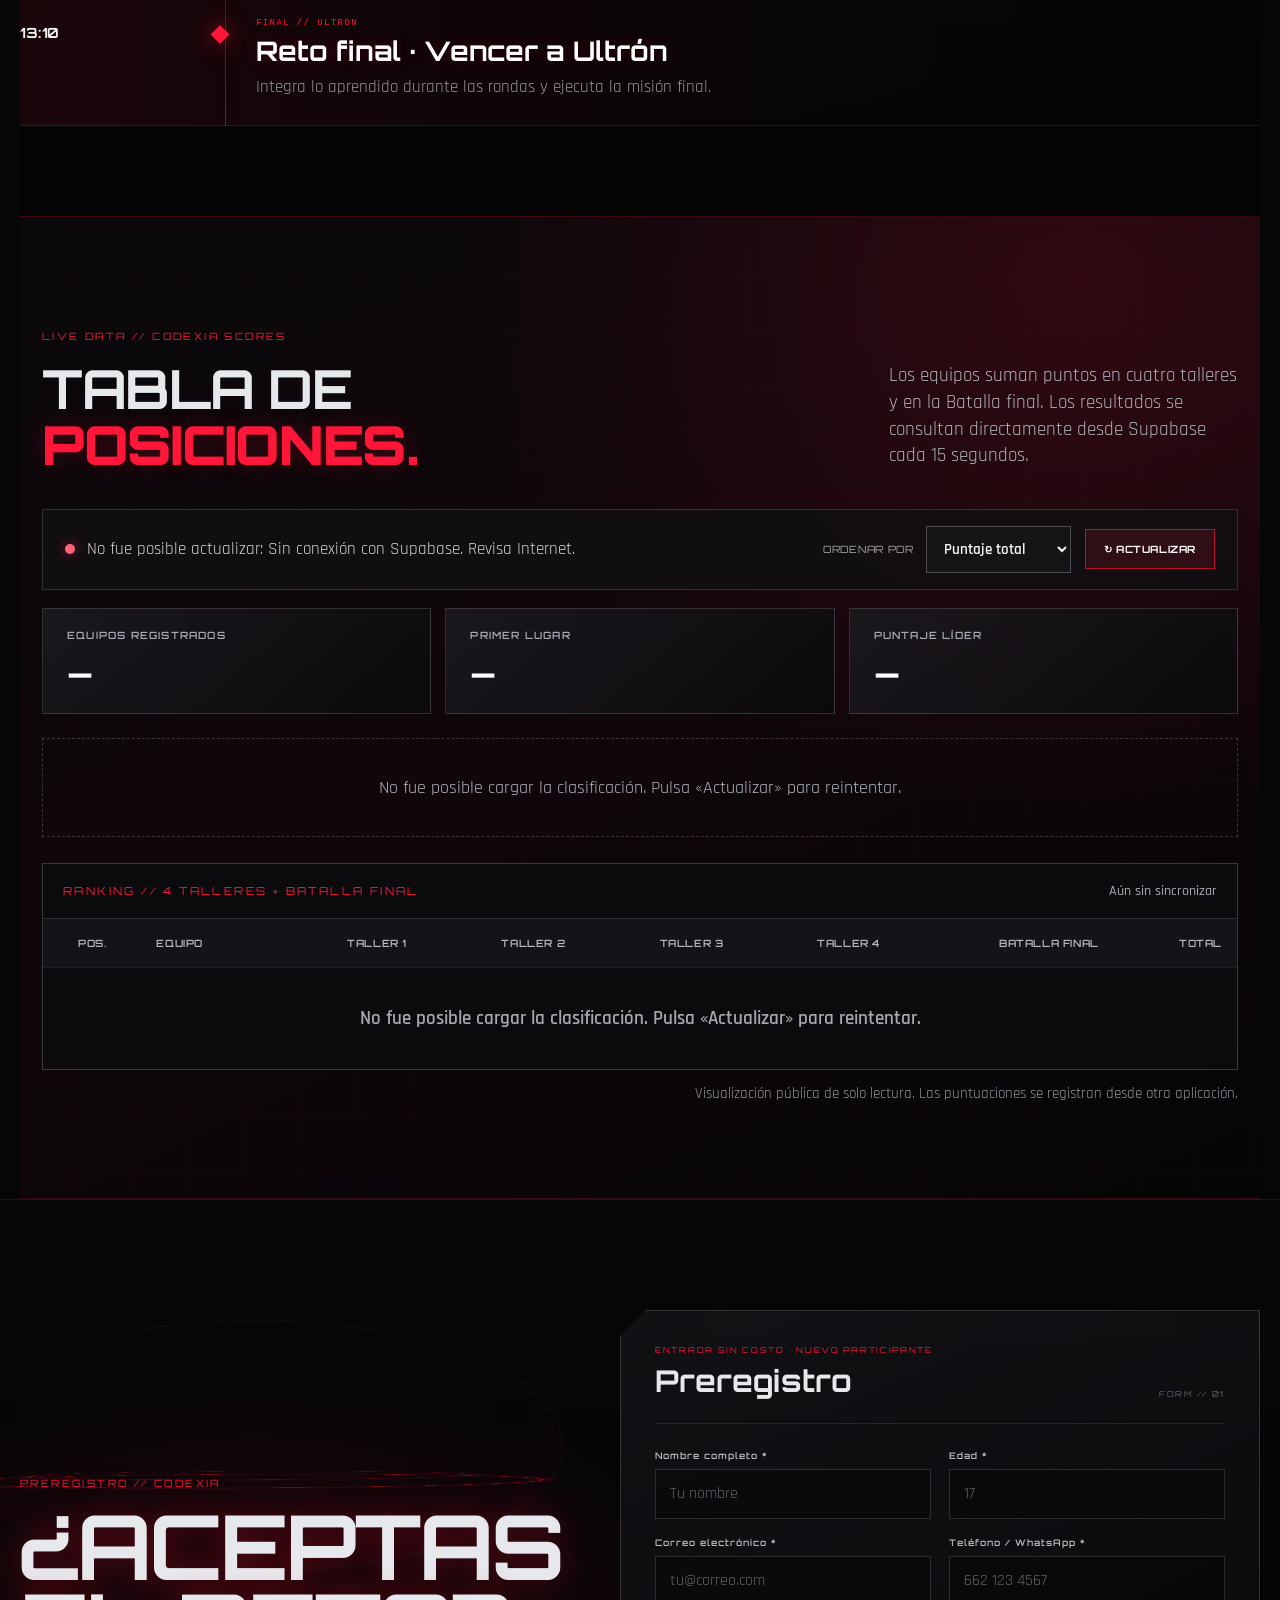
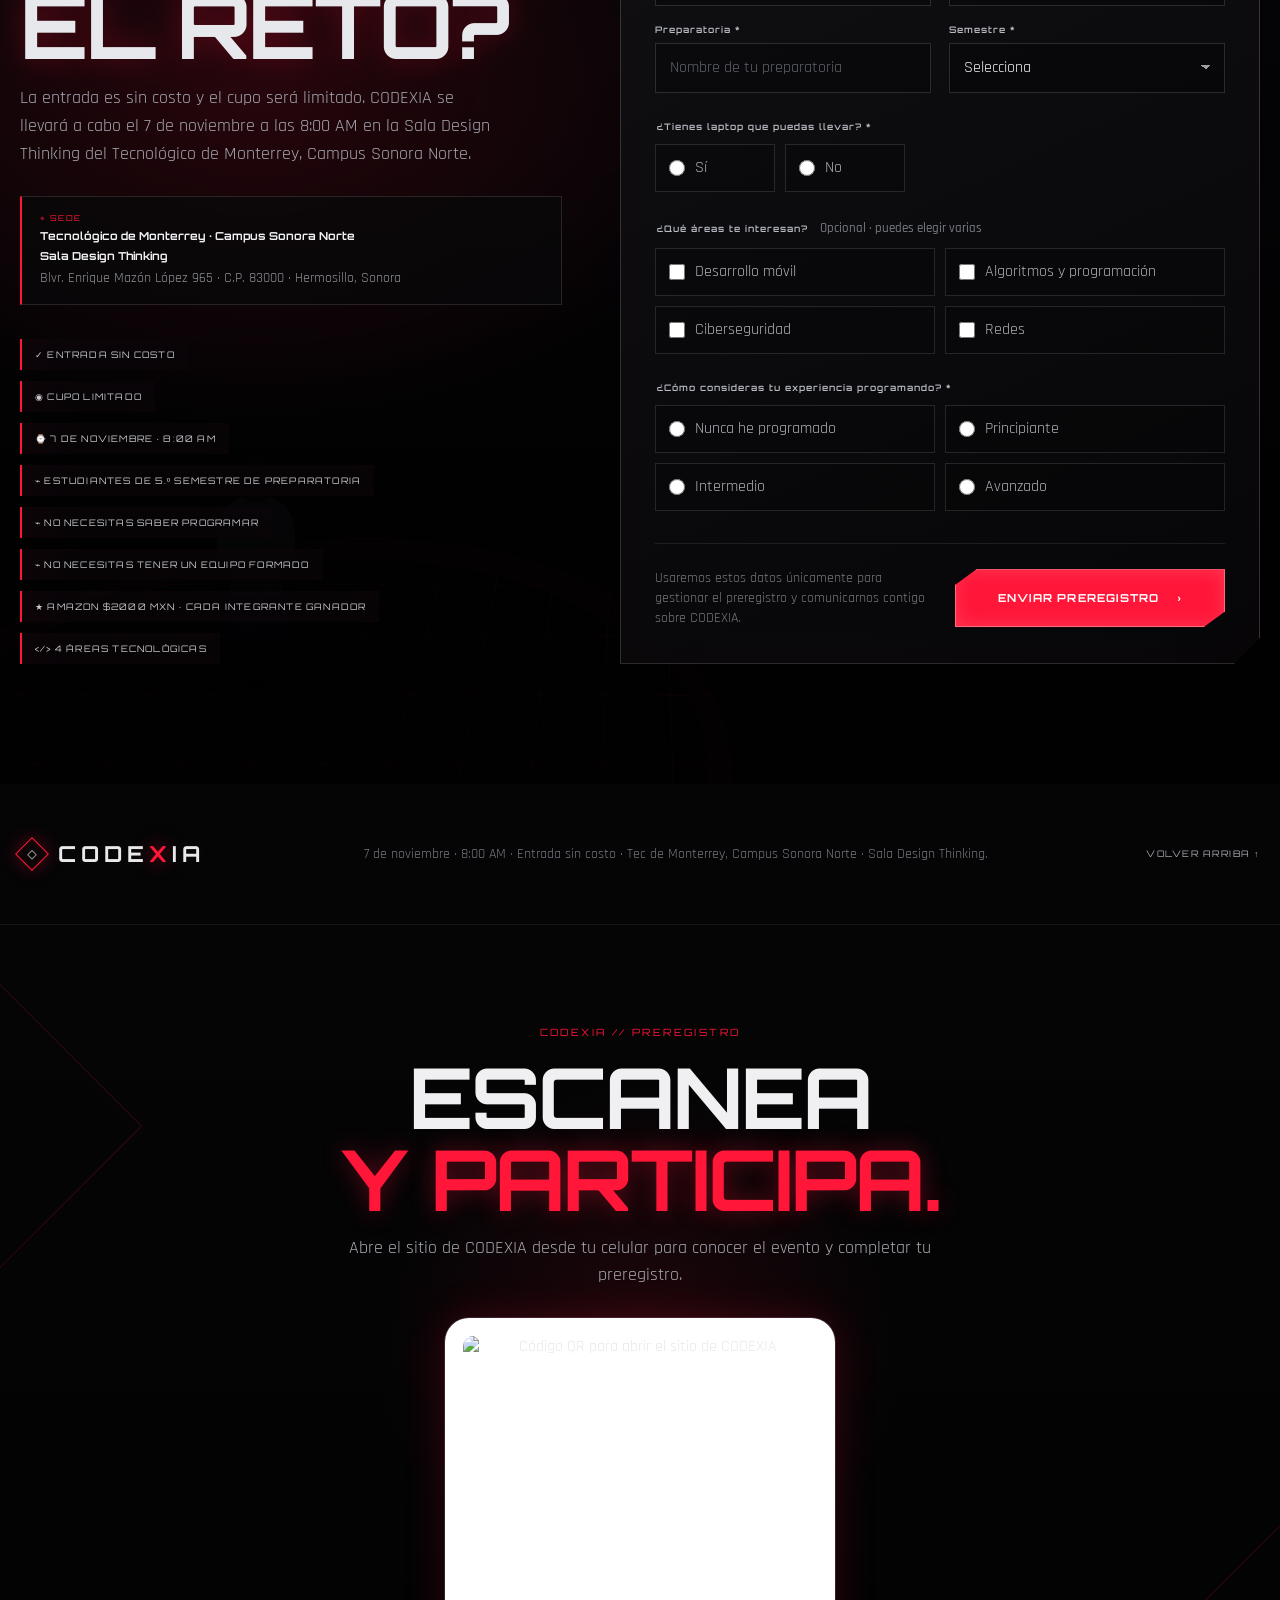
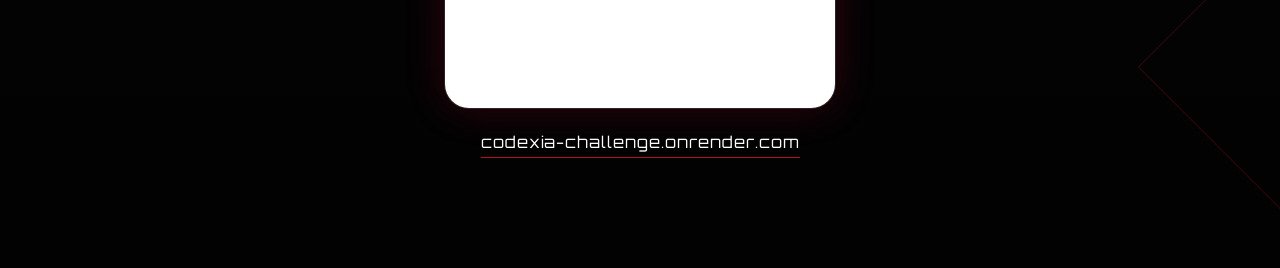
==== commit 427d234c: "Add files via upload" ====
--- a/index.html
+++ b/index.html
@@ -10,6 +10,7 @@
   <link rel="preconnect" href="https://fonts.gstatic.com" crossorigin>
   <link href="https://fonts.googleapis.com/css2?family=Orbitron:wght@500;600;700;800;900&family=Rajdhani:wght@400;500;600;700&display=swap" rel="stylesheet">
   <link rel="stylesheet" href="styles.css" />
+  <link rel="stylesheet" href="scores.css" />
 </head>
 <body>
   <div class="ambient-grid" aria-hidden="true"></div>
@@ -32,6 +33,7 @@
       <a href="#participantes">Participantes</a>
       <a href="#premio">Premio</a>
       <a href="#itinerario">Itinerario</a>
+      <a href="#resultados">Resultados</a>
       <a class="nav-cta" href="#registro">Preregistro <span>›</span></a>
     </nav>
   </header>
@@ -70,7 +72,7 @@
         <div class="hero-intel" aria-label="Información destacada del evento">
           <span>ENTRADA // SIN COSTO</span>
           <span>PREMIO // $2000 MXN POR INTEGRANTE</span>
-          <span>SEDE // TEC · SUM</span>
+          <span>SEDE // TEC · DESIGN THINKING</span>
           <span>FECHA // 7 DE NOVIEMBRE · 8:00 AM</span>
         </div>
 
@@ -124,6 +126,7 @@
         <div class="hero-actions">
           <a class="btn btn-primary" href="#registro">QUIERO PARTICIPAR <span>›</span></a>
           <a class="btn btn-outline" href="#mision">VER LA MISIÓN <span>›</span></a>
+          <a class="btn btn-outline" href="#resultados">VER RESULTADOS <span>›</span></a>
         </div>
       </div>
 
@@ -313,7 +316,7 @@
           </div>
           <h3>Tecnológico de Monterrey</h3>
           <strong class="venue-campus">Campus Sonora Norte</strong>
-          <strong class="venue-room">Sala de Usos Múltiples (SUM)</strong>
+          <strong class="venue-room">Sala Design Thinking</strong>
           <address>
             Blvr. Enrique Mazón López 965<br>
             C.P. 83000 · Hermosillo, Sonora, México
@@ -332,7 +335,7 @@
           <h2>ITINERARIO<br><strong>DE LA MISIÓN.</strong></h2>
         </div>
         <p>
-          Entrada sin costo. La sede base del evento será la Sala de Usos Múltiples (SUM) del
+          Entrada sin costo. La sede base del evento será la Sala Design Thinking del
           Tecnológico de Monterrey, Campus Sonora Norte.
         </p>
       </div>
@@ -407,6 +410,68 @@
       </div>
     </section>
 
+
+    <!-- Visor público, únicamente lectura: Supabase / public.scores. -->
+    <section class="section scores-section" id="resultados" aria-labelledby="scoresTitle">
+      <div class="scores-ambient" aria-hidden="true"></div>
+      <div class="scores-inner">
+        <div class="scores-heading reveal">
+          <div>
+            <span class="eyebrow">LIVE DATA // CODEXIA SCORES</span>
+            <h2 id="scoresTitle">TABLA DE<br><strong>POSICIONES.</strong></h2>
+          </div>
+          <p>Los equipos suman puntos en cuatro talleres y en la Batalla final. Los resultados se consultan directamente desde Supabase cada 15 segundos.</p>
+        </div>
+
+        <div class="scores-toolbar reveal">
+          <div class="scores-status-wrap">
+            <span class="scores-live-light" id="scoresLiveLight" aria-hidden="true"></span>
+            <span id="scoresStatus" role="status" aria-live="polite">Conectando con los resultados…</span>
+          </div>
+          <div class="scores-toolbar-actions">
+            <label class="scores-order-label" for="scoresOrder">
+              <span>ORDENAR POR</span>
+              <select id="scoresOrder" aria-label="Ordenar clasificación">
+                <option value="total">Puntaje total</option>
+                <option value="batalla_final">Batalla final</option>
+              </select>
+            </label>
+            <button type="button" id="scoresRefresh" class="scores-refresh">↻ ACTUALIZAR</button>
+          </div>
+        </div>
+
+        <div class="scores-metrics reveal" aria-label="Resumen del marcador">
+          <div class="scores-metric"><span>EQUIPOS REGISTRADOS</span><strong id="scoresTeams">—</strong></div>
+          <div class="scores-metric"><span>PRIMER LUGAR</span><strong id="scoresLeader">—</strong></div>
+          <div class="scores-metric"><span>PUNTAJE LÍDER</span><strong id="scoresTopScore">—</strong></div>
+        </div>
+
+        <div class="scores-podium reveal" id="scoresPodium" aria-label="Los tres primeros lugares">
+          <p class="scores-placeholder">Esperando las puntuaciones de los equipos…</p>
+        </div>
+
+        <div class="scores-table-shell reveal">
+          <div class="scores-table-heading">
+            <span class="eyebrow">RANKING // 4 TALLERES + BATALLA FINAL</span>
+            <span id="scoresUpdated">Aún sin sincronizar</span>
+          </div>
+          <div class="scores-table-scroll" role="region" aria-label="Tabla de puntuaciones por equipo" tabindex="0">
+            <table class="scores-table">
+              <caption class="scores-sr-only">Clasificación de equipos de CODEXIA con puntuaciones por taller, Batalla final y total.</caption>
+              <thead><tr>
+                <th scope="col">POS.</th><th scope="col">EQUIPO</th>
+                <th scope="col">TALLER 1</th><th scope="col">TALLER 2</th>
+                <th scope="col">TALLER 3</th><th scope="col">TALLER 4</th>
+                <th scope="col">BATALLA FINAL</th><th scope="col">TOTAL</th>
+              </tr></thead>
+              <tbody id="scoresRows"><tr><td colspan="8" class="scores-empty">Buscando resultados en Supabase…</td></tr></tbody>
+            </table>
+          </div>
+        </div>
+        <p class="scores-note">Visualización pública de solo lectura. Las puntuaciones se registran desde otra aplicación.</p>
+      </div>
+    </section>
+
     <section class="final-cta registration-section" id="registro-section" data-nav-id="registro">
       <div class="arena" aria-hidden="true">
         <span class="arena-ring ring-a"></span>
@@ -421,13 +486,13 @@
           <h2>¿ACEPTAS<br>EL RETO?</h2>
           <p>
             La entrada es sin costo y el cupo será limitado. CODEXIA se llevará a cabo el 7 de noviembre a las 8:00 AM en la
-            Sala de Usos Múltiples (SUM) del Tecnológico de Monterrey, Campus Sonora Norte.
+            Sala Design Thinking del Tecnológico de Monterrey, Campus Sonora Norte.
           </p>
 
           <div class="registration-location">
             <span>⌖ SEDE</span>
             <strong>Tecnológico de Monterrey · Campus Sonora Norte</strong>
-            <strong>Sala de Usos Múltiples (SUM)</strong>
+            <strong>Sala Design Thinking</strong>
             <small>Blvr. Enrique Mazón López 965 · C.P. 83000 · Hermosillo, Sonora</small>
           </div>
 
@@ -629,7 +694,7 @@
       <span class="brand-emblem" aria-hidden="true"><i></i></span>
       <span class="brand-word">CODE<span>X</span>IA</span>
     </a>
-    <p>7 de noviembre · 8:00 AM · Entrada sin costo · Tec de Monterrey, Campus Sonora Norte · Sala de Usos Múltiples (SUM).</p>
+    <p>7 de noviembre · 8:00 AM · Entrada sin costo · Tec de Monterrey, Campus Sonora Norte · Sala Design Thinking.</p>
     <a href="#inicio" class="back-top">VOLVER ARRIBA ↑</a>
   </footer>
 
@@ -646,5 +711,6 @@
   </section>
 
   <script src="script.js"></script>
+  <script src="scores.js" defer></script>
 </body>
 </html>
--- a/scores.css
+++ b/scores.css
@@ -0,0 +1,99 @@
+/* Marcador CODEXIA, integrado con el diseño original y adaptable a pantallas. */
+.scores-section {
+  position: relative;
+  overflow: hidden;
+  isolation: isolate;
+  padding: 108px max(22px, calc((100vw - var(--max)) / 2)) 95px;
+  background: linear-gradient(155deg, #09080b 0%, #10070b 49%, #050506 100%);
+  border-top: 1px solid rgba(255,22,56,.22);
+  border-bottom: 1px solid rgba(255,22,56,.18);
+  scroll-margin-top: 78px;
+}
+.scores-ambient {
+  position: absolute; inset: 0; z-index: -1; pointer-events: none;
+  background: radial-gradient(ellipse at 85% 6%, rgba(255,22,56,.14), transparent 42%),
+              linear-gradient(90deg, rgba(255,22,56,.02) 1px, transparent 1px),
+              linear-gradient(0deg, rgba(255,22,56,.02) 1px, transparent 1px);
+  background-size: auto, 56px 56px, 56px 56px;
+}
+.scores-inner { max-width: var(--max); margin: auto; }
+.scores-heading { display: grid; grid-template-columns: 1.4fr .6fr; gap: 32px; align-items: end; margin-bottom: 35px; }
+.scores-heading h2 { font-family: 'Orbitron', sans-serif; line-height: 1.05; font-size: clamp(35px, 4.2vw, 63px); margin: 15px 0 0; letter-spacing: -1.3px; }
+.scores-heading h2 strong { color: var(--red); font-weight: 900; }
+.scores-heading p { color: #afb0b8; font-size: 19px; line-height: 1.4; margin: 0 0 4px; }
+.scores-toolbar { border: 1px solid rgba(255,255,255,.14); background: rgba(16,16,19,.84); min-height: 80px; padding: 16px 22px; display: flex; justify-content: space-between; align-items: center; gap: 20px; }
+.scores-status-wrap { display: flex; align-items: center; gap: 12px; min-width: 0; font-size: 17px; color: #d4d4da; }
+.scores-live-light { flex: 0 0 10px; height: 10px; width: 10px; border-radius: 50%; background: #b2b3bb; box-shadow: 0 0 12px rgba(255,255,255,.2); }
+.scores-live-light.is-connected { background: #60dea5; box-shadow: 0 0 14px rgba(96,222,165,.75); }
+.scores-live-light.is-error { background: #ff6378; box-shadow: 0 0 14px rgba(255,22,56,.6); }
+.scores-toolbar-actions { display: flex; align-items: center; gap: 14px; flex-wrap: wrap; }
+.scores-order-label { display: flex; align-items: center; gap: 12px; font-family: 'Orbitron', sans-serif; font-size: 10px; letter-spacing: .7px; color: #a7a7ae; }
+.scores-order-label select { color: #f6f7f8; border: 1px solid rgba(255,255,255,.24); background: #151417; padding: 12px 13px; border-radius: 0; font: 600 15px 'Rajdhani', sans-serif; min-width: 145px; cursor: pointer; }
+.scores-refresh { cursor: pointer; background: rgba(255,22,56,.12); border: 1px solid rgba(255,22,56,.65); color: #fff; padding: 13px 18px; font: 700 10px 'Orbitron', sans-serif; letter-spacing: .6px; }
+.scores-refresh:hover:not(:disabled) { background: rgba(255,22,56,.3); }
+.scores-refresh:disabled { opacity: .55; cursor: wait; }
+.scores-order-label select:focus-visible, .scores-refresh:focus-visible, .scores-table-scroll:focus-visible { outline: 2px solid #ff7789; outline-offset: 3px; }
+.scores-metrics { display: grid; grid-template-columns: repeat(3, minmax(0, 1fr)); gap: 14px; margin: 18px 0 24px; }
+.scores-metric { background: linear-gradient(140deg, rgba(27,25,29,.95), rgba(10,9,12,.9)); border: 1px solid rgba(255,255,255,.14); padding: 20px 24px; display: flex; flex-direction: column; gap: 12px; }
+.scores-metric span { font: 600 10px 'Orbitron', sans-serif; letter-spacing: 1.2px; color: #a8a9b2; }
+.scores-metric strong { font: 700 clamp(22px, 2.5vw, 34px) 'Orbitron', sans-serif; color: #fafbfc; overflow-wrap: anywhere; }
+.scores-podium { display: grid; grid-template-columns: repeat(3, minmax(0, 1fr)); gap: 14px; margin-bottom: 26px; }
+.scores-place { display: flex; flex-direction: column; justify-content: space-between; min-height: 162px; padding: 21px 23px; background: linear-gradient(145deg, #1a1419, #0d0c10); border: 1px solid rgba(255,255,255,.17); position: relative; }
+.scores-place:first-child { border-color: rgba(255,22,56,.7); background: linear-gradient(140deg, rgba(100,10,29,.35), #121015); }
+.scores-place::before { content: ''; position: absolute; width: 33px; height: 2px; top: 0; left: 22px; background: var(--red); box-shadow: 0 0 11px rgba(255,22,56,.7); }
+.scores-place-rank { font: 600 11px 'Orbitron', sans-serif; letter-spacing: 1px; color: #ff6e87; }
+.scores-place-bottom { display: flex; align-items: end; justify-content: space-between; gap: 12px; }
+.scores-place-team { margin: 0; font: 800 clamp(15px, 1.7vw, 24px) 'Orbitron', sans-serif; color: #f7f7f8; }
+.scores-place-value { display: flex; flex-direction: column; gap: 4px; align-items: flex-end; white-space: nowrap; }
+.scores-place-value strong { font: 700 clamp(18px, 2vw, 29px) 'Orbitron', sans-serif; color: white; }
+.scores-place-value small { font: 600 12px 'Rajdhani', sans-serif; color: #ababb3; }
+.scores-placeholder { grid-column: 1/-1; margin: 0; padding: 37px 20px; border: 1px dashed rgba(255,255,255,.18); color: #aeb0ba; text-align: center; font-size: 18px; }
+.scores-table-shell { border: 1px solid rgba(255,255,255,.19); background: #0b0b0e; }
+.scores-table-heading { display: flex; justify-content: space-between; align-items: center; gap: 14px; padding: 18px 20px; border-bottom: 1px solid rgba(255,255,255,.14); }
+.scores-table-heading .eyebrow { font-size: 11px; }
+.scores-table-heading > span:last-child { font: 500 14px 'Rajdhani', sans-serif; color: #a9aab3; }
+.scores-table-scroll { overflow-x: auto; }
+.scores-table { width: 100%; border-collapse: collapse; white-space: nowrap; text-align: right; font-variant-numeric: tabular-nums; }
+.scores-table th, .scores-table td { padding: 18px 15px; border-bottom: 1px solid rgba(255,255,255,.09); }
+.scores-table th { background: #141317; color: #b6b7be; font: 600 10px 'Orbitron', sans-serif; letter-spacing: .6px; }
+.scores-table td { font: 600 19px 'Rajdhani', sans-serif; color: #e4e5e9; }
+.scores-table tbody tr:last-child td { border-bottom: 0; }
+.scores-table tbody tr:hover { background: rgba(255,255,255,.04); }
+.scores-table td:nth-child(1), .scores-table th:nth-child(1) { text-align: center; }
+.scores-table td:nth-child(2), .scores-table th:nth-child(2) { text-align: left; }
+.scores-table .scores-rank { color: #ff718a; font: 700 17px 'Orbitron', sans-serif; }
+.scores-table .scores-team-name { color: #fff; font-weight: 700; }
+.scores-table .scores-highlight { color: #ff617e; font-weight: 800; }
+.scores-table .scores-empty { white-space: normal; text-align: center !important; color: #a5a7b0; padding: 38px 20px; }
+.scores-table .scores-first-place { background: rgba(255,22,56,.08); }
+.scores-note { text-align: right; color: #92949e; font-size: 15px; margin: 14px 0 0; }
+.scores-sr-only { position: absolute; width: 1px; height: 1px; padding: 0; margin: -1px; overflow: hidden; clip: rect(0,0,0,0); white-space: nowrap; border: 0; }
+@media (min-width: 761px) and (max-width: 1250px) {
+  .topbar .nav { gap: 16px; font-size: 10px; }
+  .topbar .nav-cta { min-width: 125px; padding: 11px 13px; }
+  .topbar .brand { min-width: 170px; }
+}
+@media (max-width: 850px) {
+  .scores-heading { grid-template-columns: 1fr; gap: 16px; }
+  .scores-toolbar { flex-direction: column; align-items: stretch; }
+  .scores-toolbar-actions { justify-content: space-between; }
+  .scores-metrics { gap: 10px; }
+  .scores-metric { padding: 18px 16px; }
+  .scores-metric span { font-size: 9px; }
+}
+@media (max-width: 560px) {
+  .scores-section { padding: 75px 16px 66px; }
+  .scores-heading h2 { font-size: clamp(31px, 9vw, 43px); }
+  .scores-order-label { width: 100%; justify-content: space-between; }
+  .scores-order-label select { min-width: 0; }
+  .scores-refresh { width: 100%; }
+  .scores-metrics { grid-template-columns: repeat(3, minmax(0, 1fr)); gap: 6px; }
+  .scores-metric { padding: 13px 9px; gap: 8px; }
+  .scores-metric span { font-size: 8px; letter-spacing: 0; line-height: 1.3; }
+  .scores-metric strong { font-size: 16px; }
+  .scores-podium { grid-template-columns: 1fr; gap: 8px; }
+  .scores-place { min-height: 110px; padding: 15px 17px; }
+  .scores-place-team { font-size: 16px; }
+  .scores-table-heading { flex-direction: column; align-items: start; }
+  .scores-note { text-align: left; }
+}
